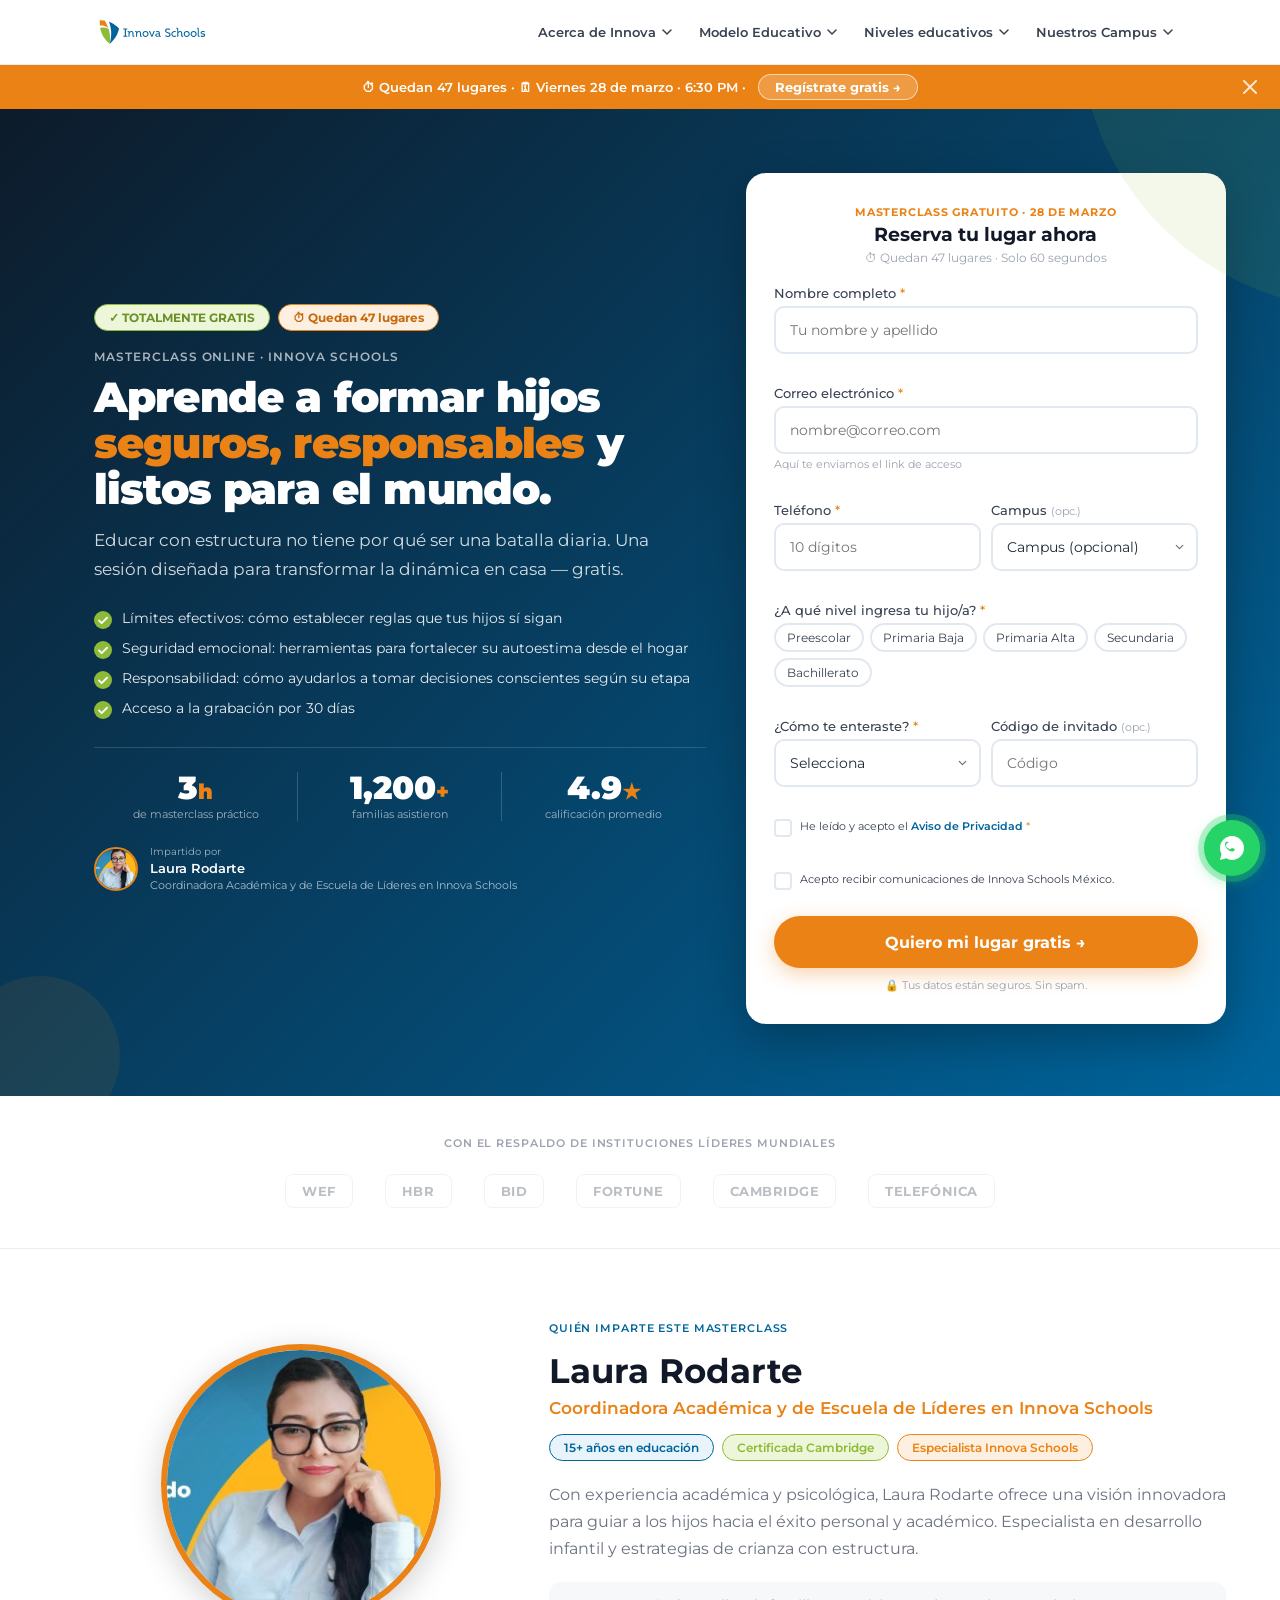
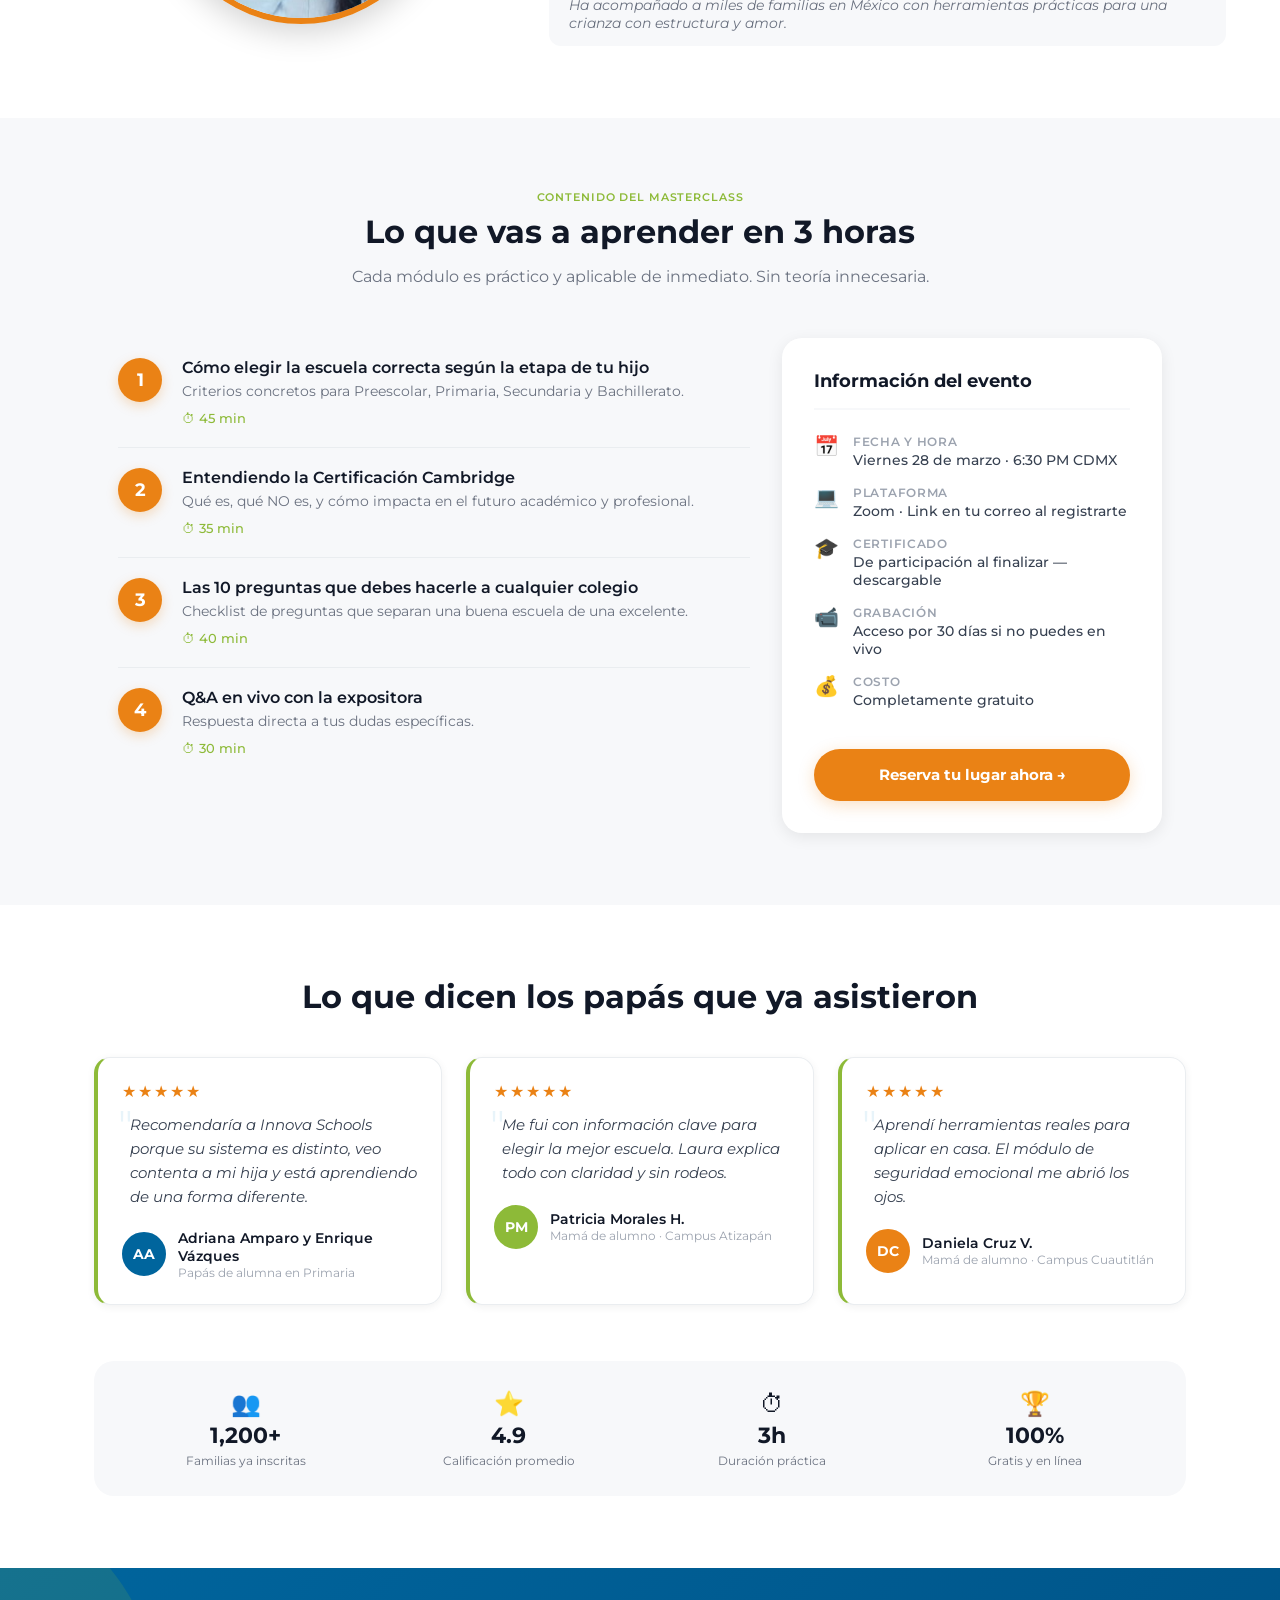
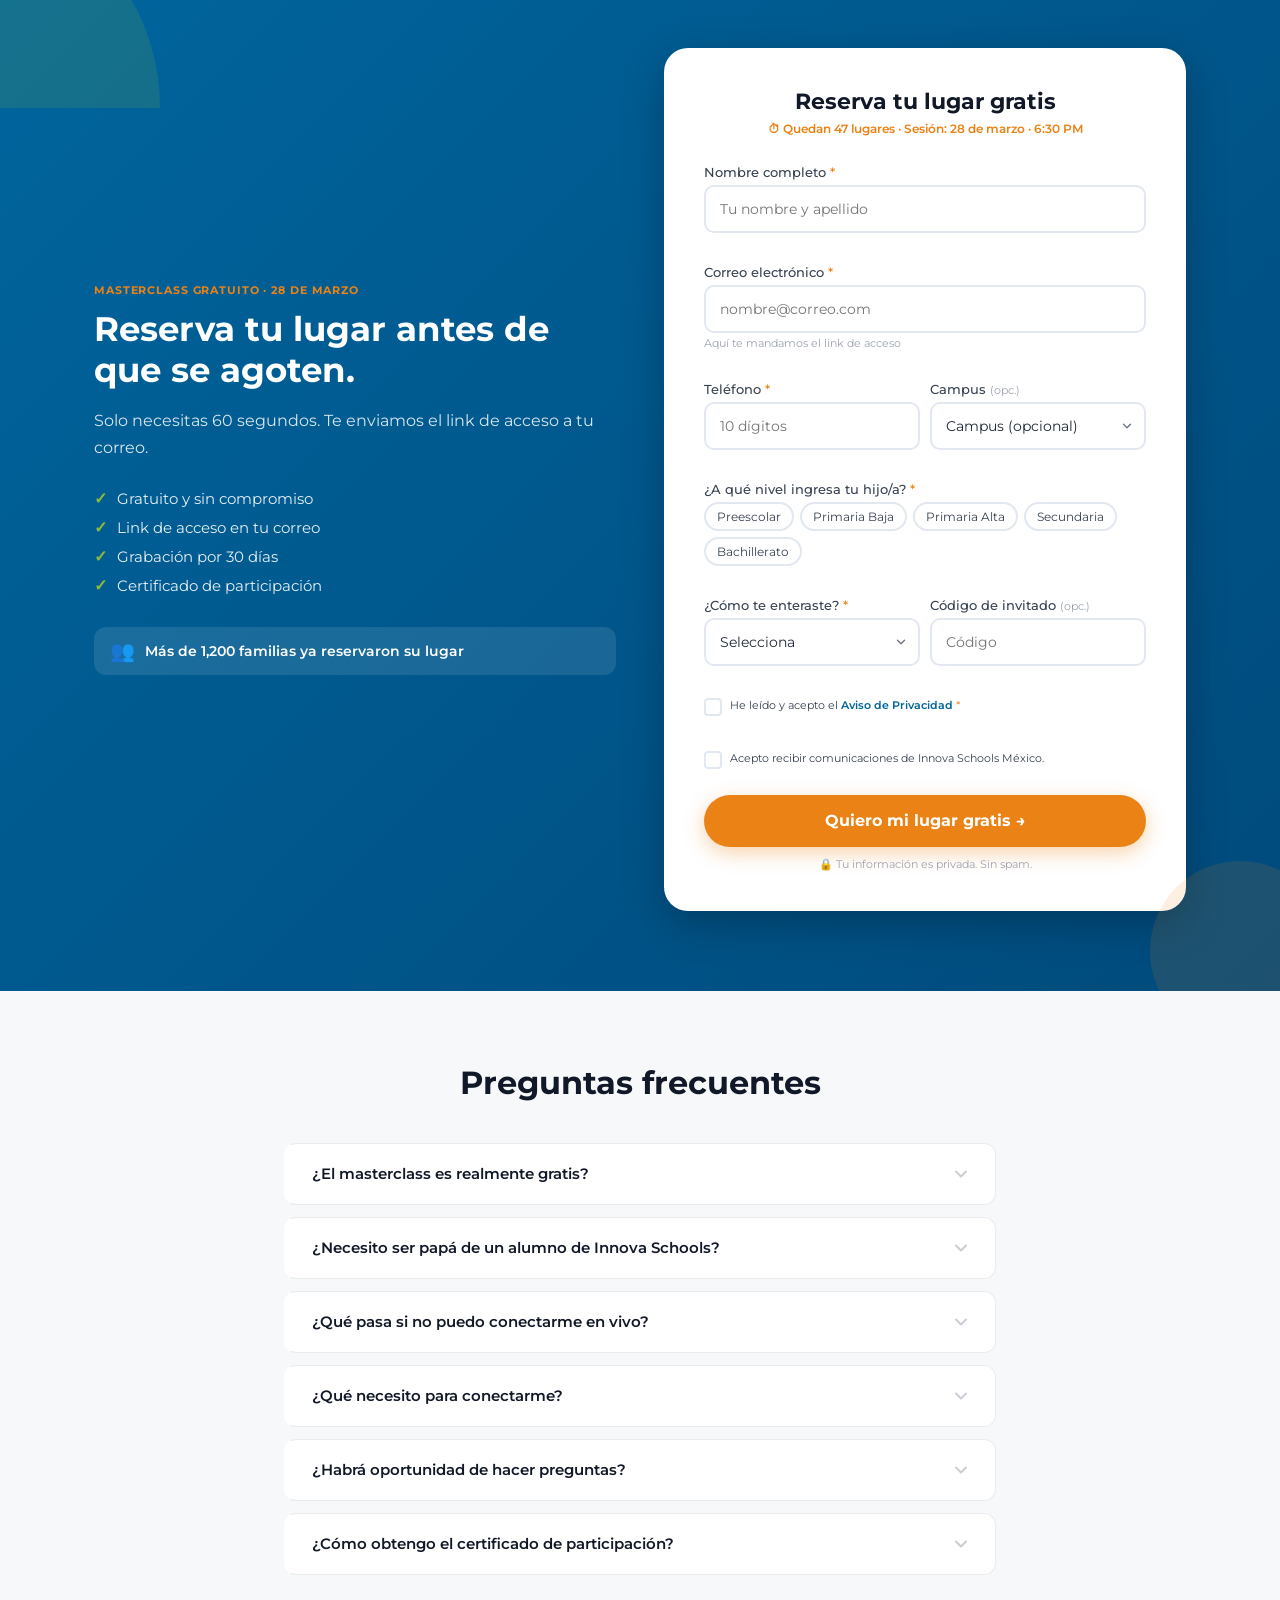
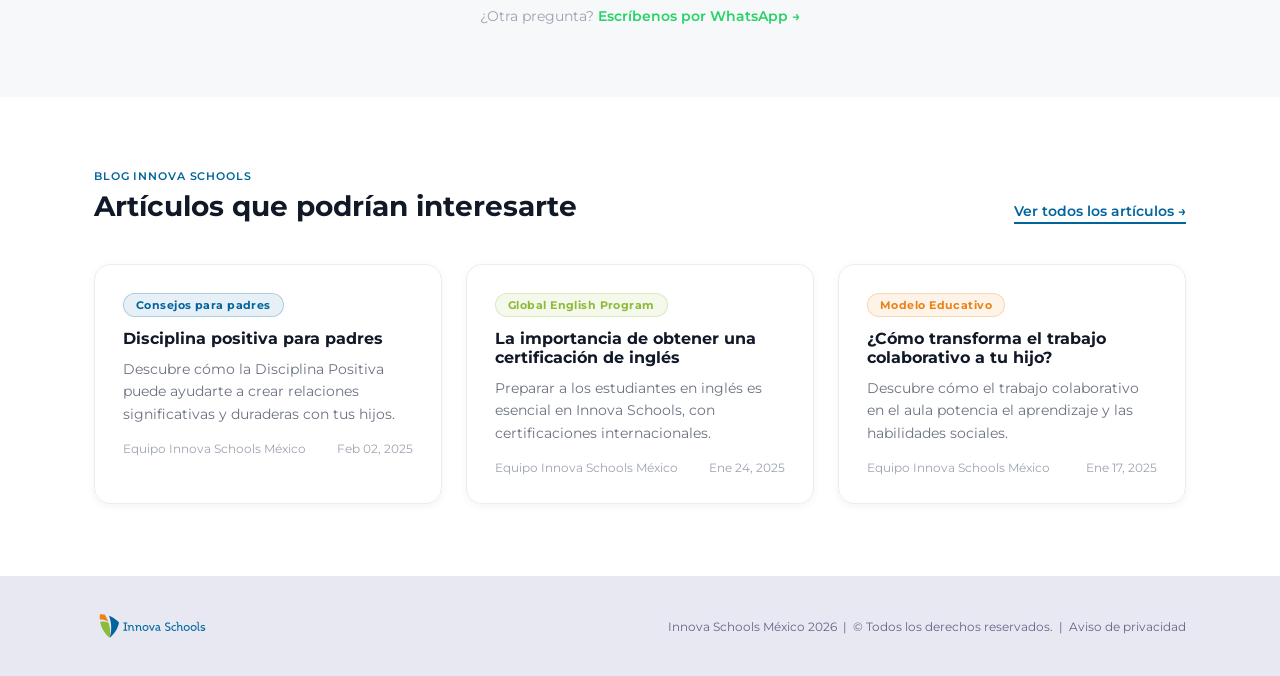
==== index.html @ 10fbceb0 "first commit" ====
<!DOCTYPE html>
<html lang="es">
<head>
  <meta charset="UTF-8"/>
  <meta name="viewport" content="width=device-width, initial-scale=1.0"/>
  <title>Masterclass Online · Innova Schools</title>
  <link rel="stylesheet" href="assets/css/styles.css"/>
</head>
<body>

<!-- NAVBAR -->
<nav class="nav" id="main-nav">
  <div class="nav-inner">
    <img src="assets/img/logo.svg" alt="Innova Schools" class="nav-logo"/>
    <div class="nav-links">
      <div class="nav-item">
        <button class="nav-btn">Acerca de Innova <svg width="12" height="12" viewBox="0 0 12 12" fill="none"><path d="M2 4l4 4 4-4" stroke="currentColor" stroke-width="1.5" stroke-linecap="round" stroke-linejoin="round"/></svg></button>
        <div class="dropdown">
          <a href="#">¿Quiénes somos?</a><a href="#">Preguntas frecuentes</a><a href="#">Blog</a><a href="#">Galería</a>
        </div>
      </div>
      <div class="nav-item">
        <button class="nav-btn">Modelo Educativo <svg width="12" height="12" viewBox="0 0 12 12" fill="none"><path d="M2 4l4 4 4-4" stroke="currentColor" stroke-width="1.5" stroke-linecap="round" stroke-linejoin="round"/></svg></button>
        <div class="dropdown">
          <a href="#">Modelo Educativo</a><a href="#">Hagámoslo mejor</a><a href="#">Global English Program</a><a href="#">Talleres extracurriculares</a><a href="#">Nuestro equipo académico</a><a href="#">Perfil del estudiante Innova</a>
        </div>
      </div>
      <div class="nav-item">
        <button class="nav-btn">Niveles educativos <svg width="12" height="12" viewBox="0 0 12 12" fill="none"><path d="M2 4l4 4 4-4" stroke="currentColor" stroke-width="1.5" stroke-linecap="round" stroke-linejoin="round"/></svg></button>
        <div class="dropdown">
          <a href="#">Preescolar</a><a href="#">Primaria baja</a><a href="#">Primaria alta</a><a href="#">Secundaria</a><a href="#">Bachillerato</a><a href="#">Todos los Niveles Educativos</a>
        </div>
      </div>
      <div class="nav-item">
        <button class="nav-btn">Nuestros Campus <svg width="12" height="12" viewBox="0 0 12 12" fill="none"><path d="M2 4l4 4 4-4" stroke="currentColor" stroke-width="1.5" stroke-linecap="round" stroke-linejoin="round"/></svg></button>
        <div class="dropdown">
          <a href="#">Atizapán</a><a href="#">Coacalco</a><a href="#">Cuautitlán Izcalli</a><a href="#">Ecatepec</a><a href="#">Huehuetoca</a><a href="#">Ojo de Agua</a><a href="#">Tultepec</a><a href="#">Zumpango</a>
        </div>
      </div>
    </div>
    <button class="hamburger" id="hamburger" aria-label="Menú">
      <span></span><span></span><span></span>
    </button>
  </div>
  <div class="mobile-menu" id="mobile-menu">
    <div><button class="mobile-item-btn" onclick="toggleMobile(0)">Acerca de Innova <svg width="14" height="14" viewBox="0 0 12 12" fill="none"><path d="M2 4l4 4 4-4" stroke="currentColor" stroke-width="1.5" stroke-linecap="round" stroke-linejoin="round"/></svg></button><div class="mobile-sub" id="mi-0"><a href="#">¿Quiénes somos?</a><a href="#">Preguntas frecuentes</a><a href="#">Blog</a><a href="#">Galería</a></div></div>
    <div><button class="mobile-item-btn" onclick="toggleMobile(1)">Modelo Educativo <svg width="14" height="14" viewBox="0 0 12 12" fill="none"><path d="M2 4l4 4 4-4" stroke="currentColor" stroke-width="1.5" stroke-linecap="round" stroke-linejoin="round"/></svg></button><div class="mobile-sub" id="mi-1"><a href="#">Modelo Educativo</a><a href="#">Hagámoslo mejor</a><a href="#">Global English Program</a><a href="#">Talleres extracurriculares</a><a href="#">Nuestro equipo académico</a><a href="#">Perfil del estudiante Innova</a></div></div>
    <div><button class="mobile-item-btn" onclick="toggleMobile(2)">Niveles educativos <svg width="14" height="14" viewBox="0 0 12 12" fill="none"><path d="M2 4l4 4 4-4" stroke="currentColor" stroke-width="1.5" stroke-linecap="round" stroke-linejoin="round"/></svg></button><div class="mobile-sub" id="mi-2"><a href="#">Preescolar</a><a href="#">Primaria baja</a><a href="#">Primaria alta</a><a href="#">Secundaria</a><a href="#">Bachillerato</a><a href="#">Todos los Niveles Educativos</a></div></div>
    <div><button class="mobile-item-btn" onclick="toggleMobile(3)">Nuestros Campus <svg width="14" height="14" viewBox="0 0 12 12" fill="none"><path d="M2 4l4 4 4-4" stroke="currentColor" stroke-width="1.5" stroke-linecap="round" stroke-linejoin="round"/></svg></button><div class="mobile-sub" id="mi-3"><a href="#">Atizapán</a><a href="#">Coacalco</a><a href="#">Cuautitlán Izcalli</a><a href="#">Ecatepec</a><a href="#">Huehuetoca</a><a href="#">Ojo de Agua</a><a href="#">Tultepec</a><a href="#">Zumpango</a></div></div>
  </div>
</nav>

<!-- URGENCY BAR -->
<div class="urgency" id="urgency-bar">
  <span class="urgency-text">⏱ Quedan 47 lugares · 🗓 Viernes 28 de marzo · 6:30 PM ·</span>
  <button class="urgency-cta" onclick="scrollToForm()">Regístrate gratis →</button>
  <button class="urgency-close" onclick="document.getElementById('urgency-bar').style.display='none'" aria-label="Cerrar">
    <svg width="14" height="14" viewBox="0 0 14 14" fill="none"><path d="M1 1l12 12M13 1L1 13" stroke="currentColor" stroke-width="2" stroke-linecap="round"/></svg>
  </button>
</div>

<!-- HERO -->
<section class="hero">
  <div class="hero-decor-tr"></div>
  <div class="hero-decor-bl"></div>
  <div class="hero-inner">
    <div>
      <div style="display:flex;gap:8px;flex-wrap:wrap;margin-bottom:18px">
        <span class="badge badge-green">✓ TOTALMENTE GRATIS</span>
        <span class="badge badge-orange">⏱ Quedan 47 lugares</span>
      </div>
      <p style="font-size:12px;font-weight:600;letter-spacing:.08em;text-transform:uppercase;color:rgba(255,255,255,.65);margin-bottom:10px">Masterclass Online · Innova Schools</p>
      <h1>Aprende a formar hijos <span>seguros, responsables</span> y listos para el mundo.</h1>
      <p class="sub">Educar con estructura no tiene por qué ser una batalla diaria. Una sesión diseñada para transformar la dinámica en casa — gratis.</p>
      <ul class="benefits">
        <li><svg width="18" height="18" viewBox="0 0 20 20" fill="none" style="flex-shrink:0;margin-top:3px"><circle cx="10" cy="10" r="10" fill="#8DBA38"/><path d="M5.5 10.5L8.5 13.5L14.5 7.5" stroke="white" stroke-width="2" stroke-linecap="round" stroke-linejoin="round"/></svg>Límites efectivos: cómo establecer reglas que tus hijos sí sigan</li>
        <li><svg width="18" height="18" viewBox="0 0 20 20" fill="none" style="flex-shrink:0;margin-top:3px"><circle cx="10" cy="10" r="10" fill="#8DBA38"/><path d="M5.5 10.5L8.5 13.5L14.5 7.5" stroke="white" stroke-width="2" stroke-linecap="round" stroke-linejoin="round"/></svg>Seguridad emocional: herramientas para fortalecer su autoestima desde el hogar</li>
        <li><svg width="18" height="18" viewBox="0 0 20 20" fill="none" style="flex-shrink:0;margin-top:3px"><circle cx="10" cy="10" r="10" fill="#8DBA38"/><path d="M5.5 10.5L8.5 13.5L14.5 7.5" stroke="white" stroke-width="2" stroke-linecap="round" stroke-linejoin="round"/></svg>Responsabilidad: cómo ayudarlos a tomar decisiones conscientes según su etapa</li>
        <li><svg width="18" height="18" viewBox="0 0 20 20" fill="none" style="flex-shrink:0;margin-top:3px"><circle cx="10" cy="10" r="10" fill="#8DBA38"/><path d="M5.5 10.5L8.5 13.5L14.5 7.5" stroke="white" stroke-width="2" stroke-linecap="round" stroke-linejoin="round"/></svg>Acceso a la grabación por 30 días</li>
      </ul>
      <div class="stats-row">
        <div class="stat"><div class="stat-num">3<span>h</span></div><div class="stat-label">de masterclass práctico</div></div>
        <div class="stat"><div class="stat-num">1,200<span>+</span></div><div class="stat-label">familias asistieron</div></div>
        <div class="stat"><div class="stat-num">4.9<span>★</span></div><div class="stat-label">calificación promedio</div></div>
      </div>
      <div class="speaker-mini">
        <img src="assets/img/laura-rodarte.png" alt="Laura Rodarte"/>
        <div>
          <p style="font-size:10px;color:rgba(255,255,255,.6);margin-bottom:2px">Impartido por</p>
          <p style="font-size:13px;font-weight:600;color:#fff;margin-bottom:2px">Laura Rodarte</p>
          <p style="font-size:11px;color:rgba(255,255,255,.65);line-height:1.4">Coordinadora Académica y de Escuela de Líderes en Innova Schools</p>
        </div>
      </div>
    </div>
    <div class="hero-form-col">
      <div class="form-card" id="hero-form-wrap">
        <p class="form-eyebrow">Masterclass gratuito · 28 de marzo</p>
        <h3>Reserva tu lugar ahora</h3>
        <p class="form-sub">⏱ Quedan 47 lugares · Solo 60 segundos</p>
        <form id="hero-form" novalidate onsubmit="submitForm(event,'hero')">
          <div class="field"><label>Nombre completo <span class="req">*</span></label><input type="text" id="h-nombre" placeholder="Tu nombre y apellido"/><div class="err-msg" id="h-nombre-err"></div></div>
          <div class="field"><label>Correo electrónico <span class="req">*</span></label><input type="email" id="h-email" placeholder="nombre@correo.com"/><div class="hint">Aquí te enviamos el link de acceso</div><div class="err-msg" id="h-email-err"></div></div>
          <div class="field-row">
            <div class="field"><label>Teléfono <span class="req">*</span></label><input type="tel" id="h-tel" placeholder="10 dígitos"/><div class="err-msg" id="h-tel-err"></div></div>
            <div class="field"><label>Campus <span class="opt">(opc.)</span></label><div class="select-wrap"><select id="h-campus"><option value="">Campus (opcional)</option><option>Campus Patriotismo (CDMX)</option><option>Campus Atizapán (Edomex)</option><option>Campus Coacalco (Edomex)</option><option>Campus Cuautitlán Izcalli (Edomex)</option><option>Campus Ecatepec (Edomex)</option><option>Campus Huehuetoca (Edomex)</option><option>Campus Ojo de Agua / Tecámac (Edomex)</option><option>Campus Tultepec (Edomex)</option><option>Campus Zumpango (Edomex)</option><option>Aún no lo sé</option></select><svg width="13" height="13" viewBox="0 0 16 16" fill="none"><path d="M4 6l4 4 4-4" stroke="#6B7280" stroke-width="1.5" stroke-linecap="round" stroke-linejoin="round"/></svg></div></div>
          </div>
          <div class="field"><label>¿A qué nivel ingresa tu hijo/a? <span class="req">*</span></label><div class="pills" id="h-pills"></div><div class="err-msg" id="h-niveles-err"></div></div>
          <div class="field-row">
            <div class="field"><label>¿Cómo te enteraste? <span class="req">*</span></label><div class="select-wrap"><select id="h-enterado"><option value="">Selecciona</option><option>Redes sociales</option><option>WhatsApp</option><option>Recomendación de un amigo</option><option>Búsqueda en Google</option><option>Correo electrónico</option><option>Otro</option></select><svg width="13" height="13" viewBox="0 0 16 16" fill="none"><path d="M4 6l4 4 4-4" stroke="#6B7280" stroke-width="1.5" stroke-linecap="round" stroke-linejoin="round"/></svg></div><div class="err-msg" id="h-enterado-err"></div></div>
            <div class="field"><label>Código de invitado <span class="opt">(opc.)</span></label><input type="text" id="h-codigo" placeholder="Código"/></div>
          </div>
          <div class="cb-row" onclick="toggleCb('h-privacy')"><div class="cb-box" id="h-privacy-box"></div><span class="cb-label">He leído y acepto el <a href="#" style="color:#00659D;font-weight:600">Aviso de Privacidad</a> <span style="color:#EA8215">*</span></span></div>
          <div class="err-msg" id="h-privacy-err" style="margin-bottom:8px"></div>
          <div class="cb-row" onclick="toggleCb('h-comms')"><div class="cb-box" id="h-comms-box"></div><span class="cb-label">Acepto recibir comunicaciones de Innova Schools México.</span></div>
          <button type="submit" class="submit-btn">Quiero mi lugar gratis →</button>
          <p class="privacy-note">🔒 Tus datos están seguros. Sin spam.</p>
        </form>
      </div>
    </div>
  </div>
</section>

<!-- RECOGNITION -->
<section class="recognition">
  <div class="recognition-inner">
    <p class="section-eyebrow" style="color:#9CA3AF">Con el respaldo de instituciones líderes mundiales</p>
    <div class="logos">
      <div class="logo-pill">WEF</div><div class="logo-pill">HBR</div><div class="logo-pill">BID</div><div class="logo-pill">Fortune</div><div class="logo-pill">Cambridge</div><div class="logo-pill">Telefónica</div>
    </div>
  </div>
</section>

<!-- SPEAKER -->
<section class="speaker">
  <div class="speaker-inner">
    <div class="speaker-photo">
      <img src="assets/img/laura-rodarte-full.png" alt="Laura Rodarte"/>
    </div>
    <div>
      <p class="section-eyebrow" style="color:#00659D;text-align:left;margin-bottom:16px">Quién imparte este masterclass</p>
      <h2 style="font-size:clamp(24px,3vw,34px);font-weight:700;color:#111827;margin-bottom:6px;line-height:1.2">Laura Rodarte</h2>
      <p style="font-size:17px;font-weight:600;color:#EA8215;margin-bottom:16px">Coordinadora Académica y de Escuela de Líderes en Innova Schools</p>
      <div class="cred-tags">
        <span class="cred-tag" style="background:#E8F4FA;color:#00659D;border:1px solid #00659D">15+ años en educación</span>
        <span class="cred-tag" style="background:#EDF6D9;color:#8DBA38;border:1px solid #8DBA38">Certificada Cambridge</span>
        <span class="cred-tag" style="background:#FEF0E0;color:#EA8215;border:1px solid #EA8215">Especialista Innova Schools</span>
      </div>
      <p style="font-size:16px;color:#6B7280;line-height:1.7;margin-bottom:20px">Con experiencia académica y psicológica, Laura Rodarte ofrece una visión innovadora para guiar a los hijos hacia el éxito personal y académico. Especialista en desarrollo infantil y estrategias de crianza con estructura.</p>
      <div style="background:#F7F8FA;border-radius:12px;padding:14px 20px">
        <p style="font-size:14px;color:#6B7280;font-style:italic;margin:0">Ha acompañado a miles de familias en México con herramientas prácticas para una crianza con estructura y amor.</p>
      </div>
    </div>
  </div>
</section>

<!-- MODULES -->
<section class="modules">
  <div class="container">
    <p class="section-eyebrow" style="color:#8DBA38">Contenido del masterclass</p>
    <h2 class="section-title">Lo que vas a aprender en 3 horas</h2>
    <p class="section-sub" style="margin-bottom:48px">Cada módulo es práctico y aplicable de inmediato. Sin teoría innecesaria.</p>
    <div class="modules-inner">
      <div>
        <div class="module-item"><div class="mod-num">1</div><div><h3 style="font-size:16px;font-weight:600;color:#111827;margin-bottom:4px">Cómo elegir la escuela correcta según la etapa de tu hijo</h3><p style="font-size:14px;color:#6B7280;line-height:1.5;margin-bottom:6px">Criterios concretos para Preescolar, Primaria, Secundaria y Bachillerato.</p><span style="font-size:13px;font-weight:500;color:#8DBA38">⏱ 45 min</span></div></div>
        <div class="module-item"><div class="mod-num">2</div><div><h3 style="font-size:16px;font-weight:600;color:#111827;margin-bottom:4px">Entendiendo la Certificación Cambridge</h3><p style="font-size:14px;color:#6B7280;line-height:1.5;margin-bottom:6px">Qué es, qué NO es, y cómo impacta en el futuro académico y profesional.</p><span style="font-size:13px;font-weight:500;color:#8DBA38">⏱ 35 min</span></div></div>
        <div class="module-item"><div class="mod-num">3</div><div><h3 style="font-size:16px;font-weight:600;color:#111827;margin-bottom:4px">Las 10 preguntas que debes hacerle a cualquier colegio</h3><p style="font-size:14px;color:#6B7280;line-height:1.5;margin-bottom:6px">Checklist de preguntas que separan una buena escuela de una excelente.</p><span style="font-size:13px;font-weight:500;color:#8DBA38">⏱ 40 min</span></div></div>
        <div class="module-item" style="border-bottom:none"><div class="mod-num">4</div><div><h3 style="font-size:16px;font-weight:600;color:#111827;margin-bottom:4px">Q&amp;A en vivo con la expositora</h3><p style="font-size:14px;color:#6B7280;line-height:1.5;margin-bottom:6px">Respuesta directa a tus dudas específicas.</p><span style="font-size:13px;font-weight:500;color:#8DBA38">⏱ 30 min</span></div></div>
      </div>
      <div class="info-card">
        <h3 style="font-size:18px;font-weight:700;color:#111827;margin-bottom:24px;padding-bottom:16px;border-bottom:2px solid #F7F8FA">Información del evento</h3>
        <div class="info-item"><span style="font-size:20px;flex-shrink:0">📅</span><div><div style="font-size:12px;font-weight:600;color:#9CA3AF;text-transform:uppercase;letter-spacing:.06em">Fecha y hora</div><div style="font-size:14px;font-weight:500;color:#374151;margin-top:2px">Viernes 28 de marzo · 6:30 PM CDMX</div></div></div>
        <div class="info-item"><span style="font-size:20px;flex-shrink:0">💻</span><div><div style="font-size:12px;font-weight:600;color:#9CA3AF;text-transform:uppercase;letter-spacing:.06em">Plataforma</div><div style="font-size:14px;font-weight:500;color:#374151;margin-top:2px">Zoom · Link en tu correo al registrarte</div></div></div>
        <div class="info-item"><span style="font-size:20px;flex-shrink:0">🎓</span><div><div style="font-size:12px;font-weight:600;color:#9CA3AF;text-transform:uppercase;letter-spacing:.06em">Certificado</div><div style="font-size:14px;font-weight:500;color:#374151;margin-top:2px">De participación al finalizar — descargable</div></div></div>
        <div class="info-item"><span style="font-size:20px;flex-shrink:0">📹</span><div><div style="font-size:12px;font-weight:600;color:#9CA3AF;text-transform:uppercase;letter-spacing:.06em">Grabación</div><div style="font-size:14px;font-weight:500;color:#374151;margin-top:2px">Acceso por 30 días si no puedes en vivo</div></div></div>
        <div class="info-item"><span style="font-size:20px;flex-shrink:0">💰</span><div><div style="font-size:12px;font-weight:600;color:#9CA3AF;text-transform:uppercase;letter-spacing:.06em">Costo</div><div style="font-size:14px;font-weight:500;color:#374151;margin-top:2px">Completamente gratuito</div></div></div>
        <button class="btn-orange" onclick="scrollToForm()">Reserva tu lugar ahora →</button>
      </div>
    </div>
  </div>
</section>

<!-- TESTIMONIALS -->
<section class="testimonials">
  <div class="container">
    <h2 class="section-title" style="margin-bottom:40px">Lo que dicen los papás que ya asistieron</h2>
    <div class="test-grid">
      <div class="test-card"><div class="stars">★★★★★</div><p class="test-quote"><span class="quote-mark">"</span><span style="position:relative;z-index:1">Recomendaría a Innova Schools porque su sistema es distinto, veo contenta a mi hija y está aprendiendo de una forma diferente.</span></p><div class="test-author"><div class="avatar" style="background:#00659D;border-color:#00659D">AA</div><div><div style="font-size:14px;font-weight:600;color:#111827">Adriana Amparo y Enrique Vázques</div><div style="font-size:12px;color:#9CA3AF">Papás de alumna en Primaria</div></div></div></div>
      <div class="test-card"><div class="stars">★★★★★</div><p class="test-quote"><span class="quote-mark">"</span><span style="position:relative;z-index:1">Me fui con información clave para elegir la mejor escuela. Laura explica todo con claridad y sin rodeos.</span></p><div class="test-author"><div class="avatar" style="background:#8DBA38;border-color:#8DBA38">PM</div><div><div style="font-size:14px;font-weight:600;color:#111827">Patricia Morales H.</div><div style="font-size:12px;color:#9CA3AF">Mamá de alumno · Campus Atizapán</div></div></div></div>
      <div class="test-card"><div class="stars">★★★★★</div><p class="test-quote"><span class="quote-mark">"</span><span style="position:relative;z-index:1">Aprendí herramientas reales para aplicar en casa. El módulo de seguridad emocional me abrió los ojos.</span></p><div class="test-author"><div class="avatar" style="background:#EA8215;border-color:#EA8215">DC</div><div><div style="font-size:14px;font-weight:600;color:#111827">Daniela Cruz V.</div><div style="font-size:12px;color:#9CA3AF">Mamá de alumno · Campus Cuautitlán</div></div></div></div>
    </div>
    <div class="trust-row">
      <div class="trust-item"><span style="font-size:24px">👥</span><div style="font-size:22px;font-weight:700;color:#111827">1,200+</div><div style="font-size:12px;color:#6B7280">Familias ya inscritas</div></div>
      <div class="trust-item"><span style="font-size:24px">⭐</span><div style="font-size:22px;font-weight:700;color:#111827">4.9</div><div style="font-size:12px;color:#6B7280">Calificación promedio</div></div>
      <div class="trust-item"><span style="font-size:24px">⏱</span><div style="font-size:22px;font-weight:700;color:#111827">3h</div><div style="font-size:12px;color:#6B7280">Duración práctica</div></div>
      <div class="trust-item"><span style="font-size:24px">🏆</span><div style="font-size:22px;font-weight:700;color:#111827">100%</div><div style="font-size:12px;color:#6B7280">Gratis y en línea</div></div>
    </div>
  </div>
</section>

<!-- REGISTRATION FORM -->
<section class="reg-section" id="registro-form">
  <div class="decor-tl"></div><div class="decor-br"></div>
  <div class="reg-inner">
    <div style="color:#fff">
      <p style="font-size:11px;font-weight:700;letter-spacing:.08em;text-transform:uppercase;color:#EA8215;margin-bottom:12px">Masterclass gratuito · 28 de marzo</p>
      <h2 style="font-size:clamp(24px,3vw,34px);font-weight:700;line-height:1.2;margin-bottom:16px">Reserva tu lugar antes de que se agoten.</h2>
      <p style="font-size:16px;color:rgba(255,255,255,.85);line-height:1.7;margin-bottom:28px">Solo necesitas 60 segundos. Te enviamos el link de acceso a tu correo.</p>
      <ul style="list-style:none;display:flex;flex-direction:column;gap:10px;margin-bottom:32px">
        <li style="display:flex;align-items:center;gap:10px"><span style="color:#8DBA38;font-size:16px;font-weight:700">✓</span><span style="font-size:15px;color:rgba(255,255,255,.9)">Gratuito y sin compromiso</span></li>
        <li style="display:flex;align-items:center;gap:10px"><span style="color:#8DBA38;font-size:16px;font-weight:700">✓</span><span style="font-size:15px;color:rgba(255,255,255,.9)">Link de acceso en tu correo</span></li>
        <li style="display:flex;align-items:center;gap:10px"><span style="color:#8DBA38;font-size:16px;font-weight:700">✓</span><span style="font-size:15px;color:rgba(255,255,255,.9)">Grabación por 30 días</span></li>
        <li style="display:flex;align-items:center;gap:10px"><span style="color:#8DBA38;font-size:16px;font-weight:700">✓</span><span style="font-size:15px;color:rgba(255,255,255,.9)">Certificado de participación</span></li>
      </ul>
      <div style="display:flex;align-items:center;gap:10px;background:rgba(255,255,255,.1);border-radius:12px;padding:12px 16px"><span style="font-size:20px">👥</span><span style="font-size:14px;font-weight:600">Más de 1,200 familias ya reservaron su lugar</span></div>
    </div>
    <div class="reg-card" id="reg-form-wrap">
      <h3>Reserva tu lugar gratis</h3>
      <p style="font-size:12px;font-weight:600;color:#EA8215;text-align:center;margin-bottom:28px">⏱ Quedan 47 lugares · Sesión: 28 de marzo · 6:30 PM</p>
      <form id="reg-form" novalidate onsubmit="submitForm(event,'reg')">
        <div class="field"><label>Nombre completo <span class="req">*</span></label><input type="text" id="r-nombre" placeholder="Tu nombre y apellido"/><div class="err-msg" id="r-nombre-err"></div></div>
        <div class="field"><label>Correo electrónico <span class="req">*</span></label><input type="email" id="r-email" placeholder="nombre@correo.com"/><div class="hint">Aquí te mandamos el link de acceso</div><div class="err-msg" id="r-email-err"></div></div>
        <div class="field-row">
          <div class="field"><label>Teléfono <span class="req">*</span></label><input type="tel" id="r-tel" placeholder="10 dígitos"/><div class="err-msg" id="r-tel-err"></div></div>
          <div class="field"><label>Campus <span class="opt">(opc.)</span></label><div class="select-wrap"><select id="r-campus"><option value="">Campus (opcional)</option><option>Campus Patriotismo (CDMX)</option><option>Campus Atizapán (Edomex)</option><option>Campus Coacalco (Edomex)</option><option>Campus Cuautitlán Izcalli (Edomex)</option><option>Campus Ecatepec (Edomex)</option><option>Campus Huehuetoca (Edomex)</option><option>Campus Ojo de Agua / Tecámac (Edomex)</option><option>Campus Tultepec (Edomex)</option><option>Campus Zumpango (Edomex)</option><option>Aún no lo sé</option></select><svg width="14" height="14" viewBox="0 0 16 16" fill="none"><path d="M4 6l4 4 4-4" stroke="#6B7280" stroke-width="1.5" stroke-linecap="round" stroke-linejoin="round"/></svg></div></div>
        </div>
        <div class="field"><label>¿A qué nivel ingresa tu hijo/a? <span class="req">*</span></label><div class="pills" id="r-pills"></div><div class="err-msg" id="r-niveles-err"></div></div>
        <div class="field-row">
          <div class="field"><label>¿Cómo te enteraste? <span class="req">*</span></label><div class="select-wrap"><select id="r-enterado"><option value="">Selecciona</option><option>Redes sociales</option><option>WhatsApp</option><option>Recomendación de un amigo</option><option>Búsqueda en Google</option><option>Correo electrónico</option><option>Otro</option></select><svg width="14" height="14" viewBox="0 0 16 16" fill="none"><path d="M4 6l4 4 4-4" stroke="#6B7280" stroke-width="1.5" stroke-linecap="round" stroke-linejoin="round"/></svg></div><div class="err-msg" id="r-enterado-err"></div></div>
          <div class="field"><label>Código de invitado <span class="opt">(opc.)</span></label><input type="text" id="r-codigo" placeholder="Código"/></div>
        </div>
        <div class="cb-row" onclick="toggleCb('r-privacy')"><div class="cb-box" id="r-privacy-box"></div><span class="cb-label">He leído y acepto el <a href="#" style="color:#00659D;font-weight:600">Aviso de Privacidad</a> <span style="color:#EA8215">*</span></span></div>
        <div class="err-msg" id="r-privacy-err" style="margin-bottom:8px"></div>
        <div class="cb-row" onclick="toggleCb('r-comms')"><div class="cb-box" id="r-comms-box"></div><span class="cb-label">Acepto recibir comunicaciones de Innova Schools México.</span></div>
        <button type="submit" class="submit-btn">Quiero mi lugar gratis →</button>
        <p class="privacy-note">🔒 Tu información es privada. Sin spam.</p>
      </form>
    </div>
  </div>
</section>

<!-- FAQ -->
<section class="faq">
  <div class="faq-inner">
    <h2 class="section-title" style="margin-bottom:40px">Preguntas frecuentes</h2>
    <div id="faq-list"></div>
    <div style="text-align:center;margin-top:32px">
      <p style="font-size:14px;color:#9CA3AF">¿Otra pregunta? <a href="https://wa.me/5541945798" target="_blank" style="color:#25D366;font-weight:600">Escríbenos por WhatsApp →</a></p>
    </div>
  </div>
</section>

<!-- BLOG -->
<section class="blog">
  <div class="blog-inner">
    <div class="blog-header">
      <div>
        <p class="section-eyebrow" style="color:#00659D;text-align:left;margin-bottom:6px">Blog Innova Schools</p>
        <h2 style="font-size:clamp(20px,3vw,28px);font-weight:700;color:#111827;line-height:1.25;margin:0">Artículos que podrían interesarte</h2>
      </div>
      <a href="https://innovaschools.edu.mx/blog" target="_blank" style="font-size:14px;font-weight:600;color:#00659D;border-bottom:2px solid #00659D;padding-bottom:2px;white-space:nowrap">Ver todos los artículos →</a>
    </div>
    <div class="blog-grid">
      <div class="blog-card"><span class="blog-tag" style="background:#00659D18;color:#00659D;border-color:#00659D40">Consejos para padres</span><h3 style="font-size:16px;font-weight:700;color:#111827;margin-bottom:10px">Disciplina positiva para padres</h3><p style="font-size:14px;color:#6B7280;line-height:1.6;margin-bottom:16px">Descubre cómo la Disciplina Positiva puede ayudarte a crear relaciones significativas y duraderas con tus hijos.</p><div style="display:flex;justify-content:space-between;font-size:12px;color:#9CA3AF"><span>Equipo Innova Schools México</span><span>Feb 02, 2025</span></div></div>
      <div class="blog-card"><span class="blog-tag" style="background:#8DBA3818;color:#8DBA38;border-color:#8DBA3840">Global English Program</span><h3 style="font-size:16px;font-weight:700;color:#111827;margin-bottom:10px">La importancia de obtener una certificación de inglés</h3><p style="font-size:14px;color:#6B7280;line-height:1.6;margin-bottom:16px">Preparar a los estudiantes en inglés es esencial en Innova Schools, con certificaciones internacionales.</p><div style="display:flex;justify-content:space-between;font-size:12px;color:#9CA3AF"><span>Equipo Innova Schools México</span><span>Ene 24, 2025</span></div></div>
      <div class="blog-card"><span class="blog-tag" style="background:#EA821518;color:#EA8215;border-color:#EA821540">Modelo Educativo</span><h3 style="font-size:16px;font-weight:700;color:#111827;margin-bottom:10px">¿Cómo transforma el trabajo colaborativo a tu hijo?</h3><p style="font-size:14px;color:#6B7280;line-height:1.6;margin-bottom:16px">Descubre cómo el trabajo colaborativo en el aula potencia el aprendizaje y las habilidades sociales.</p><div style="display:flex;justify-content:space-between;font-size:12px;color:#9CA3AF"><span>Equipo Innova Schools México</span><span>Ene 17, 2025</span></div></div>
    </div>
  </div>
</section>

<!-- FOOTER -->
<footer class="footer">
  <div class="footer-inner">
    <img src="assets/img/logo.svg" alt="Innova Schools" style="height:36px;width:auto"/>
    <p class="footer-text">Innova Schools México 2026&nbsp;&nbsp;|&nbsp;&nbsp;© Todos los derechos reservados.&nbsp;&nbsp;|&nbsp;&nbsp;<a href="#" class="footer-link">Aviso de privacidad</a></p>
  </div>
</footer>

<!-- WHATSAPP -->
<div class="wa-btn">
  <div class="wa-tooltip">Escríbenos — respondemos al instante</div>
  <div style="position:relative;width:56px;height:56px">
    <div class="wa-pulse"></div>
    <a href="https://wa.me/5541945798" target="_blank" rel="noopener noreferrer" class="wa-link">
      <svg width="28" height="28" viewBox="0 0 28 28" fill="none"><path d="M14 2C7.373 2 2 7.373 2 14c0 2.101.545 4.078 1.5 5.8L2 26l6.368-1.664A11.947 11.947 0 0 0 14 26c6.627 0 12-5.373 12-12S20.627 2 14 2z" fill="white"/><path d="M10.5 8.5c-.3-.7-.6-.7-.9-.7h-.8c-.3 0-.7.1-1 .5S7 9.5 7 10.5s.8 2.5 1 2.8c.2.3 1.6 2.6 4 3.6 2 .8 2.4.7 2.8.6.5-.1 1.5-.6 1.7-1.2.2-.6.2-1.1.1-1.2-.1-.1-.3-.2-.6-.3-.3-.2-1.5-.7-1.8-.8-.3-.1-.5-.1-.7.2-.2.3-.7.8-.9 1-.2.2-.4.2-.7.1-.3-.2-1.3-.5-2.4-1.5-.9-.8-1.5-1.8-1.7-2.1-.2-.3 0-.5.1-.6.1-.1.3-.3.4-.5.1-.1.2-.3.3-.5.1-.2 0-.4 0-.5z" fill="#25D366"/></svg>
    </a>
  </div>
</div>

<script src="assets/js/main.js"></script>
</body>
</html>
---- assets/css/styles.css ----
@import url('https://fonts.googleapis.com/css2?family=Montserrat:wght@400;500;600;700;800;900&display=swap');

*, *::before, *::after { box-sizing: border-box; margin: 0; padding: 0; }
html { font-size: 16px; scroll-behavior: smooth; }
body { font-family: 'Montserrat', sans-serif; background: #fff; color: #111827; }
img { display: block; max-width: 100%; }
a { text-decoration: none; }
button { font-family: 'Montserrat', sans-serif; cursor: pointer; }

/* ── NAV ── */
.nav { position: sticky; top: 0; z-index: 1000; background: #fff; border-bottom: 1px solid #EAEDF0; transition: box-shadow 200ms; }
.nav.scrolled { box-shadow: 0 2px 12px rgba(0,0,0,.08); }
.nav-inner { max-width: 1140px; margin: 0 auto; padding: 0 24px; height: 64px; display: flex; align-items: center; justify-content: space-between; gap: 16px; }
.nav-logo { height: 36px; width: auto; }
.nav-links { display: none; align-items: center; gap: 2px; }
.nav-item { position: relative; }
.nav-btn { display: flex; align-items: center; gap: 5px; padding: 8px 12px; background: none; border: none; font-size: 13px; font-weight: 600; color: #374151; border-radius: 8px; transition: color 150ms, background 150ms; white-space: nowrap; }
.nav-btn:hover { color: #00659D; background: #F0F7FF; }
.nav-btn svg { transition: transform 200ms; flex-shrink: 0; }
.nav-item:hover .nav-btn svg { transform: rotate(180deg); }
.dropdown { display: none; position: absolute; top: calc(100% + 8px); left: 0; background: #fff; border: 1px solid #EAEDF0; border-radius: 12px; box-shadow: 0 8px 32px rgba(0,0,0,.12); min-width: 220px; padding: 8px 0; z-index: 2000; }
.dropdown::before { content: ''; position: absolute; top: -6px; left: 20px; width: 12px; height: 12px; background: #fff; border: 1px solid #EAEDF0; border-right: none; border-bottom: none; transform: rotate(45deg); border-radius: 2px 0 0 0; }
.nav-item:hover .dropdown { display: block; }
.dropdown a { display: block; padding: 9px 20px; font-size: 13px; font-weight: 500; color: #374151; border-left: 3px solid transparent; transition: background 120ms, color 120ms, border-color 120ms; }
.dropdown a:hover { background: #F0F7FF; color: #00659D; border-left-color: #00659D; }
.hamburger { display: flex; flex-direction: column; gap: 5px; background: none; border: none; padding: 8px; border-radius: 8px; }
.hamburger span { width: 22px; height: 2px; background: #374151; border-radius: 2px; transition: all 200ms; display: block; }
.mobile-menu { display: none; background: #fff; border-top: 1px solid #EAEDF0; max-height: 70vh; overflow-y: auto; }
.mobile-menu.open { display: block; }
.mobile-item-btn { width: 100%; display: flex; align-items: center; justify-content: space-between; padding: 12px 24px; background: none; border: none; font-size: 14px; font-weight: 600; color: #111827; text-align: left; }
.mobile-item-btn.active { color: #00659D; }
.mobile-sub { display: none; background: #F7F8FA; border-top: 1px solid #EAEDF0; border-bottom: 1px solid #EAEDF0; }
.mobile-sub.open { display: block; }
.mobile-sub a { display: block; padding: 10px 36px; font-size: 13px; color: #374151; border-left: 3px solid transparent; }
.mobile-sub a:hover { color: #00659D; border-left-color: #00659D; }
@media (min-width: 900px) { .nav-links { display: flex; } .hamburger { display: none; } }

/* ── URGENCY BAR ── */
.urgency { background: #EA8215; padding: 0 16px; height: 44px; display: flex; align-items: center; justify-content: center; gap: 12px; position: sticky; top: 64px; z-index: 999; }
.urgency-text { font-size: 13px; font-weight: 600; color: #fff; white-space: nowrap; }
.urgency-cta { background: rgba(255,255,255,.2); color: #fff; border: 1.5px solid rgba(255,255,255,.6); border-radius: 999px; padding: 4px 16px; font-size: 13px; font-weight: 700; white-space: nowrap; }
.urgency-close { position: absolute; right: 16px; background: none; border: none; color: rgba(255,255,255,.8); width: 28px; height: 28px; border-radius: 50%; display: flex; align-items: center; justify-content: center; transition: background 150ms; }
.urgency-close:hover { background: rgba(0,0,0,.15); }
@media (max-width: 600px) { .urgency-text { display: none; } }

/* ── HERO ── */
.hero { background: linear-gradient(135deg, #0D1B2A 0%, #00659D 100%); padding: 64px 0 72px; position: relative; overflow: hidden; }
.hero-inner { max-width: 1140px; margin: 0 auto; padding: 0 24px; display: grid; grid-template-columns: 1fr; gap: 40px; align-items: start; }
.badge { display: inline-flex; align-items: center; border-radius: 999px; padding: 5px 14px; font-size: 12px; font-weight: 700; }
.badge-green { background: #EDF6D9; color: #6A9028; border: 1px solid #8DBA38; }
.badge-orange { background: #FEF0E0; color: #C4690D; border: 1px solid #EA8215; }
.hero h1 { font-size: clamp(26px, 4.5vw, 42px); font-weight: 900; line-height: 1.1; letter-spacing: -.02em; color: #fff; margin-bottom: 14px; }
.hero h1 span { color: #EA8215; }
.hero .sub { font-size: clamp(14px, 1.8vw, 17px); color: rgba(255,255,255,.82); line-height: 1.7; margin-bottom: 24px; }
.benefits { list-style: none; display: flex; flex-direction: column; gap: 9px; margin-bottom: 28px; }
.benefits li { display: flex; align-items: flex-start; gap: 10px; font-size: 14px; color: rgba(255,255,255,.9); line-height: 1.5; }
.stats-row { display: flex; padding-top: 24px; border-top: 1px solid rgba(255,255,255,.15); flex-wrap: wrap; }
.stat { flex: 1; min-width: 70px; text-align: center; padding: 0 12px; }
.stat:not(:last-child) { border-right: 1px solid rgba(255,255,255,.18); }
.stat-num { font-size: clamp(22px, 3.5vw, 32px); font-weight: 900; color: #fff; line-height: 1; }
.stat-num span { color: #EA8215; font-size: .65em; }
.stat-label { font-size: 11px; color: rgba(255,255,255,.6); margin-top: 3px; }
.speaker-mini { display: flex; align-items: center; gap: 12px; margin-top: 24px; }
.speaker-mini img { width: 44px; height: 44px; border-radius: 50%; border: 2px solid #EA8215; object-fit: cover; flex-shrink: 0; }
.hero-form-col { display: none; }
.form-card { background: #fff; border-radius: 20px; padding: 32px 28px; box-shadow: 0 16px 48px rgba(0,0,0,.28); }
.form-card h3 { font-size: 19px; font-weight: 700; color: #111827; text-align: center; margin-bottom: 4px; }
.form-sub { font-size: 12px; color: #9CA3AF; text-align: center; margin-bottom: 20px; }
.form-eyebrow { font-size: 11px; font-weight: 700; color: #EA8215; letter-spacing: .07em; text-transform: uppercase; text-align: center; margin-bottom: 4px; }
@media (min-width: 900px) { .hero-inner { grid-template-columns: 56% 44%; align-items: center; } .hero-form-col { display: block; } }

/* ── SHARED FORM STYLES ── */
.field { margin-bottom: 12px; }
.field label { display: block; font-size: 13px; font-weight: 500; color: #374151; margin-bottom: 5px; }
.field label .req { color: #EA8215; }
.field label .opt { font-size: 11px; color: #9CA3AF; font-weight: 400; }
.field input, .field select { width: 100%; min-height: 48px; padding: 12px 14px; border: 2px solid #E2E8F0; border-radius: 10px; font-size: 14px; font-family: 'Montserrat', sans-serif; color: #1F2937; background: #fff; outline: none; transition: border-color 150ms; appearance: none; }
.field input:focus, .field select:focus { border-color: #EA8215; }
.field input.error, .field select.error { border-color: #D93025; }
.field .hint { font-size: 11px; color: #9CA3AF; margin-top: 3px; }
.err-msg { font-size: 11px; color: #D93025; margin-top: 3px; min-height: 16px; }
.select-wrap { position: relative; }
.select-wrap svg { position: absolute; right: 12px; top: 50%; transform: translateY(-50%); pointer-events: none; }
.field-row { display: flex; gap: 10px; flex-wrap: wrap; }
.field-row .field { flex: 1; min-width: 0; }
.pills { display: flex; flex-wrap: wrap; gap: 6px; }
.pill { display: flex; align-items: center; gap: 5px; padding: 5px 11px; border: 2px solid #E2E8F0; border-radius: 999px; font-size: 12px; color: #374151; background: #fff; cursor: pointer; transition: all 150ms; user-select: none; font-family: 'Montserrat', sans-serif; }
.pill.checked { border-color: #00659D; color: #00659D; background: #E8F4FA; font-weight: 600; }
.cb-row { display: flex; align-items: flex-start; gap: 8px; cursor: pointer; margin-bottom: 10px; }
.cb-box { width: 18px; height: 18px; min-width: 18px; border-radius: 4px; border: 2px solid #E2E8F0; background: #fff; display: flex; align-items: center; justify-content: center; margin-top: 1px; transition: all 150ms; }
.cb-box.checked { border-color: #00659D; background: #00659D; }
.cb-box.error { border-color: #D93025; }
.cb-label { font-size: 11px; color: #374151; line-height: 1.5; }
.submit-btn { background: #EA8215; color: #fff; border: none; border-radius: 999px; padding: 14px 24px; font-size: 16px; font-weight: 700; width: 100%; min-height: 52px; box-shadow: 0 6px 20px rgba(234,130,21,.35); transition: background 200ms, transform 100ms; font-family: 'Montserrat', sans-serif; margin-top: 16px; }
.submit-btn:hover { background: #C4690D; transform: translateY(-1px); }
.privacy-note { font-size: 11px; color: #9CA3AF; text-align: center; margin-top: 10px; }
.success-card { text-align: center; padding: 16px 0; }
.success-icon { width: 64px; height: 64px; border-radius: 50%; background: #EDF6D9; display: flex; align-items: center; justify-content: center; margin: 0 auto 16px; }

/* ── RECOGNITION ── */
.recognition { background: #fff; padding: 40px 24px; border-bottom: 1px solid #EAEDF0; }
.recognition-inner { max-width: 1140px; margin: 0 auto; }
.logos { display: flex; justify-content: center; align-items: center; flex-wrap: wrap; gap: 12px 32px; margin-top: 24px; }
.logo-pill { padding: 8px 16px; border: 1px solid #EAEDF0; border-radius: 8px; color: #9CA3AF; font-size: 13px; font-weight: 700; letter-spacing: .04em; text-transform: uppercase; filter: grayscale(40%) opacity(.7); transition: filter 250ms; }
.logo-pill:hover { filter: grayscale(0%) opacity(1); }

/* ── SPEAKER ── */
.speaker { background: #fff; padding: 72px 0; }
.speaker-inner { max-width: 1140px; margin: 0 auto; padding: 0 24px; display: grid; grid-template-columns: 1fr; gap: 40px; align-items: center; }
.speaker-photo { display: flex; justify-content: center; position: relative; }
.speaker-photo img { width: 220px; height: 220px; border-radius: 50%; border: 6px solid #EA8215; object-fit: cover; object-position: top center; box-shadow: 0 8px 32px rgba(0,0,0,.18); position: relative; z-index: 1; }
.cred-tags { display: flex; flex-wrap: wrap; gap: 8px; margin-bottom: 20px; }
.cred-tag { border-radius: 999px; padding: 5px 14px; font-size: 12px; font-weight: 600; }
@media (min-width: 768px) { .speaker-inner { grid-template-columns: 38% 62%; } .speaker-photo img { width: 280px; height: 280px; } }

/* ── MODULES ── */
.modules { background: #F7F8FA; padding: 72px 0; }
.modules-inner { max-width: 1140px; margin: 0 auto; padding: 0 24px; display: grid; grid-template-columns: 1fr; gap: 32px; align-items: start; }
.module-item { display: flex; align-items: flex-start; gap: 20px; padding: 20px 0; border-bottom: 1px solid #EAEDF0; }
.module-item:last-child { border-bottom: none; }
.mod-num { width: 44px; height: 44px; min-width: 44px; border-radius: 50%; background: #EA8215; display: flex; align-items: center; justify-content: center; box-shadow: 0 4px 12px rgba(234,130,21,.25); font-size: 18px; font-weight: 700; color: #fff; }
.info-card { background: #fff; border-radius: 20px; padding: 32px; box-shadow: 0 4px 16px rgba(0,0,0,.08); position: sticky; top: 128px; }
.info-item { display: flex; align-items: flex-start; gap: 14px; margin-bottom: 16px; }
@media (min-width: 900px) { .modules-inner { grid-template-columns: 1fr 380px; } }

/* ── TESTIMONIALS ── */
.testimonials { background: #fff; padding: 72px 0; }
.test-grid { display: grid; grid-template-columns: 1fr; gap: 24px; margin-bottom: 56px; }
.test-card { border: 1px solid #EAEDF0; border-left: 4px solid #8DBA38; border-radius: 16px; padding: 24px; box-shadow: 0 2px 8px rgba(0,0,0,.06); transition: box-shadow 200ms, transform 150ms; }
.test-card:hover { box-shadow: 0 8px 24px rgba(0,0,0,.12); transform: translateY(-2px); }
.stars { color: #EA8215; font-size: 16px; margin-bottom: 12px; letter-spacing: 2px; }
.test-quote { font-size: 15px; color: #374151; font-style: italic; line-height: 1.6; margin-bottom: 20px; position: relative; padding-left: 8px; }
.quote-mark { position: absolute; top: -8px; left: -4px; font-size: 40px; color: #E8F4FA; line-height: 1; font-style: normal; }
.test-author { display: flex; align-items: center; gap: 12px; }
.avatar { width: 44px; height: 44px; border-radius: 50%; display: flex; align-items: center; justify-content: center; font-size: 14px; font-weight: 700; color: #fff; flex-shrink: 0; border: 2px solid; }
.trust-row { background: #F7F8FA; border-radius: 20px; padding: 28px 32px; display: grid; grid-template-columns: repeat(2, 1fr); gap: 24px; }
.trust-item { display: flex; flex-direction: column; align-items: center; text-align: center; gap: 4px; }
@media (min-width: 768px) { .test-grid { grid-template-columns: repeat(3, 1fr); } .trust-row { grid-template-columns: repeat(4, 1fr); } }

/* ── REGISTRATION FORM ── */
.reg-section { background: linear-gradient(135deg, #00659D 0%, #004A7C 100%); padding: 80px 0; position: relative; overflow: hidden; }
.reg-inner { max-width: 1140px; margin: 0 auto; padding: 0 24px; display: grid; grid-template-columns: 1fr; gap: 48px; align-items: center; }
.reg-card { background: #fff; border-radius: 24px; padding: 40px; box-shadow: 0 12px 40px rgba(0,0,0,.25); }
.reg-card h3 { font-size: 22px; font-weight: 700; color: #111827; text-align: center; margin-bottom: 6px; }
@media (min-width: 900px) { .reg-inner { grid-template-columns: 1fr 1fr; } }
@media (max-width: 480px) { .reg-card { padding: 28px 20px; } }

/* ── FAQ ── */
.faq { background: #F7F8FA; padding: 72px 0; }
.faq-inner { max-width: 760px; margin: 0 auto; padding: 0 24px; }
.faq-item { background: #fff; border: 1px solid #EAEDF0; border-left: 4px solid transparent; border-radius: 12px; overflow: hidden; margin-bottom: 12px; transition: border-color 200ms; }
.faq-item.open { border-color: #EA8215; border-left-color: #EA8215; box-shadow: 0 4px 12px rgba(234,130,21,.08); }
.faq-btn { width: 100%; display: flex; align-items: center; justify-content: space-between; padding: 20px 24px; background: none; border: none; font-size: 15px; font-weight: 600; color: #111827; text-align: left; gap: 16px; font-family: 'Montserrat', sans-serif; }
.faq-btn svg { flex-shrink: 0; transition: transform 250ms; }
.faq-item.open .faq-btn svg { transform: rotate(180deg); }
.faq-answer { display: none; padding: 0 24px 20px; }
.faq-item.open .faq-answer { display: block; }
.faq-divider { height: 1px; background: #EAEDF0; margin-bottom: 16px; }

/* ── BLOG ── */
.blog { background: #fff; padding: 72px 0; }
.blog-inner { max-width: 1140px; margin: 0 auto; padding: 0 24px; }
.blog-header { display: flex; align-items: flex-end; justify-content: space-between; flex-wrap: wrap; gap: 12px; margin-bottom: 40px; }
.blog-grid { display: grid; grid-template-columns: 1fr; gap: 24px; }
.blog-card { border: 1px solid #EAEDF0; border-radius: 16px; padding: 28px; box-shadow: 0 2px 8px rgba(0,0,0,.05); transition: box-shadow 200ms, transform 150ms; cursor: pointer; }
.blog-card:hover { box-shadow: 0 8px 24px rgba(0,0,0,.10); transform: translateY(-2px); }
.blog-tag { display: inline-block; border-radius: 999px; padding: 4px 12px; font-size: 11px; font-weight: 700; letter-spacing: .04em; margin-bottom: 12px; border: 1px solid; }
@media (min-width: 768px) { .blog-grid { grid-template-columns: repeat(3, 1fr); } }

/* ── FOOTER ── */
.footer { background: #E7E8F1; padding: 32px 0; }
.footer-inner { max-width: 1140px; margin: 0 auto; padding: 0 24px; display: flex; flex-wrap: wrap; justify-content: space-between; align-items: center; gap: 16px; }
.footer-text { font-size: 12px; color: #62668a; }
.footer-link { color: #62668a; transition: color 150ms; }
.footer-link:hover { color: #00659d; }

/* ── WHATSAPP ── */
.wa-btn { position: fixed; bottom: 24px; right: 20px; z-index: 9999; }
.wa-pulse { position: absolute; inset: -6px; border-radius: 50%; background: rgba(37,211,102,.3); animation: wa-pulse 2.5s ease-out infinite; }
.wa-link { width: 56px; height: 56px; border-radius: 50%; background: #25D366; display: flex; align-items: center; justify-content: center; box-shadow: 0 4px 16px rgba(37,211,102,.45); transition: transform 150ms; position: relative; z-index: 1; }
.wa-link:hover { transform: scale(1.08); }
.wa-tooltip { background: #111827; color: #fff; font-size: 12px; font-weight: 500; padding: 6px 14px; border-radius: 999px; white-space: nowrap; box-shadow: 0 2px 8px rgba(0,0,0,.2); margin-bottom: 8px; display: none; }
.wa-btn:hover .wa-tooltip { display: block; }
@keyframes wa-pulse { 0% { transform: scale(1); opacity: .7; } 100% { transform: scale(1.6); opacity: 0; } }

/* ── UTILS ── */
.section-eyebrow { font-size: 11px; font-weight: 600; letter-spacing: .08em; text-transform: uppercase; text-align: center; margin-bottom: 8px; }
.section-title { font-size: clamp(22px, 3vw, 32px); font-weight: 700; color: #111827; text-align: center; line-height: 1.25; margin-bottom: 12px; }
.section-sub { font-size: 16px; color: #6B7280; text-align: center; line-height: 1.6; }
.container { max-width: 1140px; margin: 0 auto; padding: 0 24px; }
.decor-tl { position: absolute; top: -80px; left: -60px; width: 220px; height: 220px; border-radius: 0 100% 0 0; background: #8DBA38; opacity: .15; pointer-events: none; }
.decor-br { position: absolute; bottom: -50px; right: -50px; width: 180px; height: 180px; border-radius: 50%; background: #EA8215; opacity: .12; pointer-events: none; }
.hero-decor-tr { position: absolute; top: -80px; right: -80px; width: 280px; height: 280px; border-radius: 0 0 0 100%; background: #8DBA38; opacity: .10; pointer-events: none; }
.hero-decor-bl { position: absolute; bottom: -40px; left: -40px; width: 160px; height: 160px; border-radius: 50%; background: #EA8215; opacity: .09; pointer-events: none; }
.btn-orange { background: #EA8215; color: #fff; border: none; border-radius: 999px; padding: 14px 24px; font-size: 15px; font-weight: 700; width: 100%; min-height: 52px; margin-top: 24px; box-shadow: 0 4px 16px rgba(234,130,21,.25); transition: background 200ms; font-family: 'Montserrat', sans-serif; cursor: pointer; }
.btn-orange:hover { background: #C4690D; }
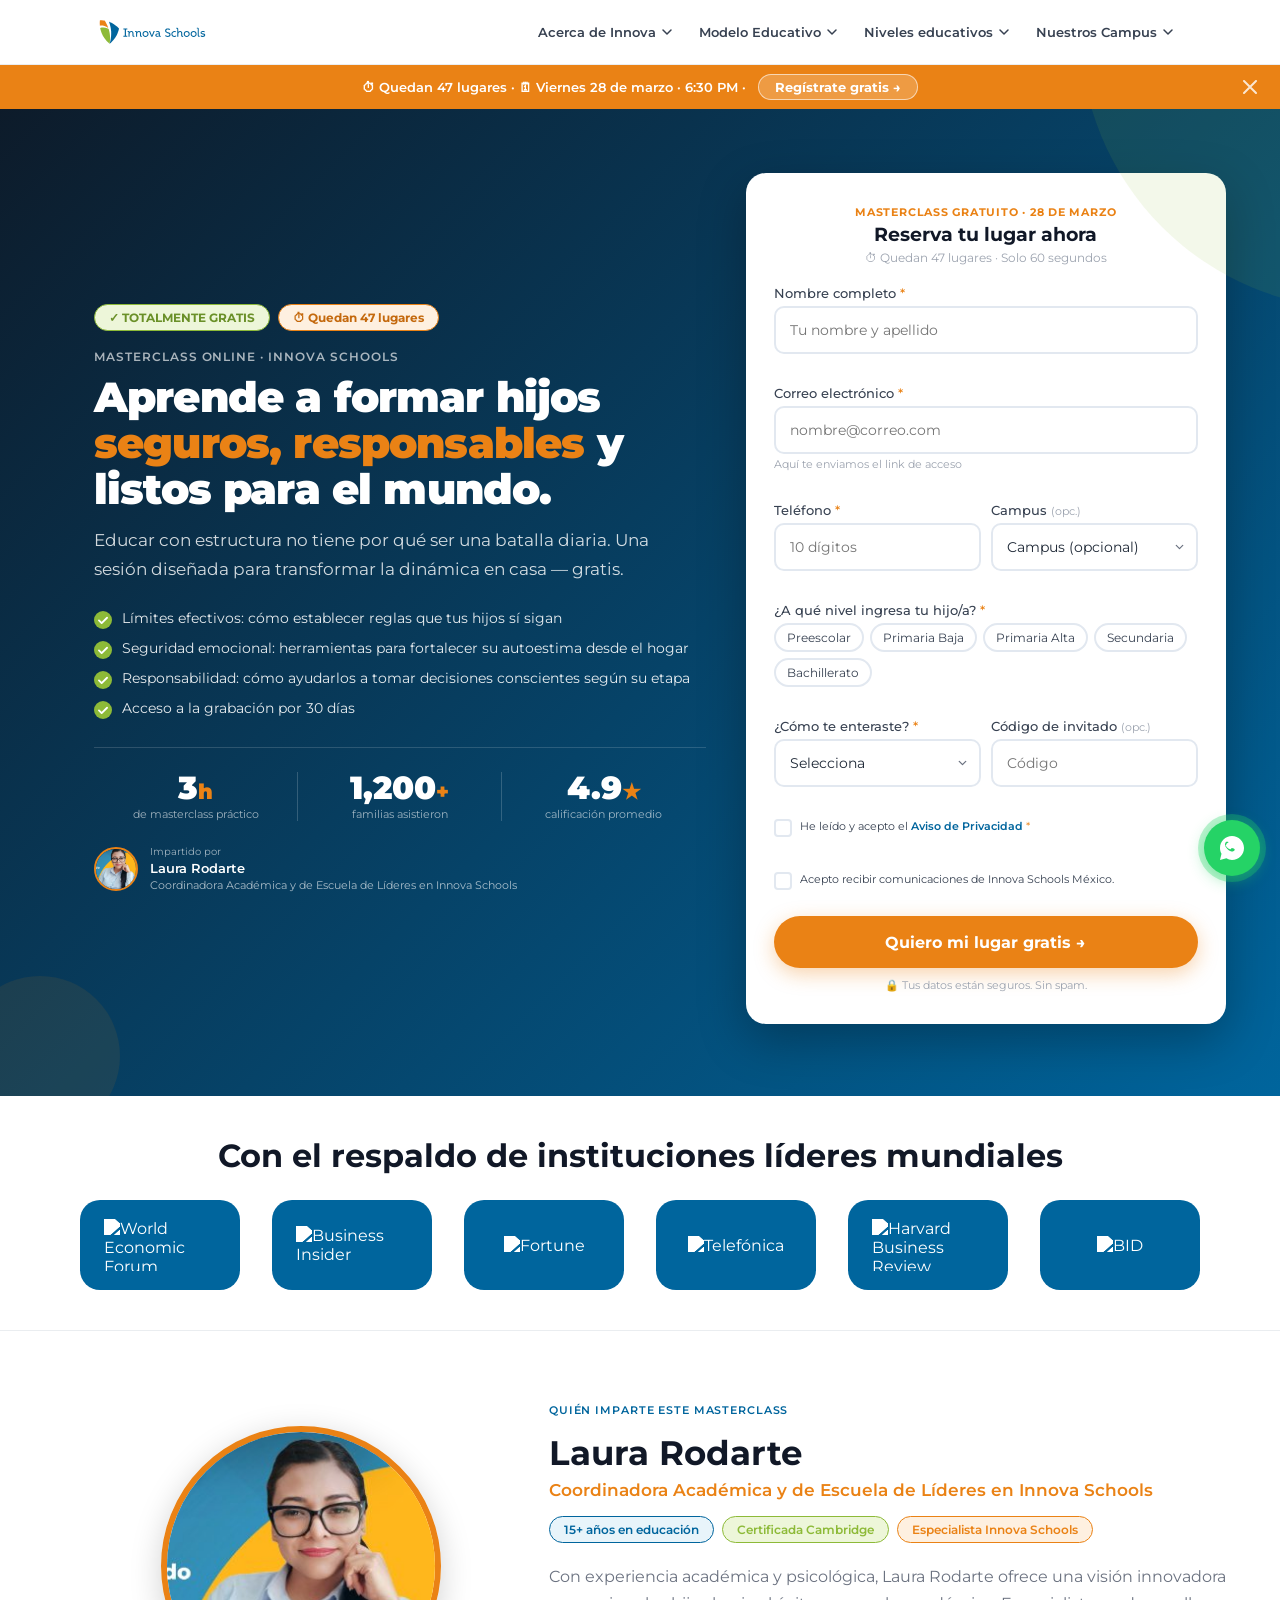
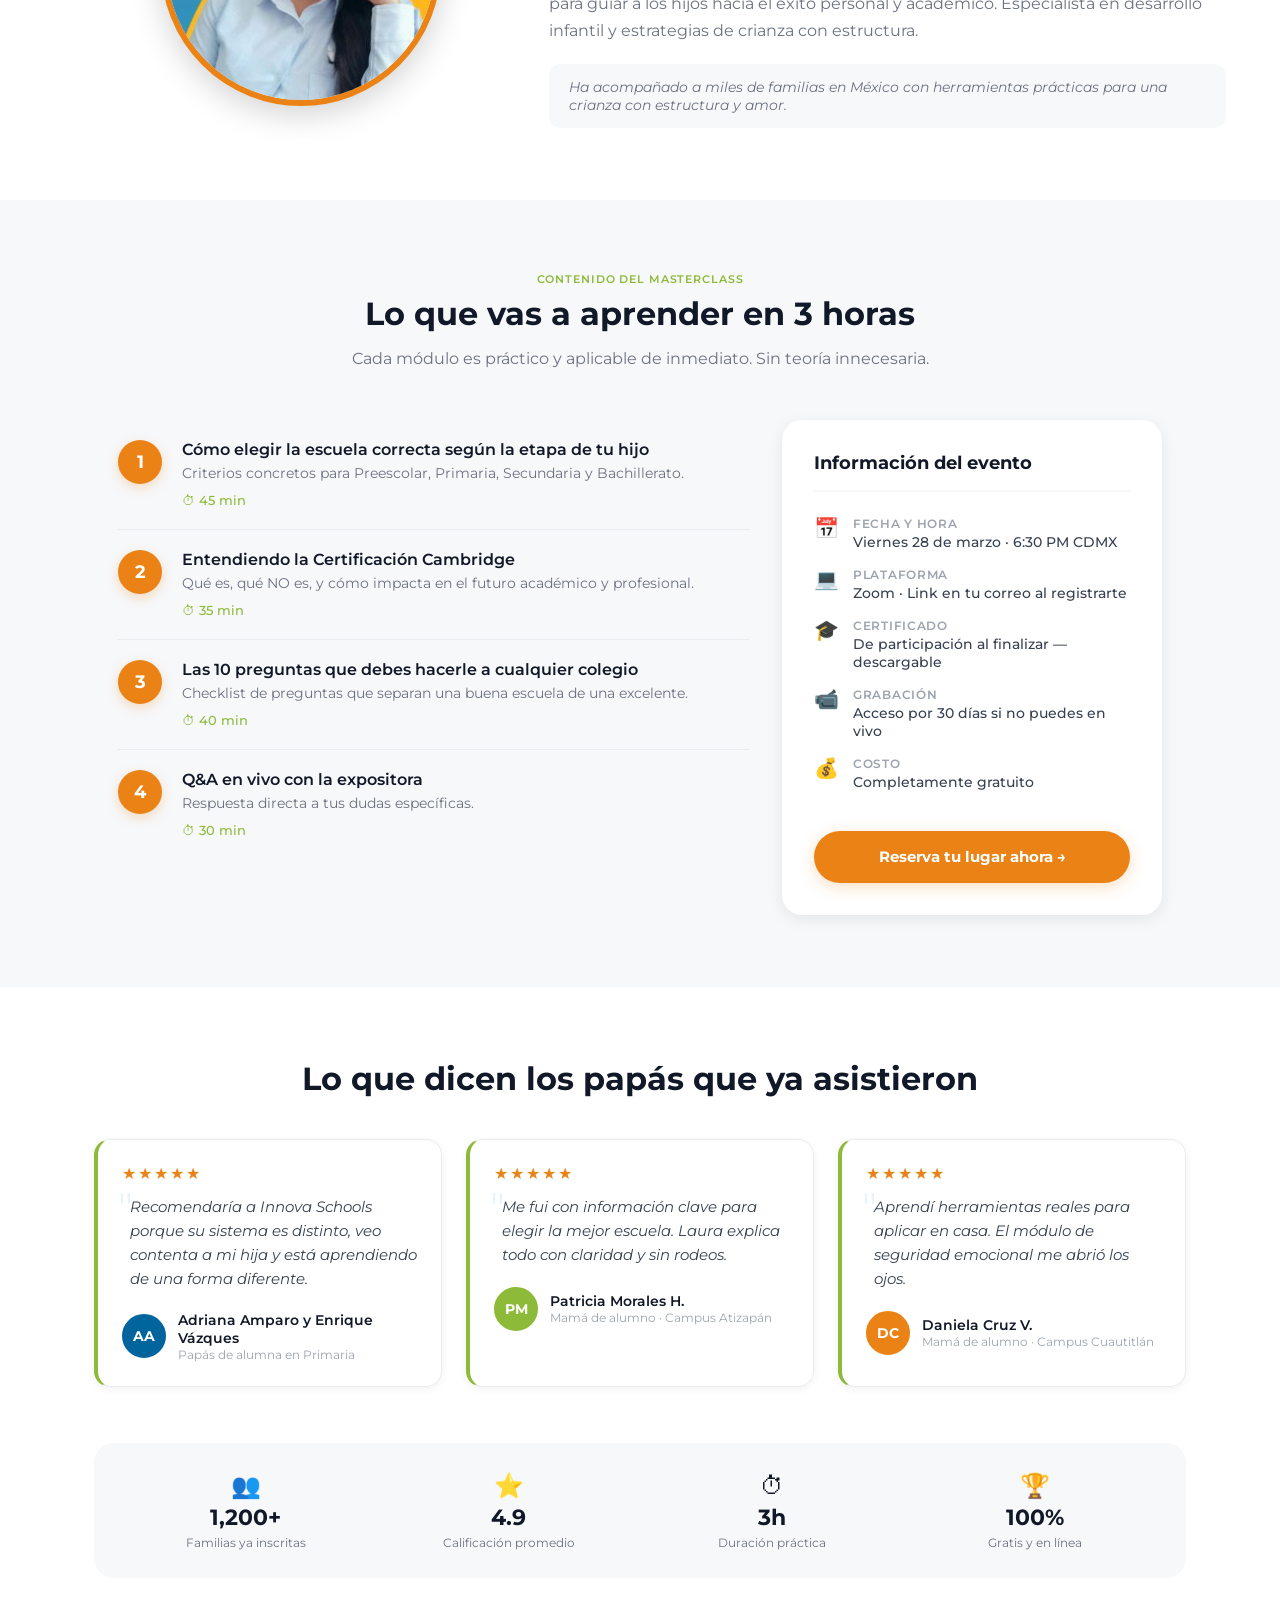
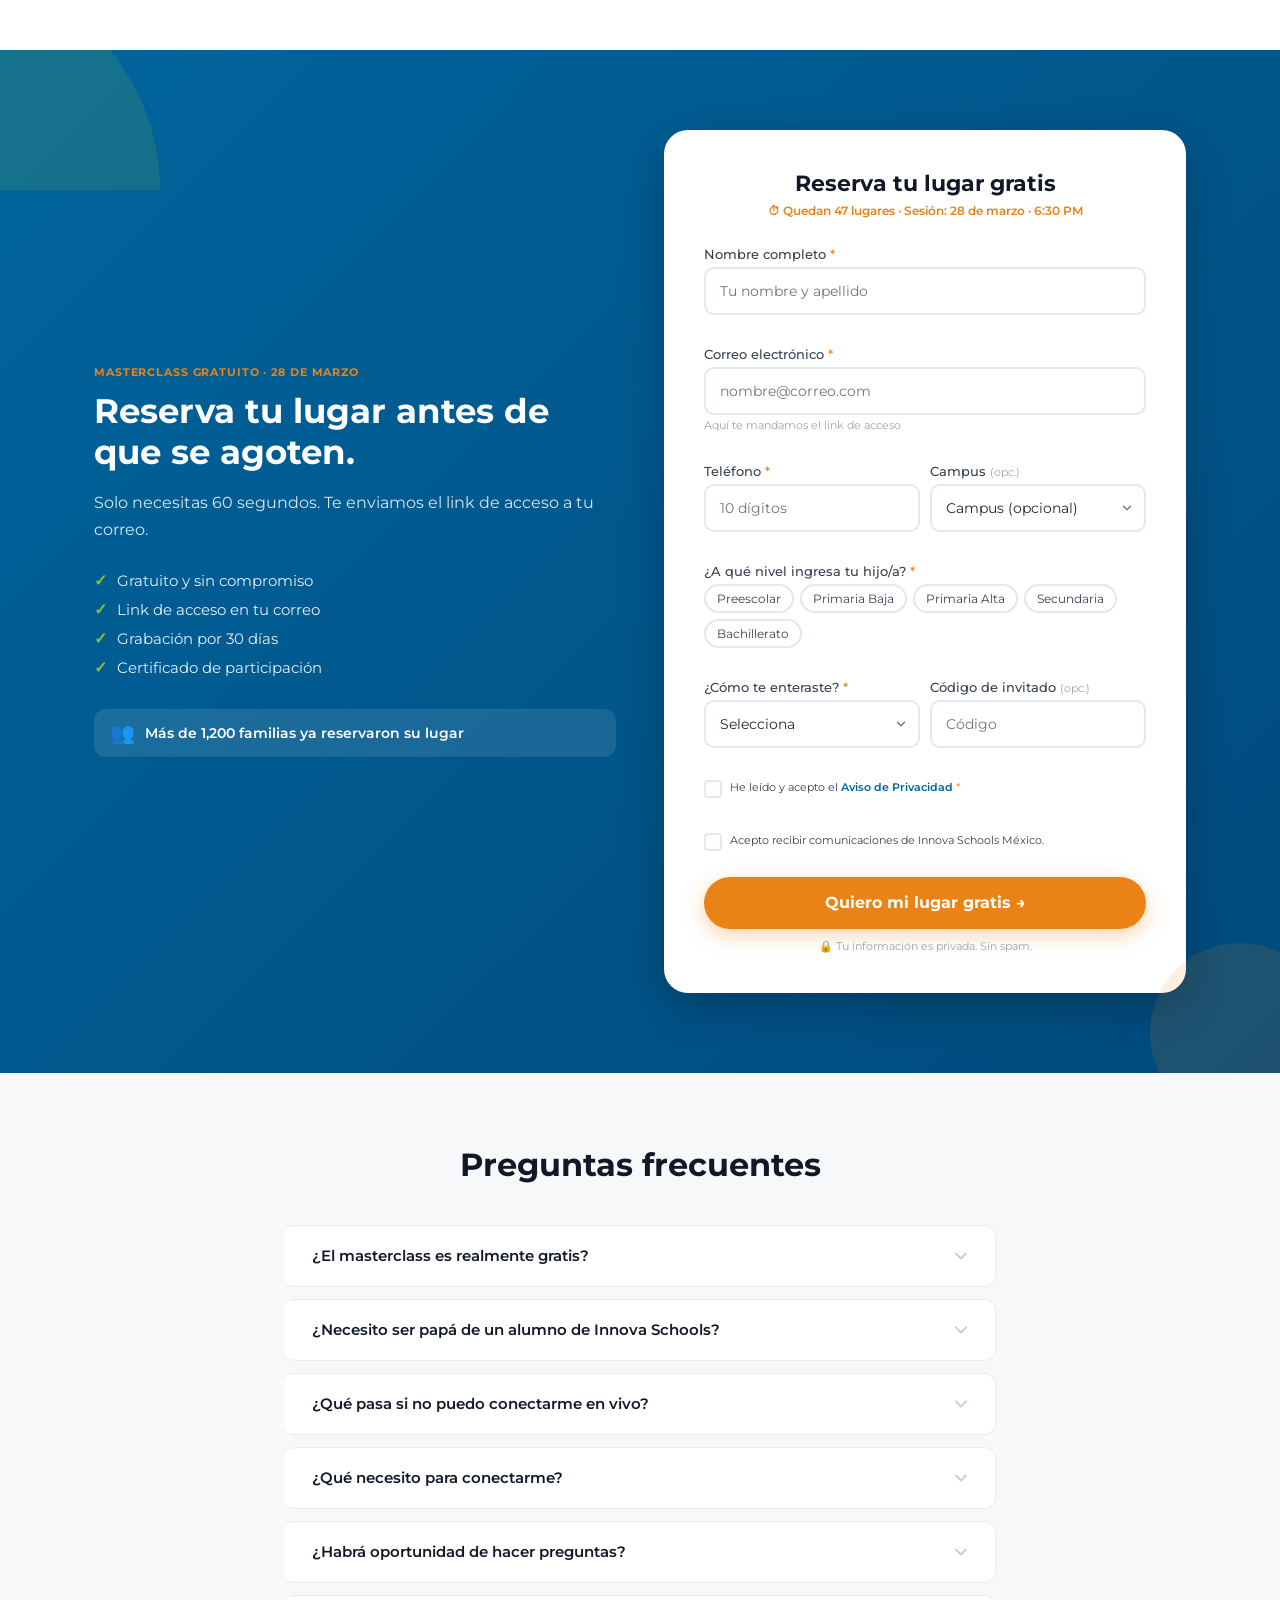
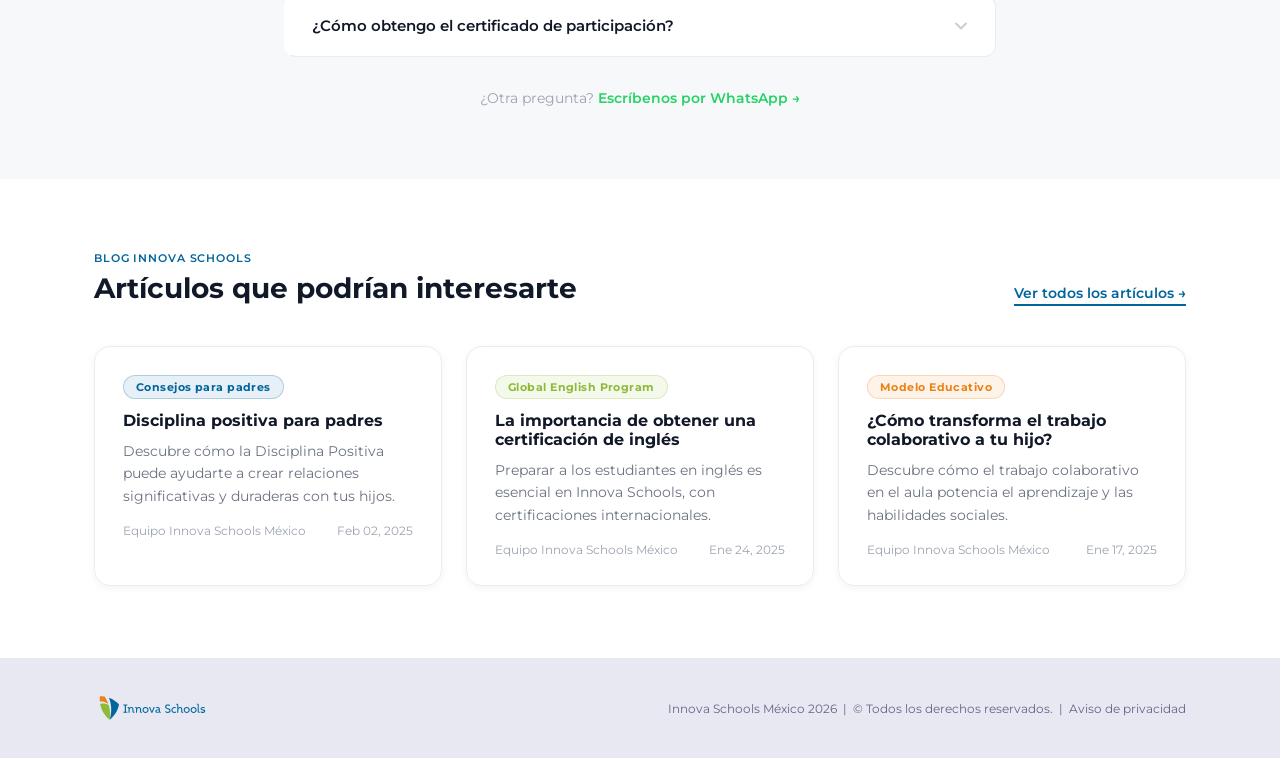
==== commit 1074b201: "cambios" ====
--- a/index.html
+++ b/index.html
@@ -123,9 +123,14 @@
 <!-- RECOGNITION -->
 <section class="recognition">
   <div class="recognition-inner">
-    <p class="section-eyebrow" style="color:#9CA3AF">Con el respaldo de instituciones líderes mundiales</p>
+    <h2 class="section-title">Con el respaldo de instituciones líderes mundiales</h2>
     <div class="logos">
-      <div class="logo-pill">WEF</div><div class="logo-pill">HBR</div><div class="logo-pill">BID</div><div class="logo-pill">Fortune</div><div class="logo-pill">Cambridge</div><div class="logo-pill">Telefónica</div>
+      <div class="logo-card"><img src="https://innovaschools.edu.mx/wp-content/uploads/2024/10/world-economic-forum.png" alt="World Economic Forum"/></div>
+      <div class="logo-card"><img src="https://innovaschools.edu.mx/wp-content/uploads/2024/10/business-insider.png" alt="Business Insider"/></div>
+      <div class="logo-card"><img src="https://innovaschools.edu.mx/wp-content/uploads/2024/10/fortune.png" alt="Fortune"/></div>
+      <div class="logo-card"><img src="https://innovaschools.edu.mx/wp-content/uploads/2024/10/telefonica.png" alt="Telefónica"/></div>
+      <div class="logo-card"><img src="https://innovaschools.edu.mx/wp-content/uploads/2024/10/harvard-business-review.png" alt="Harvard Business Review"/></div>
+      <div class="logo-card"><img src="https://innovaschools.edu.mx/wp-content/uploads/2024/10/bid.png" alt="BID"/></div>
     </div>
   </div>
 </section>
--- a/assets/css/styles.css
+++ b/assets/css/styles.css
@@ -103,6 +103,10 @@
 .logos { display: flex; justify-content: center; align-items: center; flex-wrap: wrap; gap: 12px 32px; margin-top: 24px; }
 .logo-pill { padding: 8px 16px; border: 1px solid #EAEDF0; border-radius: 8px; color: #9CA3AF; font-size: 13px; font-weight: 700; letter-spacing: .04em; text-transform: uppercase; filter: grayscale(40%) opacity(.7); transition: filter 250ms; }
 .logo-pill:hover { filter: grayscale(0%) opacity(1); }
+.logo-card { background: #00659D; border-radius: 20px; padding: 18px 24px; display: flex; align-items: center; justify-content: center; width: 160px; height: 90px; flex-shrink: 0; transition: transform 150ms, box-shadow 150ms; }
+.logo-card:hover { transform: translateY(-3px); box-shadow: 0 8px 24px rgba(0,101,157,.35); }
+.logo-card img { max-width: 100%; max-height: 52px; width: auto; height: auto; object-fit: contain; filter: brightness(0) invert(1); }
+@media (max-width: 600px) { .logo-card { width: 130px; height: 76px; padding: 14px 18px; } }
 
 /* ── SPEAKER ── */
 .speaker { background: #fff; padding: 72px 0; }
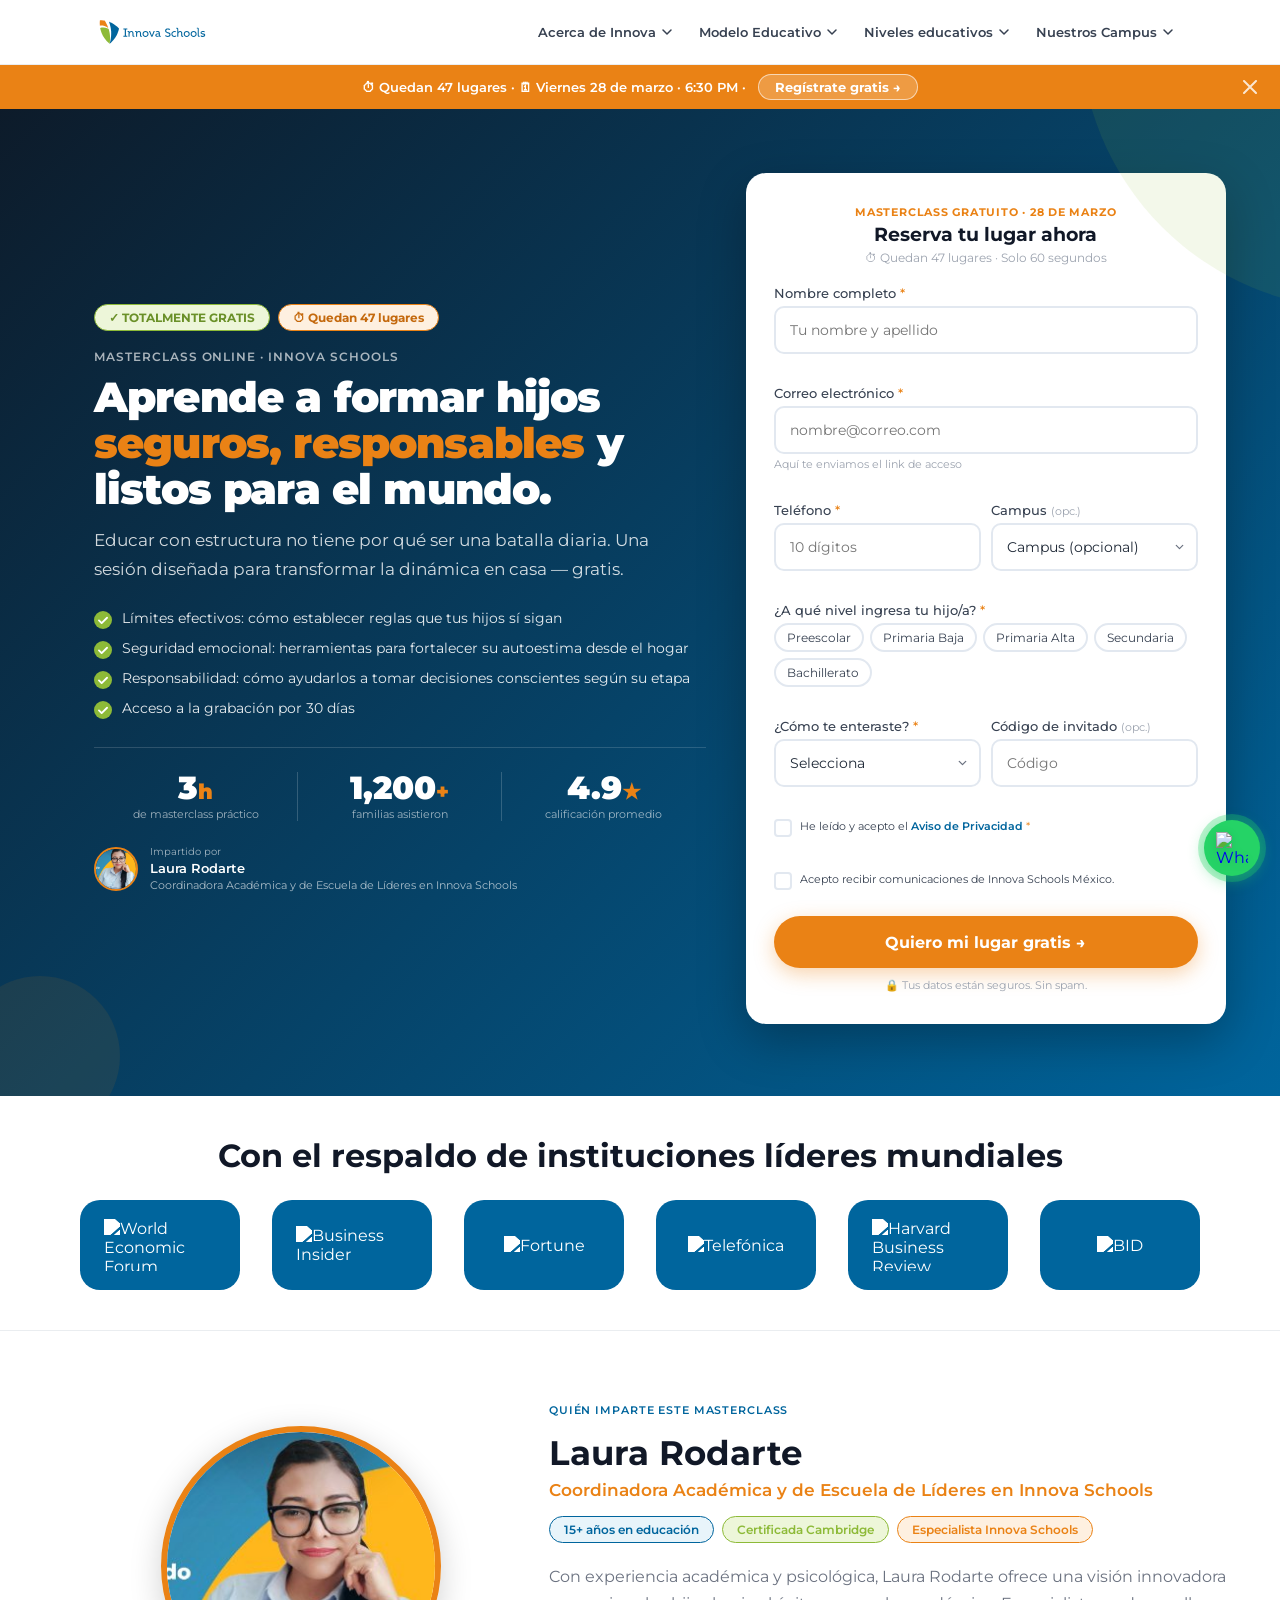
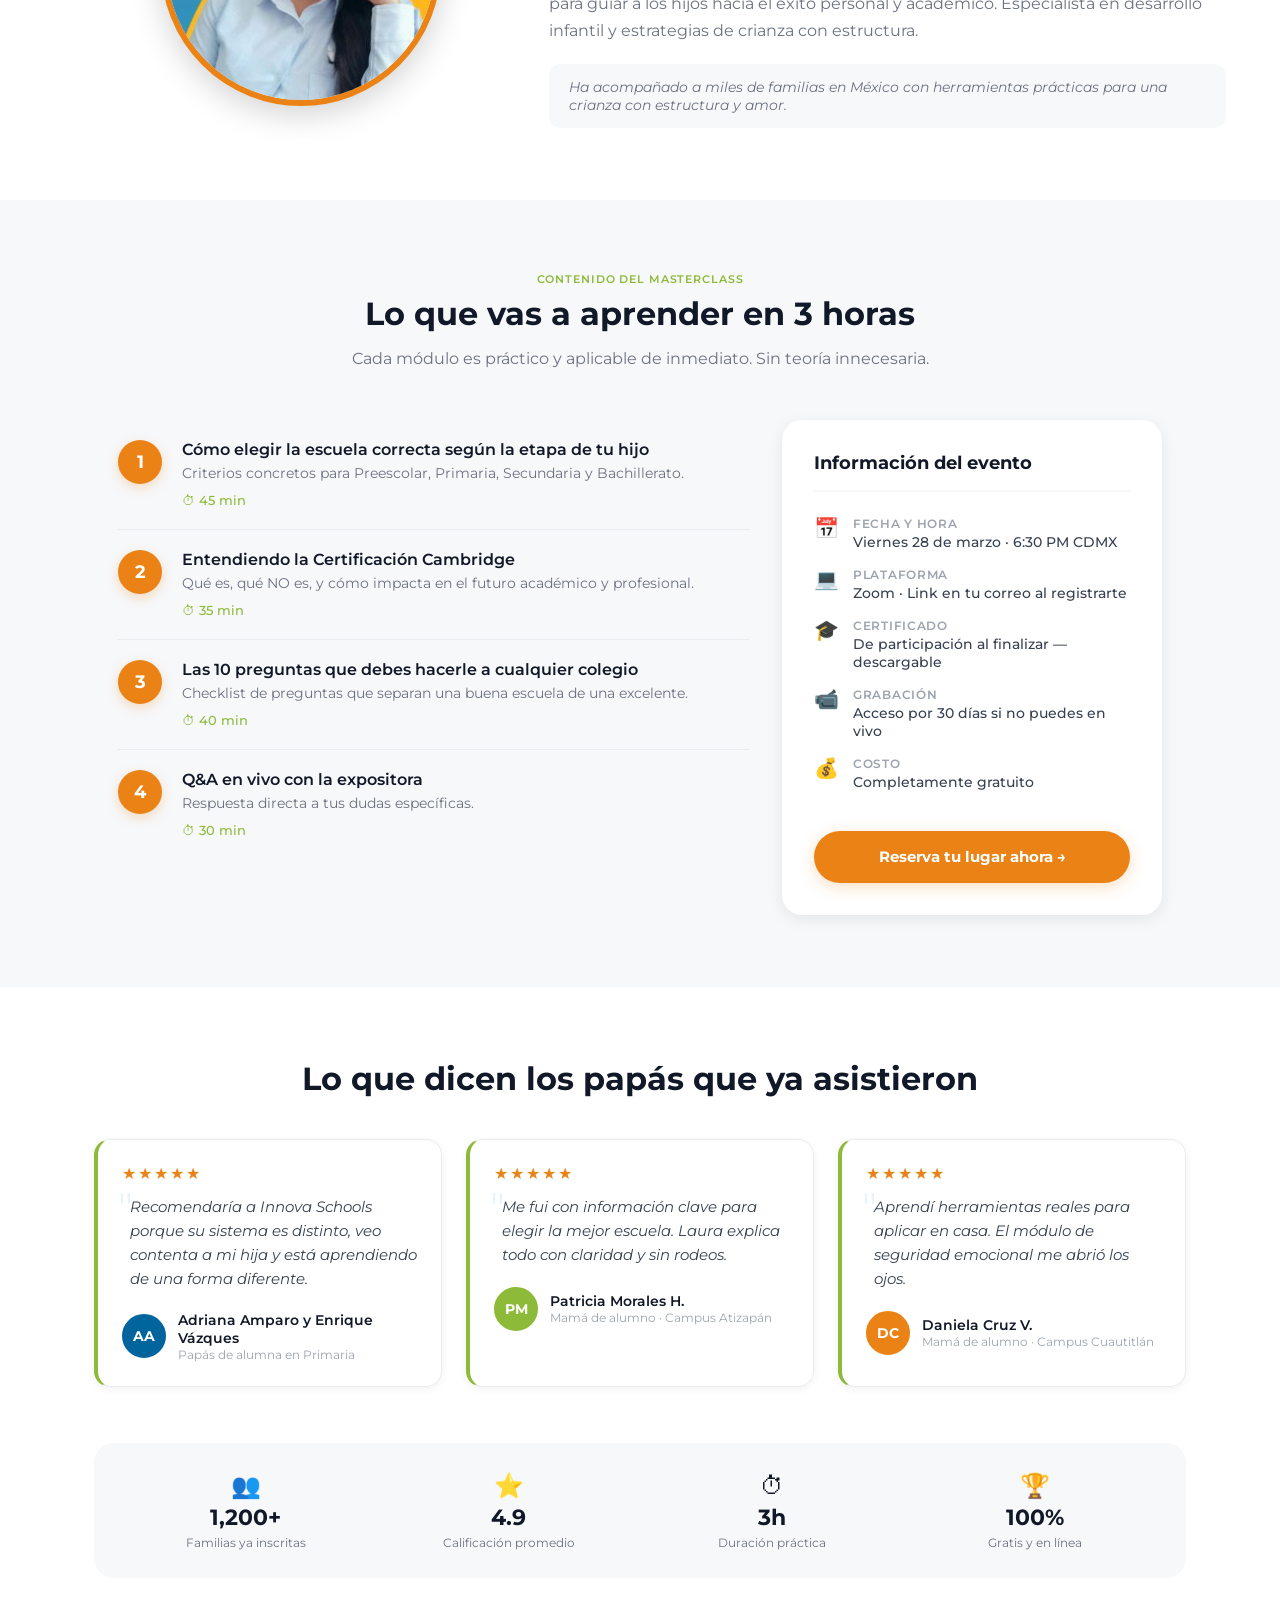
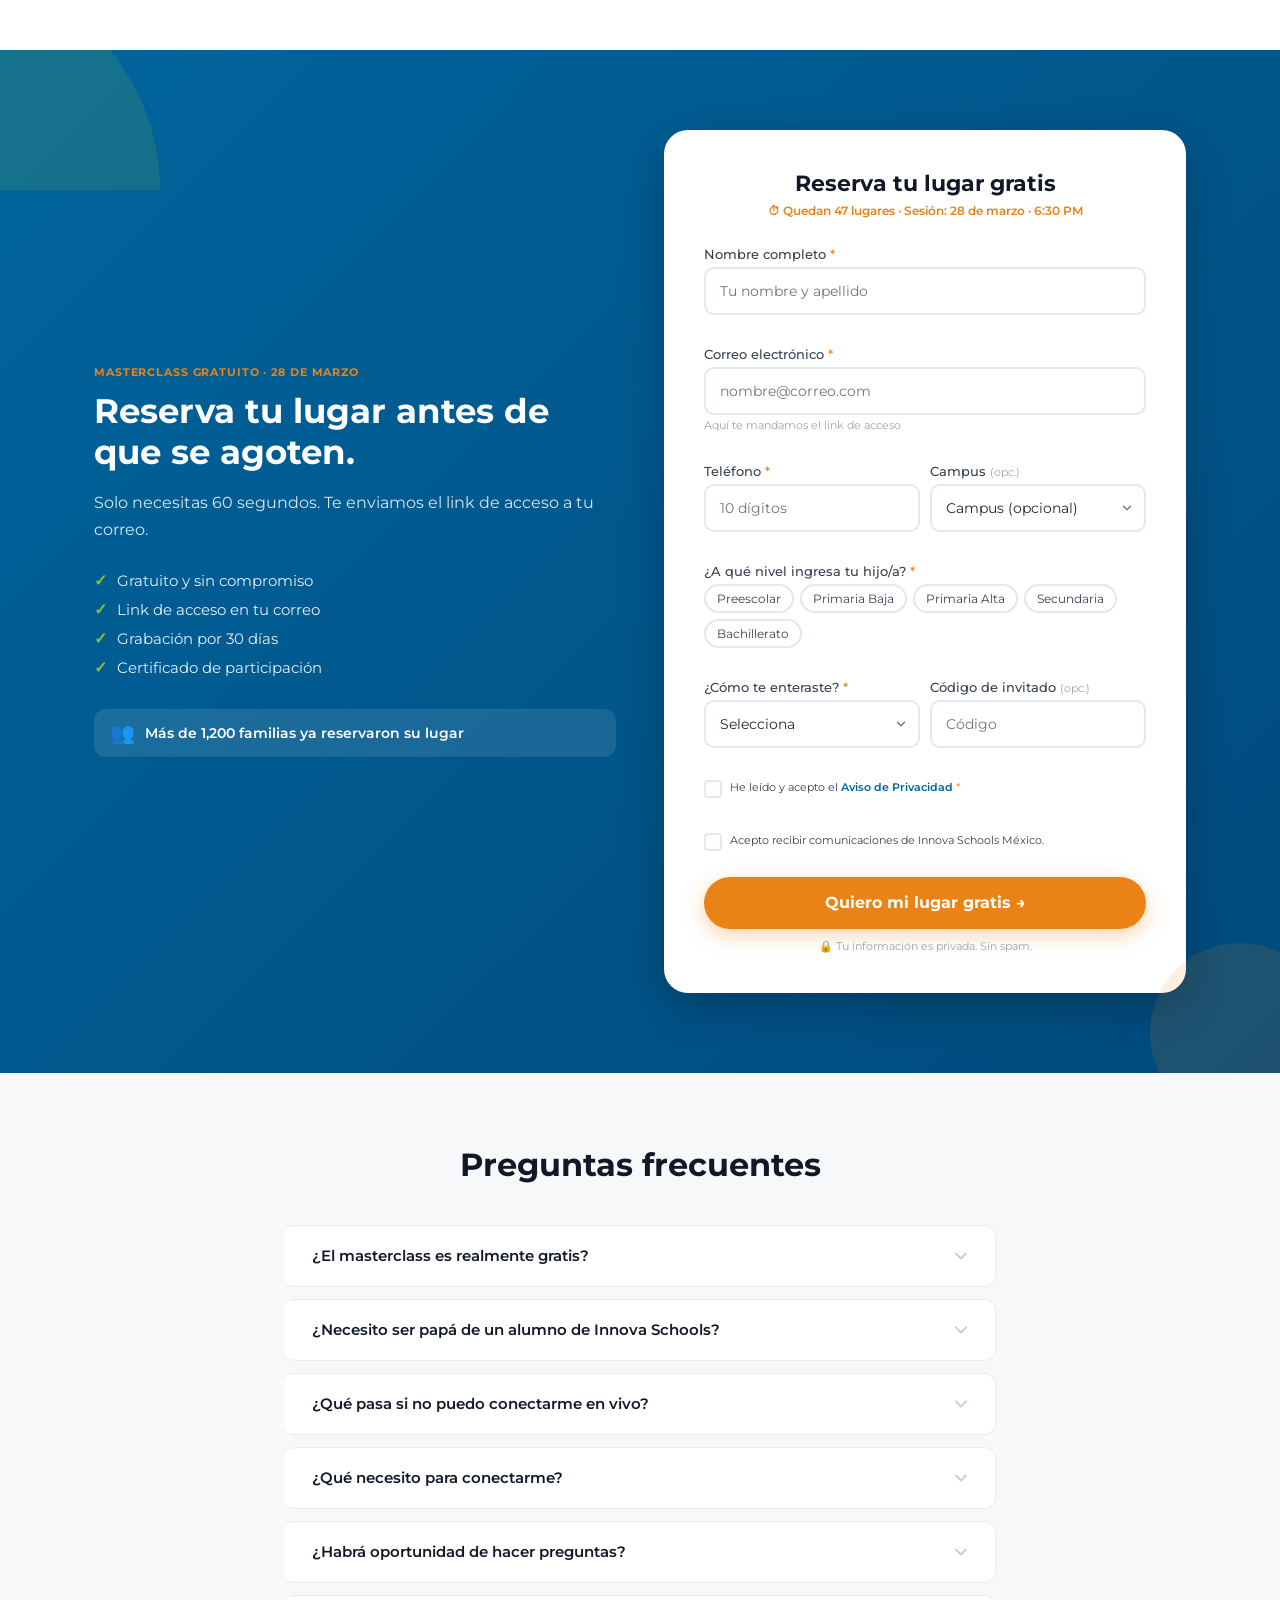
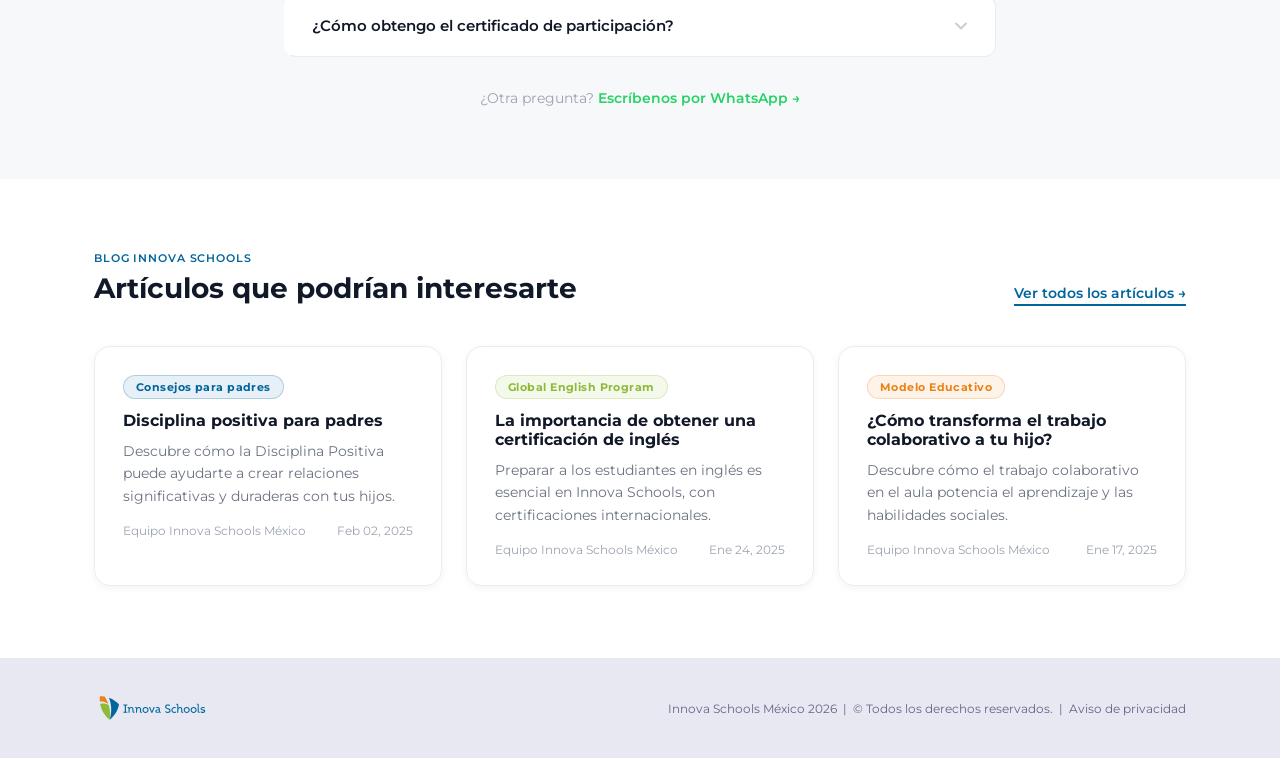
==== commit 85442f91: "caambios" ====
--- a/index.html
+++ b/index.html
@@ -78,6 +78,7 @@
         <li><svg width="18" height="18" viewBox="0 0 20 20" fill="none" style="flex-shrink:0;margin-top:3px"><circle cx="10" cy="10" r="10" fill="#8DBA38"/><path d="M5.5 10.5L8.5 13.5L14.5 7.5" stroke="white" stroke-width="2" stroke-linecap="round" stroke-linejoin="round"/></svg>Responsabilidad: cómo ayudarlos a tomar decisiones conscientes según su etapa</li>
         <li><svg width="18" height="18" viewBox="0 0 20 20" fill="none" style="flex-shrink:0;margin-top:3px"><circle cx="10" cy="10" r="10" fill="#8DBA38"/><path d="M5.5 10.5L8.5 13.5L14.5 7.5" stroke="white" stroke-width="2" stroke-linecap="round" stroke-linejoin="round"/></svg>Acceso a la grabación por 30 días</li>
       </ul>
+      <button class="btn-orange mobile-hero-cta" onclick="scrollToForm()">Quiero mi lugar gratis →</button>
       <div class="stats-row">
         <div class="stat"><div class="stat-num">3<span>h</span></div><div class="stat-label">de masterclass práctico</div></div>
         <div class="stat"><div class="stat-num">1,200<span>+</span></div><div class="stat-label">familias asistieron</div></div>
@@ -283,10 +284,10 @@
 <!-- WHATSAPP -->
 <div class="wa-btn">
   <div class="wa-tooltip">Escríbenos — respondemos al instante</div>
-  <div style="position:relative;width:56px;height:56px">
+  <div class="wa-wrapper">
     <div class="wa-pulse"></div>
     <a href="https://wa.me/5541945798" target="_blank" rel="noopener noreferrer" class="wa-link">
-      <svg width="28" height="28" viewBox="0 0 28 28" fill="none"><path d="M14 2C7.373 2 2 7.373 2 14c0 2.101.545 4.078 1.5 5.8L2 26l6.368-1.664A11.947 11.947 0 0 0 14 26c6.627 0 12-5.373 12-12S20.627 2 14 2z" fill="white"/><path d="M10.5 8.5c-.3-.7-.6-.7-.9-.7h-.8c-.3 0-.7.1-1 .5S7 9.5 7 10.5s.8 2.5 1 2.8c.2.3 1.6 2.6 4 3.6 2 .8 2.4.7 2.8.6.5-.1 1.5-.6 1.7-1.2.2-.6.2-1.1.1-1.2-.1-.1-.3-.2-.6-.3-.3-.2-1.5-.7-1.8-.8-.3-.1-.5-.1-.7.2-.2.3-.7.8-.9 1-.2.2-.4.2-.7.1-.3-.2-1.3-.5-2.4-1.5-.9-.8-1.5-1.8-1.7-2.1-.2-.3 0-.5.1-.6.1-.1.3-.3.4-.5.1-.1.2-.3.3-.5.1-.2 0-.4 0-.5z" fill="#25D366"/></svg>
+      <img src="https://img.icons8.com/ios_filled/512/FFFFFF/whatsapp.png" alt="WhatsApp" style="width: 32px; height: 32px; object-fit: contain; filter: drop-shadow(0 2px 4px rgba(0,0,0,0.1));" />
     </a>
   </div>
 </div>
--- a/assets/css/styles.css
+++ b/assets/css/styles.css
@@ -67,7 +67,8 @@
 .form-card h3 { font-size: 19px; font-weight: 700; color: #111827; text-align: center; margin-bottom: 4px; }
 .form-sub { font-size: 12px; color: #9CA3AF; text-align: center; margin-bottom: 20px; }
 .form-eyebrow { font-size: 11px; font-weight: 700; color: #EA8215; letter-spacing: .07em; text-transform: uppercase; text-align: center; margin-bottom: 4px; }
-@media (min-width: 900px) { .hero-inner { grid-template-columns: 56% 44%; align-items: center; } .hero-form-col { display: block; } }
+.mobile-hero-cta { display: block; margin-bottom: 32px; }
+@media (min-width: 900px) { .hero-inner { grid-template-columns: 56% 44%; align-items: center; } .hero-form-col { display: block; } .mobile-hero-cta { display: none; } }
 
 /* ── SHARED FORM STYLES ── */
 .field { margin-bottom: 12px; }
@@ -179,11 +180,12 @@
 .footer-link:hover { color: #00659d; }
 
 /* ── WHATSAPP ── */
-.wa-btn { position: fixed; bottom: 24px; right: 20px; z-index: 9999; }
-.wa-pulse { position: absolute; inset: -6px; border-radius: 50%; background: rgba(37,211,102,.3); animation: wa-pulse 2.5s ease-out infinite; }
-.wa-link { width: 56px; height: 56px; border-radius: 50%; background: #25D366; display: flex; align-items: center; justify-content: center; box-shadow: 0 4px 16px rgba(37,211,102,.45); transition: transform 150ms; position: relative; z-index: 1; }
+.wa-btn { position: fixed; bottom: 24px; right: 20px; z-index: 9999; display: flex; flex-direction: column; align-items: flex-end; gap: 8px; }
+.wa-wrapper { position: relative; width: 56px; height: 56px; }
+.wa-pulse { position: absolute; inset: -6px; border-radius: 50%; background: rgba(37,211,102,.3); animation: wa-pulse 2.5s ease-out infinite; pointer-events: none; }
+.wa-link { width: 100%; height: 100%; border-radius: 50%; background: #25D366; display: flex; align-items: center; justify-content: center; box-shadow: 0 4px 16px rgba(37,211,102,.45); transition: transform 150ms; position: relative; z-index: 1; }
 .wa-link:hover { transform: scale(1.08); }
-.wa-tooltip { background: #111827; color: #fff; font-size: 12px; font-weight: 500; padding: 6px 14px; border-radius: 999px; white-space: nowrap; box-shadow: 0 2px 8px rgba(0,0,0,.2); margin-bottom: 8px; display: none; }
+.wa-tooltip { background: #111827; color: #fff; font-size: 12px; font-weight: 500; padding: 6px 14px; border-radius: 999px; white-space: nowrap; box-shadow: 0 2px 8px rgba(0,0,0,.2); display: none; margin-bottom: 4px; pointer-events: none; }
 .wa-btn:hover .wa-tooltip { display: block; }
 @keyframes wa-pulse { 0% { transform: scale(1); opacity: .7; } 100% { transform: scale(1.6); opacity: 0; } }
 
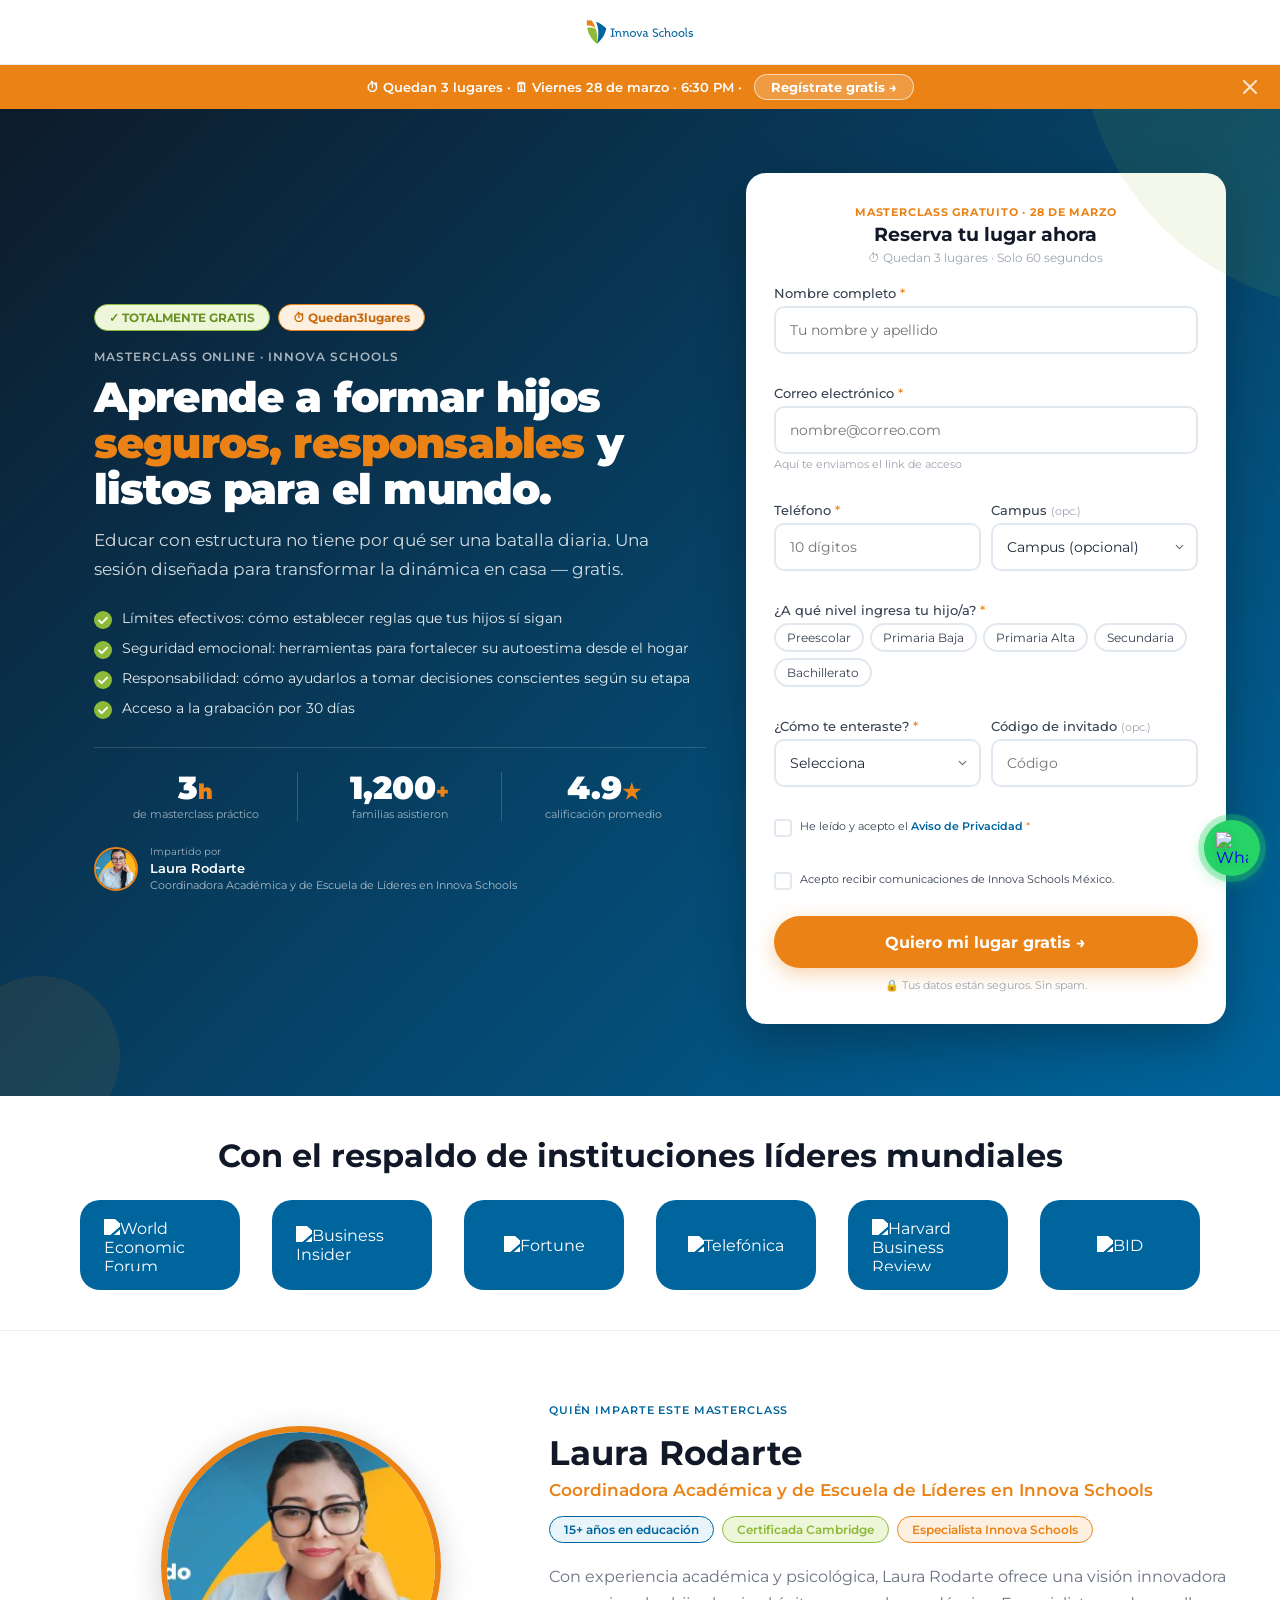
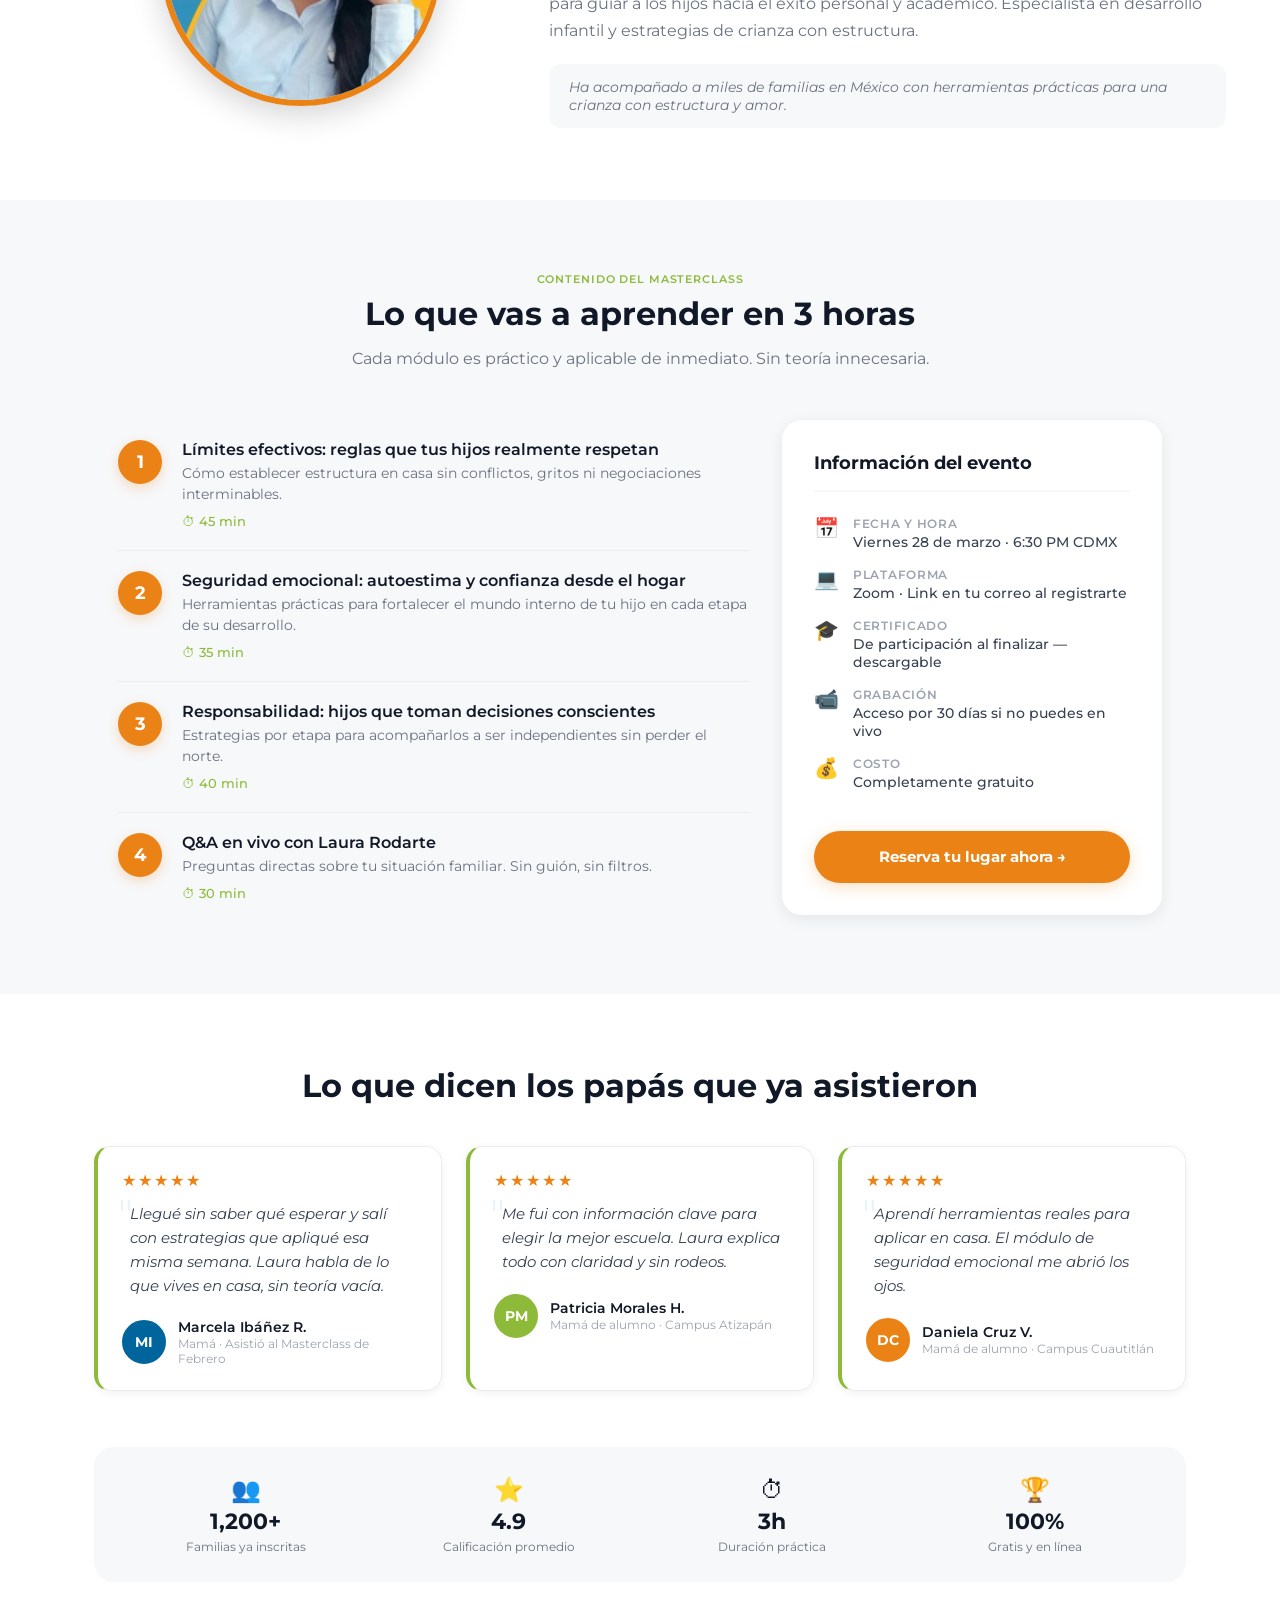
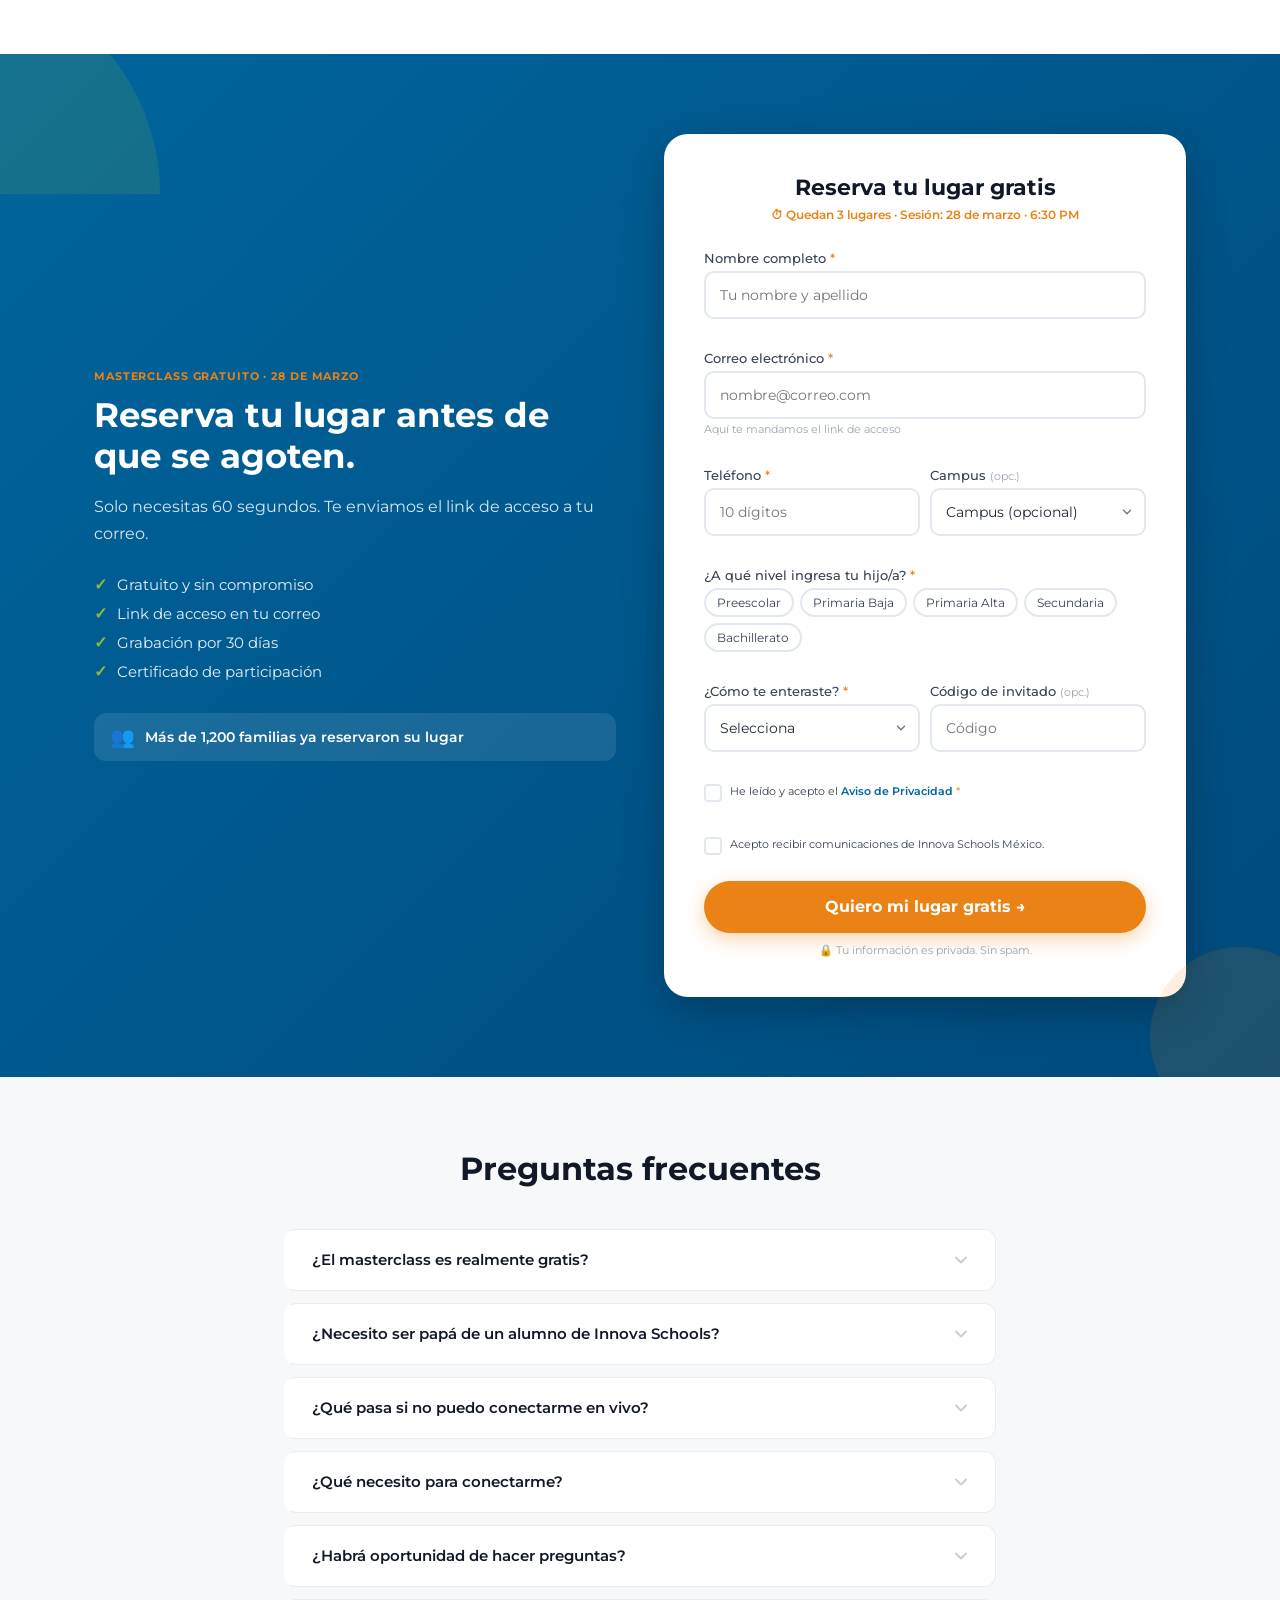
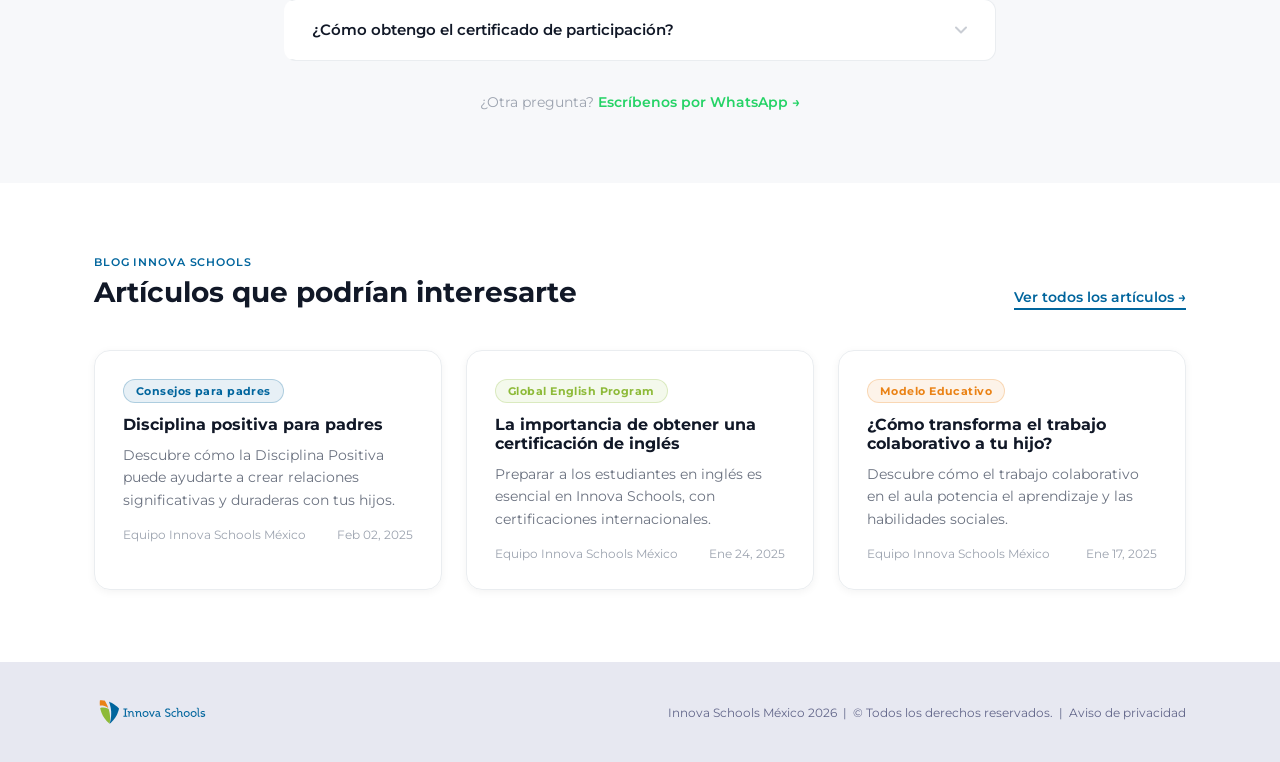
==== commit 55b4f65d: "hfh" ====
--- a/index.html
+++ b/index.html
@@ -10,49 +10,14 @@
 
 <!-- NAVBAR -->
 <nav class="nav" id="main-nav">
-  <div class="nav-inner">
+  <div class="nav-inner" style="justify-content:center">
     <img src="assets/img/logo.svg" alt="Innova Schools" class="nav-logo"/>
-    <div class="nav-links">
-      <div class="nav-item">
-        <button class="nav-btn">Acerca de Innova <svg width="12" height="12" viewBox="0 0 12 12" fill="none"><path d="M2 4l4 4 4-4" stroke="currentColor" stroke-width="1.5" stroke-linecap="round" stroke-linejoin="round"/></svg></button>
-        <div class="dropdown">
-          <a href="#">¿Quiénes somos?</a><a href="#">Preguntas frecuentes</a><a href="#">Blog</a><a href="#">Galería</a>
-        </div>
-      </div>
-      <div class="nav-item">
-        <button class="nav-btn">Modelo Educativo <svg width="12" height="12" viewBox="0 0 12 12" fill="none"><path d="M2 4l4 4 4-4" stroke="currentColor" stroke-width="1.5" stroke-linecap="round" stroke-linejoin="round"/></svg></button>
-        <div class="dropdown">
-          <a href="#">Modelo Educativo</a><a href="#">Hagámoslo mejor</a><a href="#">Global English Program</a><a href="#">Talleres extracurriculares</a><a href="#">Nuestro equipo académico</a><a href="#">Perfil del estudiante Innova</a>
-        </div>
-      </div>
-      <div class="nav-item">
-        <button class="nav-btn">Niveles educativos <svg width="12" height="12" viewBox="0 0 12 12" fill="none"><path d="M2 4l4 4 4-4" stroke="currentColor" stroke-width="1.5" stroke-linecap="round" stroke-linejoin="round"/></svg></button>
-        <div class="dropdown">
-          <a href="#">Preescolar</a><a href="#">Primaria baja</a><a href="#">Primaria alta</a><a href="#">Secundaria</a><a href="#">Bachillerato</a><a href="#">Todos los Niveles Educativos</a>
-        </div>
-      </div>
-      <div class="nav-item">
-        <button class="nav-btn">Nuestros Campus <svg width="12" height="12" viewBox="0 0 12 12" fill="none"><path d="M2 4l4 4 4-4" stroke="currentColor" stroke-width="1.5" stroke-linecap="round" stroke-linejoin="round"/></svg></button>
-        <div class="dropdown">
-          <a href="#">Atizapán</a><a href="#">Coacalco</a><a href="#">Cuautitlán Izcalli</a><a href="#">Ecatepec</a><a href="#">Huehuetoca</a><a href="#">Ojo de Agua</a><a href="#">Tultepec</a><a href="#">Zumpango</a>
-        </div>
-      </div>
-    </div>
-    <button class="hamburger" id="hamburger" aria-label="Menú">
-      <span></span><span></span><span></span>
-    </button>
-  </div>
-  <div class="mobile-menu" id="mobile-menu">
-    <div><button class="mobile-item-btn" onclick="toggleMobile(0)">Acerca de Innova <svg width="14" height="14" viewBox="0 0 12 12" fill="none"><path d="M2 4l4 4 4-4" stroke="currentColor" stroke-width="1.5" stroke-linecap="round" stroke-linejoin="round"/></svg></button><div class="mobile-sub" id="mi-0"><a href="#">¿Quiénes somos?</a><a href="#">Preguntas frecuentes</a><a href="#">Blog</a><a href="#">Galería</a></div></div>
-    <div><button class="mobile-item-btn" onclick="toggleMobile(1)">Modelo Educativo <svg width="14" height="14" viewBox="0 0 12 12" fill="none"><path d="M2 4l4 4 4-4" stroke="currentColor" stroke-width="1.5" stroke-linecap="round" stroke-linejoin="round"/></svg></button><div class="mobile-sub" id="mi-1"><a href="#">Modelo Educativo</a><a href="#">Hagámoslo mejor</a><a href="#">Global English Program</a><a href="#">Talleres extracurriculares</a><a href="#">Nuestro equipo académico</a><a href="#">Perfil del estudiante Innova</a></div></div>
-    <div><button class="mobile-item-btn" onclick="toggleMobile(2)">Niveles educativos <svg width="14" height="14" viewBox="0 0 12 12" fill="none"><path d="M2 4l4 4 4-4" stroke="currentColor" stroke-width="1.5" stroke-linecap="round" stroke-linejoin="round"/></svg></button><div class="mobile-sub" id="mi-2"><a href="#">Preescolar</a><a href="#">Primaria baja</a><a href="#">Primaria alta</a><a href="#">Secundaria</a><a href="#">Bachillerato</a><a href="#">Todos los Niveles Educativos</a></div></div>
-    <div><button class="mobile-item-btn" onclick="toggleMobile(3)">Nuestros Campus <svg width="14" height="14" viewBox="0 0 12 12" fill="none"><path d="M2 4l4 4 4-4" stroke="currentColor" stroke-width="1.5" stroke-linecap="round" stroke-linejoin="round"/></svg></button><div class="mobile-sub" id="mi-3"><a href="#">Atizapán</a><a href="#">Coacalco</a><a href="#">Cuautitlán Izcalli</a><a href="#">Ecatepec</a><a href="#">Huehuetoca</a><a href="#">Ojo de Agua</a><a href="#">Tultepec</a><a href="#">Zumpango</a></div></div>
   </div>
 </nav>
 
 <!-- URGENCY BAR -->
 <div class="urgency" id="urgency-bar">
-  <span class="urgency-text">⏱ Quedan 47 lugares · 🗓 Viernes 28 de marzo · 6:30 PM ·</span>
+  <span class="urgency-text">⏱ Quedan <span class="lugares-count">47</span> lugares · 🗓 Viernes 28 de marzo · 6:30 PM ·</span>
   <button class="urgency-cta" onclick="scrollToForm()">Regístrate gratis →</button>
   <button class="urgency-close" onclick="document.getElementById('urgency-bar').style.display='none'" aria-label="Cerrar">
     <svg width="14" height="14" viewBox="0 0 14 14" fill="none"><path d="M1 1l12 12M13 1L1 13" stroke="currentColor" stroke-width="2" stroke-linecap="round"/></svg>
@@ -67,7 +32,7 @@
     <div>
       <div style="display:flex;gap:8px;flex-wrap:wrap;margin-bottom:18px">
         <span class="badge badge-green">✓ TOTALMENTE GRATIS</span>
-        <span class="badge badge-orange">⏱ Quedan 47 lugares</span>
+        <span class="badge badge-orange">⏱ Quedan <span class="lugares-count">47</span> lugares</span>
       </div>
       <p style="font-size:12px;font-weight:600;letter-spacing:.08em;text-transform:uppercase;color:rgba(255,255,255,.65);margin-bottom:10px">Masterclass Online · Innova Schools</p>
       <h1>Aprende a formar hijos <span>seguros, responsables</span> y listos para el mundo.</h1>
@@ -97,7 +62,7 @@
       <div class="form-card" id="hero-form-wrap">
         <p class="form-eyebrow">Masterclass gratuito · 28 de marzo</p>
         <h3>Reserva tu lugar ahora</h3>
-        <p class="form-sub">⏱ Quedan 47 lugares · Solo 60 segundos</p>
+        <p class="form-sub">⏱ Quedan <span class="lugares-count">47</span> lugares · Solo 60 segundos</p>
         <form id="hero-form" novalidate onsubmit="submitForm(event,'hero')">
           <div class="field"><label>Nombre completo <span class="req">*</span></label><input type="text" id="h-nombre" placeholder="Tu nombre y apellido"/><div class="err-msg" id="h-nombre-err"></div></div>
           <div class="field"><label>Correo electrónico <span class="req">*</span></label><input type="email" id="h-email" placeholder="nombre@correo.com"/><div class="hint">Aquí te enviamos el link de acceso</div><div class="err-msg" id="h-email-err"></div></div>
@@ -167,10 +132,10 @@
     <p class="section-sub" style="margin-bottom:48px">Cada módulo es práctico y aplicable de inmediato. Sin teoría innecesaria.</p>
     <div class="modules-inner">
       <div>
-        <div class="module-item"><div class="mod-num">1</div><div><h3 style="font-size:16px;font-weight:600;color:#111827;margin-bottom:4px">Cómo elegir la escuela correcta según la etapa de tu hijo</h3><p style="font-size:14px;color:#6B7280;line-height:1.5;margin-bottom:6px">Criterios concretos para Preescolar, Primaria, Secundaria y Bachillerato.</p><span style="font-size:13px;font-weight:500;color:#8DBA38">⏱ 45 min</span></div></div>
-        <div class="module-item"><div class="mod-num">2</div><div><h3 style="font-size:16px;font-weight:600;color:#111827;margin-bottom:4px">Entendiendo la Certificación Cambridge</h3><p style="font-size:14px;color:#6B7280;line-height:1.5;margin-bottom:6px">Qué es, qué NO es, y cómo impacta en el futuro académico y profesional.</p><span style="font-size:13px;font-weight:500;color:#8DBA38">⏱ 35 min</span></div></div>
-        <div class="module-item"><div class="mod-num">3</div><div><h3 style="font-size:16px;font-weight:600;color:#111827;margin-bottom:4px">Las 10 preguntas que debes hacerle a cualquier colegio</h3><p style="font-size:14px;color:#6B7280;line-height:1.5;margin-bottom:6px">Checklist de preguntas que separan una buena escuela de una excelente.</p><span style="font-size:13px;font-weight:500;color:#8DBA38">⏱ 40 min</span></div></div>
-        <div class="module-item" style="border-bottom:none"><div class="mod-num">4</div><div><h3 style="font-size:16px;font-weight:600;color:#111827;margin-bottom:4px">Q&amp;A en vivo con la expositora</h3><p style="font-size:14px;color:#6B7280;line-height:1.5;margin-bottom:6px">Respuesta directa a tus dudas específicas.</p><span style="font-size:13px;font-weight:500;color:#8DBA38">⏱ 30 min</span></div></div>
+        <div class="module-item"><div class="mod-num">1</div><div><h3 style="font-size:16px;font-weight:600;color:#111827;margin-bottom:4px">Límites efectivos: reglas que tus hijos realmente respetan</h3><p style="font-size:14px;color:#6B7280;line-height:1.5;margin-bottom:6px">Cómo establecer estructura en casa sin conflictos, gritos ni negociaciones interminables.</p><span style="font-size:13px;font-weight:500;color:#8DBA38">⏱ 45 min</span></div></div>
+        <div class="module-item"><div class="mod-num">2</div><div><h3 style="font-size:16px;font-weight:600;color:#111827;margin-bottom:4px">Seguridad emocional: autoestima y confianza desde el hogar</h3><p style="font-size:14px;color:#6B7280;line-height:1.5;margin-bottom:6px">Herramientas prácticas para fortalecer el mundo interno de tu hijo en cada etapa de su desarrollo.</p><span style="font-size:13px;font-weight:500;color:#8DBA38">⏱ 35 min</span></div></div>
+        <div class="module-item"><div class="mod-num">3</div><div><h3 style="font-size:16px;font-weight:600;color:#111827;margin-bottom:4px">Responsabilidad: hijos que toman decisiones conscientes</h3><p style="font-size:14px;color:#6B7280;line-height:1.5;margin-bottom:6px">Estrategias por etapa para acompañarlos a ser independientes sin perder el norte.</p><span style="font-size:13px;font-weight:500;color:#8DBA38">⏱ 40 min</span></div></div>
+        <div class="module-item" style="border-bottom:none"><div class="mod-num">4</div><div><h3 style="font-size:16px;font-weight:600;color:#111827;margin-bottom:4px">Q&amp;A en vivo con Laura Rodarte</h3><p style="font-size:14px;color:#6B7280;line-height:1.5;margin-bottom:6px">Preguntas directas sobre tu situación familiar. Sin guión, sin filtros.</p><span style="font-size:13px;font-weight:500;color:#8DBA38">⏱ 30 min</span></div></div>
       </div>
       <div class="info-card">
         <h3 style="font-size:18px;font-weight:700;color:#111827;margin-bottom:24px;padding-bottom:16px;border-bottom:2px solid #F7F8FA">Información del evento</h3>
@@ -190,7 +155,7 @@
   <div class="container">
     <h2 class="section-title" style="margin-bottom:40px">Lo que dicen los papás que ya asistieron</h2>
     <div class="test-grid">
-      <div class="test-card"><div class="stars">★★★★★</div><p class="test-quote"><span class="quote-mark">"</span><span style="position:relative;z-index:1">Recomendaría a Innova Schools porque su sistema es distinto, veo contenta a mi hija y está aprendiendo de una forma diferente.</span></p><div class="test-author"><div class="avatar" style="background:#00659D;border-color:#00659D">AA</div><div><div style="font-size:14px;font-weight:600;color:#111827">Adriana Amparo y Enrique Vázques</div><div style="font-size:12px;color:#9CA3AF">Papás de alumna en Primaria</div></div></div></div>
+      <div class="test-card"><div class="stars">★★★★★</div><p class="test-quote"><span class="quote-mark">"</span><span style="position:relative;z-index:1">Llegué sin saber qué esperar y salí con estrategias que apliqué esa misma semana. Laura habla de lo que vives en casa, sin teoría vacía.</span></p><div class="test-author"><div class="avatar" style="background:#00659D;border-color:#00659D">MI</div><div><div style="font-size:14px;font-weight:600;color:#111827">Marcela Ibáñez R.</div><div style="font-size:12px;color:#9CA3AF">Mamá · Asistió al Masterclass de Febrero</div></div></div></div>
       <div class="test-card"><div class="stars">★★★★★</div><p class="test-quote"><span class="quote-mark">"</span><span style="position:relative;z-index:1">Me fui con información clave para elegir la mejor escuela. Laura explica todo con claridad y sin rodeos.</span></p><div class="test-author"><div class="avatar" style="background:#8DBA38;border-color:#8DBA38">PM</div><div><div style="font-size:14px;font-weight:600;color:#111827">Patricia Morales H.</div><div style="font-size:12px;color:#9CA3AF">Mamá de alumno · Campus Atizapán</div></div></div></div>
       <div class="test-card"><div class="stars">★★★★★</div><p class="test-quote"><span class="quote-mark">"</span><span style="position:relative;z-index:1">Aprendí herramientas reales para aplicar en casa. El módulo de seguridad emocional me abrió los ojos.</span></p><div class="test-author"><div class="avatar" style="background:#EA8215;border-color:#EA8215">DC</div><div><div style="font-size:14px;font-weight:600;color:#111827">Daniela Cruz V.</div><div style="font-size:12px;color:#9CA3AF">Mamá de alumno · Campus Cuautitlán</div></div></div></div>
     </div>
@@ -221,7 +186,7 @@
     </div>
     <div class="reg-card" id="reg-form-wrap">
       <h3>Reserva tu lugar gratis</h3>
-      <p style="font-size:12px;font-weight:600;color:#EA8215;text-align:center;margin-bottom:28px">⏱ Quedan 47 lugares · Sesión: 28 de marzo · 6:30 PM</p>
+      <p style="font-size:12px;font-weight:600;color:#EA8215;text-align:center;margin-bottom:28px">⏱ Quedan <span class="lugares-count">47</span> lugares · Sesión: 28 de marzo · 6:30 PM</p>
       <form id="reg-form" novalidate onsubmit="submitForm(event,'reg')">
         <div class="field"><label>Nombre completo <span class="req">*</span></label><input type="text" id="r-nombre" placeholder="Tu nombre y apellido"/><div class="err-msg" id="r-nombre-err"></div></div>
         <div class="field"><label>Correo electrónico <span class="req">*</span></label><input type="email" id="r-email" placeholder="nombre@correo.com"/><div class="hint">Aquí te mandamos el link de acceso</div><div class="err-msg" id="r-email-err"></div></div>
--- a/assets/css/styles.css
+++ b/assets/css/styles.css
@@ -180,14 +180,15 @@
 .footer-link:hover { color: #00659d; }
 
 /* ── WHATSAPP ── */
-.wa-btn { position: fixed; bottom: 24px; right: 20px; z-index: 9999; display: flex; flex-direction: column; align-items: flex-end; gap: 8px; }
+.wa-btn { position: fixed; bottom: 24px; right: 20px; z-index: 9999; display: flex; flex-direction: column; align-items: flex-end; }
 .wa-wrapper { position: relative; width: 56px; height: 56px; }
 .wa-pulse { position: absolute; inset: -6px; border-radius: 50%; background: rgba(37,211,102,.3); animation: wa-pulse 2.5s ease-out infinite; pointer-events: none; }
 .wa-link { width: 100%; height: 100%; border-radius: 50%; background: #25D366; display: flex; align-items: center; justify-content: center; box-shadow: 0 4px 16px rgba(37,211,102,.45); transition: transform 150ms; position: relative; z-index: 1; }
 .wa-link:hover { transform: scale(1.08); }
-.wa-tooltip { background: #111827; color: #fff; font-size: 12px; font-weight: 500; padding: 6px 14px; border-radius: 999px; white-space: nowrap; box-shadow: 0 2px 8px rgba(0,0,0,.2); display: none; margin-bottom: 4px; pointer-events: none; }
-.wa-btn:hover .wa-tooltip { display: block; }
+.wa-tooltip { position: absolute; bottom: calc(100% + 12px); right: 0; background: #111827; color: #fff; font-size: 12px; font-weight: 500; padding: 6px 14px; border-radius: 999px; white-space: nowrap; box-shadow: 0 2px 8px rgba(0,0,0,.2); opacity: 0; visibility: hidden; pointer-events: none; transition: opacity 200ms, visibility 200ms, transform 200ms; transform: translateY(5px); }
+.wa-btn:hover .wa-tooltip { opacity: 1; visibility: visible; transform: translateY(0); }
 @keyframes wa-pulse { 0% { transform: scale(1); opacity: .7; } 100% { transform: scale(1.6); opacity: 0; } }
+@media (max-width: 900px) { .wa-tooltip { display: none !important; } }
 
 /* ── UTILS ── */
 .section-eyebrow { font-size: 11px; font-weight: 600; letter-spacing: .08em; text-transform: uppercase; text-align: center; margin-bottom: 8px; }
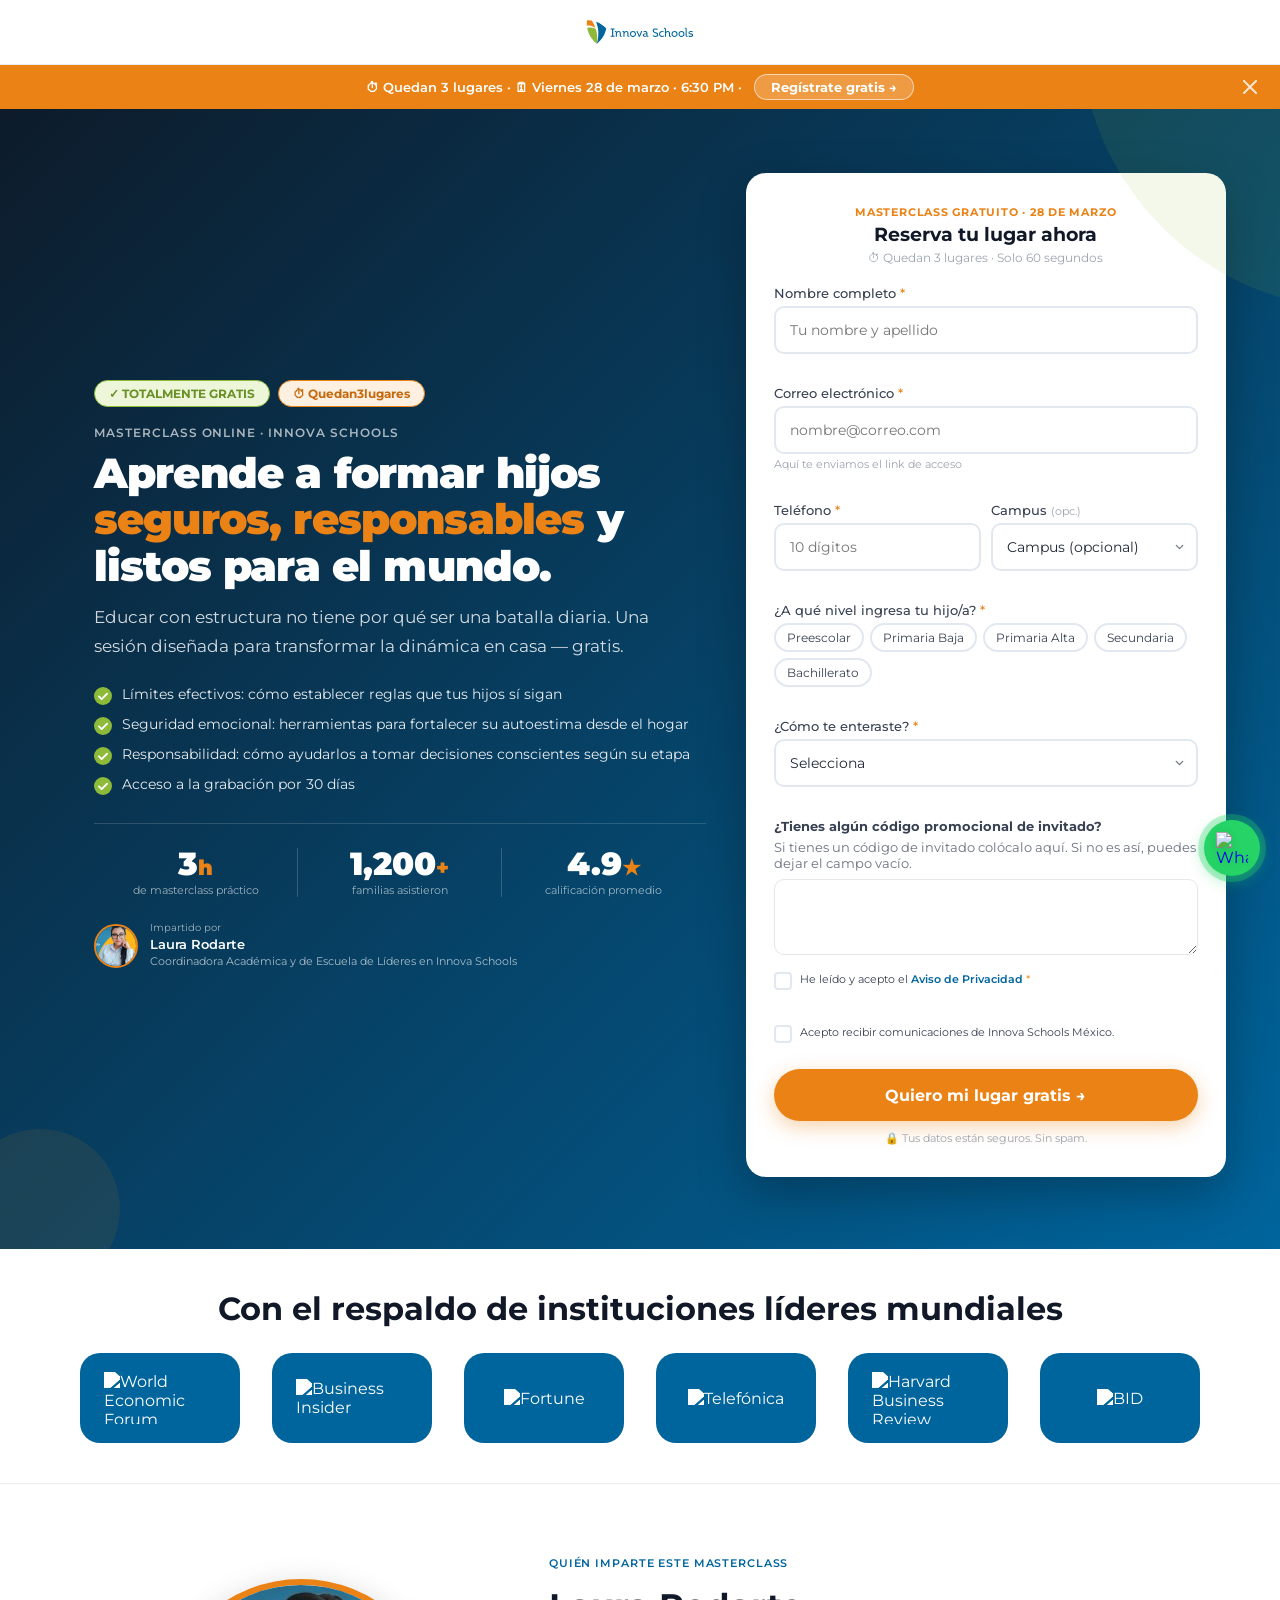
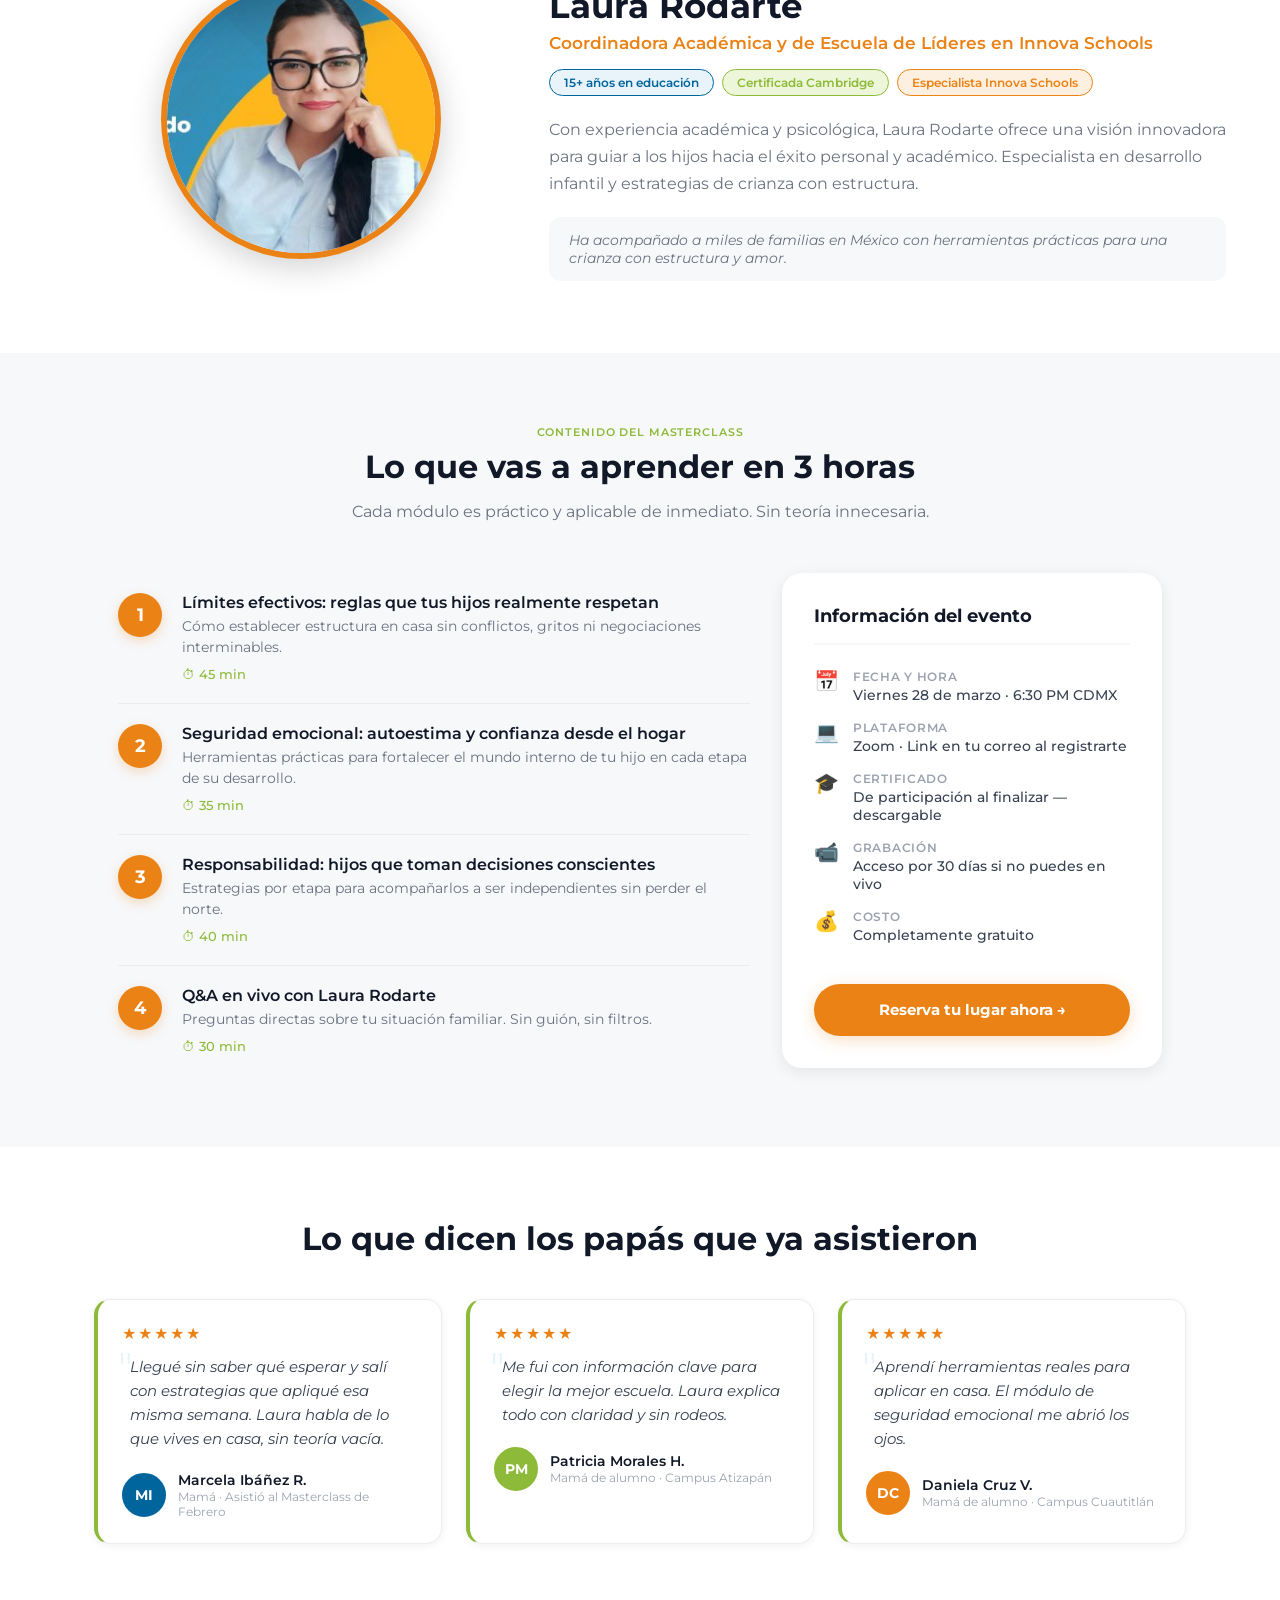
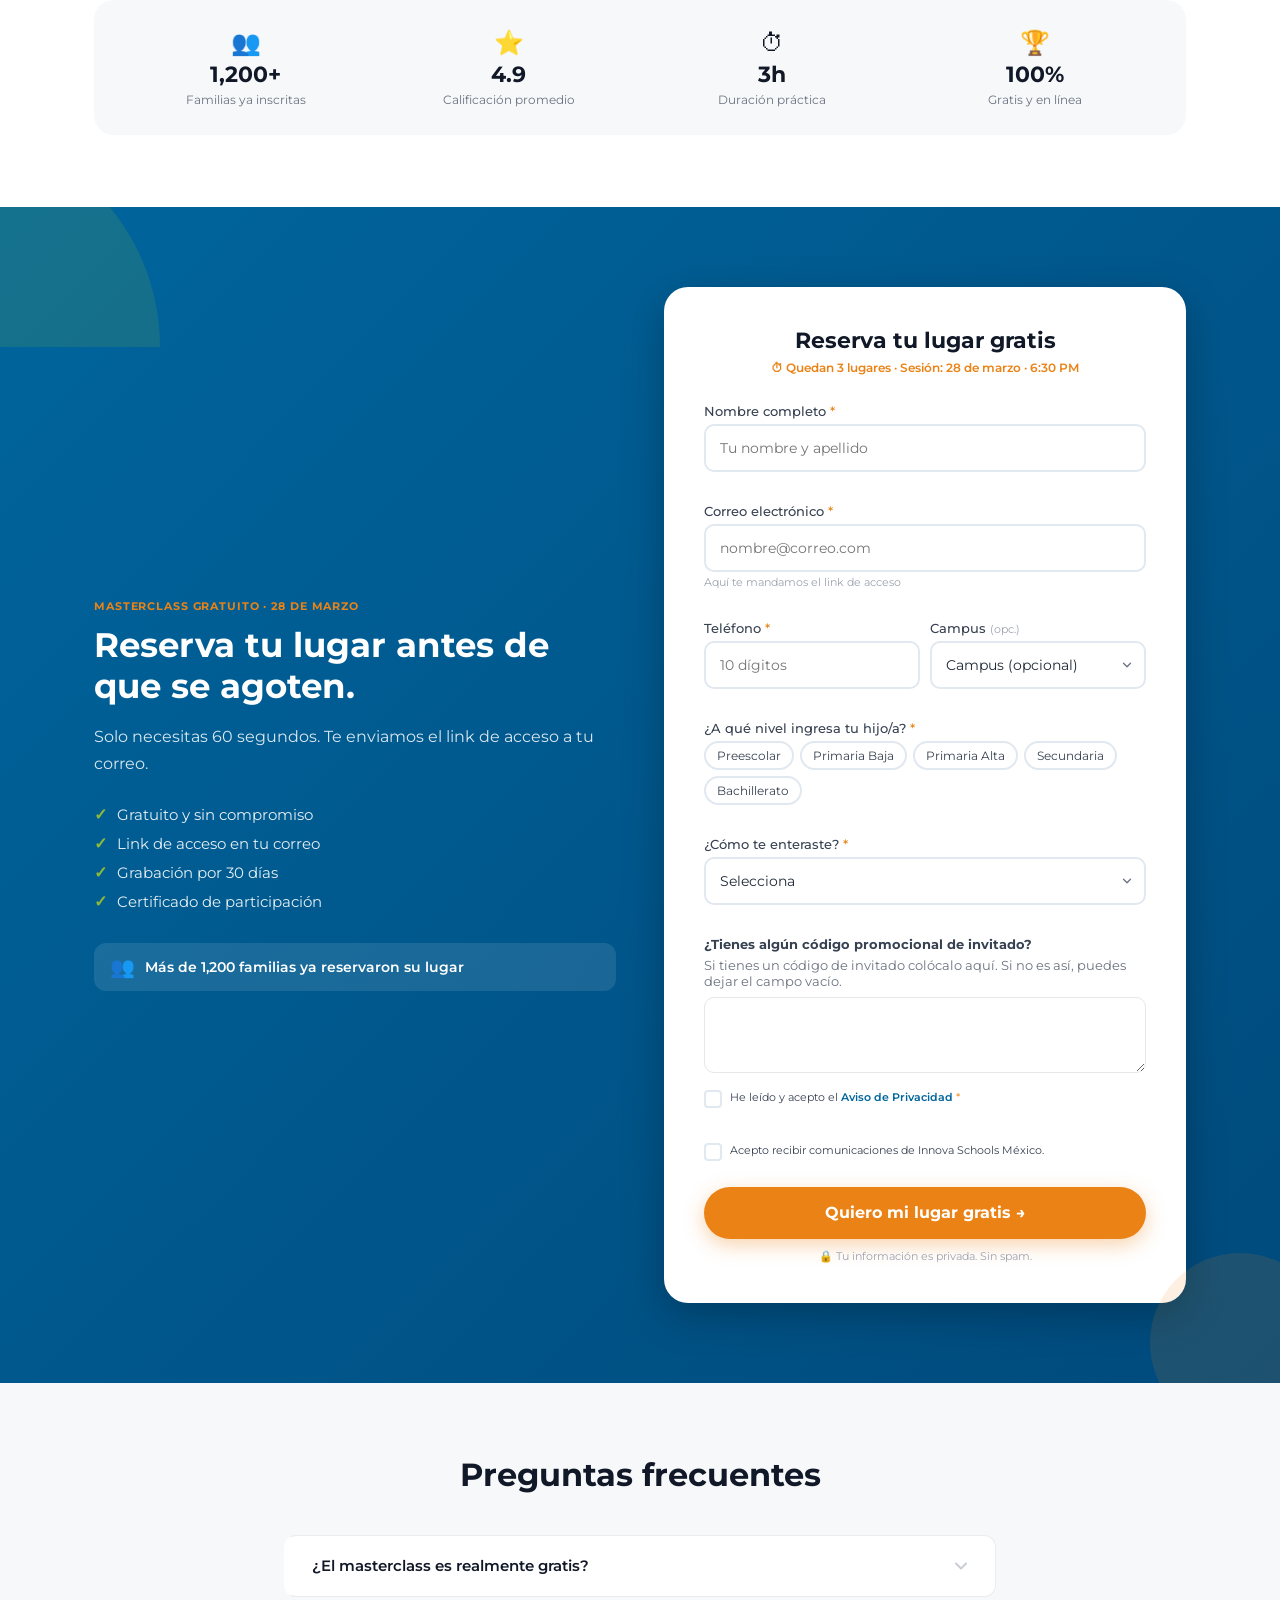
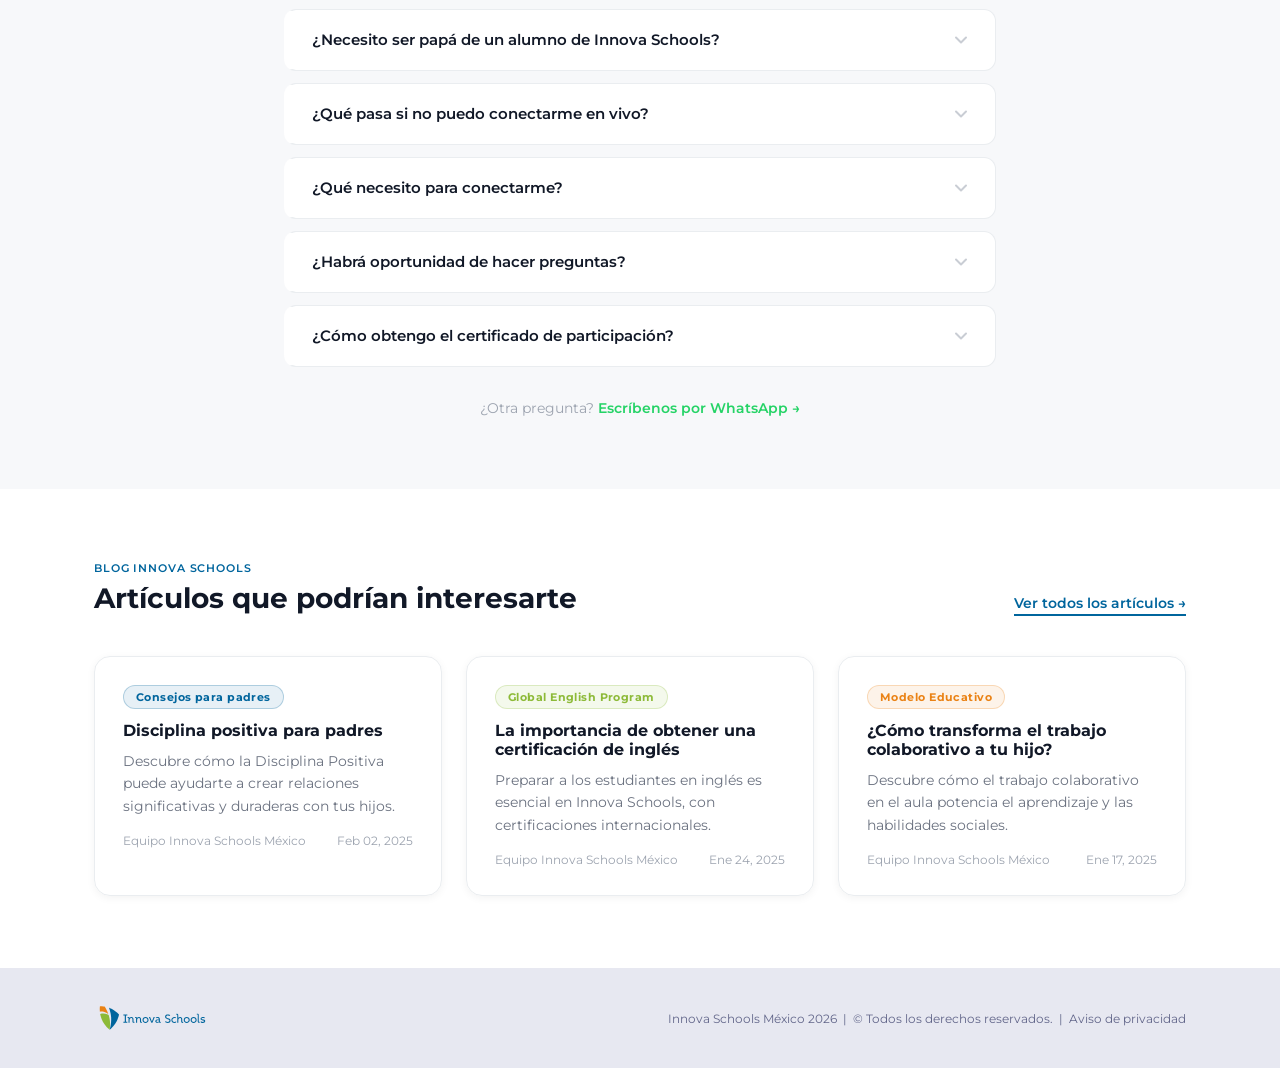
==== commit ebdca3dd: "fd" ====
--- a/index.html
+++ b/index.html
@@ -71,9 +71,11 @@
             <div class="field"><label>Campus <span class="opt">(opc.)</span></label><div class="select-wrap"><select id="h-campus"><option value="">Campus (opcional)</option><option>Campus Patriotismo (CDMX)</option><option>Campus Atizapán (Edomex)</option><option>Campus Coacalco (Edomex)</option><option>Campus Cuautitlán Izcalli (Edomex)</option><option>Campus Ecatepec (Edomex)</option><option>Campus Huehuetoca (Edomex)</option><option>Campus Ojo de Agua / Tecámac (Edomex)</option><option>Campus Tultepec (Edomex)</option><option>Campus Zumpango (Edomex)</option><option>Aún no lo sé</option></select><svg width="13" height="13" viewBox="0 0 16 16" fill="none"><path d="M4 6l4 4 4-4" stroke="#6B7280" stroke-width="1.5" stroke-linecap="round" stroke-linejoin="round"/></svg></div></div>
           </div>
           <div class="field"><label>¿A qué nivel ingresa tu hijo/a? <span class="req">*</span></label><div class="pills" id="h-pills"></div><div class="err-msg" id="h-niveles-err"></div></div>
-          <div class="field-row">
-            <div class="field"><label>¿Cómo te enteraste? <span class="req">*</span></label><div class="select-wrap"><select id="h-enterado"><option value="">Selecciona</option><option>Redes sociales</option><option>WhatsApp</option><option>Recomendación de un amigo</option><option>Búsqueda en Google</option><option>Correo electrónico</option><option>Otro</option></select><svg width="13" height="13" viewBox="0 0 16 16" fill="none"><path d="M4 6l4 4 4-4" stroke="#6B7280" stroke-width="1.5" stroke-linecap="round" stroke-linejoin="round"/></svg></div><div class="err-msg" id="h-enterado-err"></div></div>
-            <div class="field"><label>Código de invitado <span class="opt">(opc.)</span></label><input type="text" id="h-codigo" placeholder="Código"/></div>
+          <div class="field"><label>¿Cómo te enteraste? <span class="req">*</span></label><div class="select-wrap"><select id="h-enterado"><option value="">Selecciona</option><option>Redes sociales</option><option>WhatsApp</option><option>Recomendación de un amigo</option><option>Búsqueda en Google</option><option>Correo electrónico</option><option>Otro</option></select><svg width="13" height="13" viewBox="0 0 16 16" fill="none"><path d="M4 6l4 4 4-4" stroke="#6B7280" stroke-width="1.5" stroke-linecap="round" stroke-linejoin="round"/></svg></div><div class="err-msg" id="h-enterado-err"></div></div>
+          <div class="field">
+            <label style="font-weight:700">¿Tienes algún código promocional de invitado?</label>
+            <p style="font-size:13px;color:#6B7280;margin:4px 0 8px">Si tienes un código de invitado colócalo aquí. Si no es así, puedes dejar el campo vacío.</p>
+            <textarea id="h-codigo" rows="3" placeholder="" style="width:100%;resize:vertical;border:1px solid #E5E7EB;border-radius:10px;padding:10px 14px;font-size:14px;font-family:inherit;color:#374151;outline:none;transition:border-color 200ms" onfocus="this.style.borderColor='#00659D'" onblur="this.style.borderColor='#E5E7EB'"></textarea>
           </div>
           <div class="cb-row" onclick="toggleCb('h-privacy')"><div class="cb-box" id="h-privacy-box"></div><span class="cb-label">He leído y acepto el <a href="#" style="color:#00659D;font-weight:600">Aviso de Privacidad</a> <span style="color:#EA8215">*</span></span></div>
           <div class="err-msg" id="h-privacy-err" style="margin-bottom:8px"></div>
@@ -195,9 +197,11 @@
           <div class="field"><label>Campus <span class="opt">(opc.)</span></label><div class="select-wrap"><select id="r-campus"><option value="">Campus (opcional)</option><option>Campus Patriotismo (CDMX)</option><option>Campus Atizapán (Edomex)</option><option>Campus Coacalco (Edomex)</option><option>Campus Cuautitlán Izcalli (Edomex)</option><option>Campus Ecatepec (Edomex)</option><option>Campus Huehuetoca (Edomex)</option><option>Campus Ojo de Agua / Tecámac (Edomex)</option><option>Campus Tultepec (Edomex)</option><option>Campus Zumpango (Edomex)</option><option>Aún no lo sé</option></select><svg width="14" height="14" viewBox="0 0 16 16" fill="none"><path d="M4 6l4 4 4-4" stroke="#6B7280" stroke-width="1.5" stroke-linecap="round" stroke-linejoin="round"/></svg></div></div>
         </div>
         <div class="field"><label>¿A qué nivel ingresa tu hijo/a? <span class="req">*</span></label><div class="pills" id="r-pills"></div><div class="err-msg" id="r-niveles-err"></div></div>
-        <div class="field-row">
-          <div class="field"><label>¿Cómo te enteraste? <span class="req">*</span></label><div class="select-wrap"><select id="r-enterado"><option value="">Selecciona</option><option>Redes sociales</option><option>WhatsApp</option><option>Recomendación de un amigo</option><option>Búsqueda en Google</option><option>Correo electrónico</option><option>Otro</option></select><svg width="14" height="14" viewBox="0 0 16 16" fill="none"><path d="M4 6l4 4 4-4" stroke="#6B7280" stroke-width="1.5" stroke-linecap="round" stroke-linejoin="round"/></svg></div><div class="err-msg" id="r-enterado-err"></div></div>
-          <div class="field"><label>Código de invitado <span class="opt">(opc.)</span></label><input type="text" id="r-codigo" placeholder="Código"/></div>
+        <div class="field"><label>¿Cómo te enteraste? <span class="req">*</span></label><div class="select-wrap"><select id="r-enterado"><option value="">Selecciona</option><option>Redes sociales</option><option>WhatsApp</option><option>Recomendación de un amigo</option><option>Búsqueda en Google</option><option>Correo electrónico</option><option>Otro</option></select><svg width="14" height="14" viewBox="0 0 16 16" fill="none"><path d="M4 6l4 4 4-4" stroke="#6B7280" stroke-width="1.5" stroke-linecap="round" stroke-linejoin="round"/></svg></div><div class="err-msg" id="r-enterado-err"></div></div>
+        <div class="field">
+          <label style="font-weight:700">¿Tienes algún código promocional de invitado?</label>
+          <p style="font-size:13px;color:#6B7280;margin:4px 0 8px">Si tienes un código de invitado colócalo aquí. Si no es así, puedes dejar el campo vacío.</p>
+          <textarea id="r-codigo" rows="3" placeholder="" style="width:100%;resize:vertical;border:1px solid #E5E7EB;border-radius:10px;padding:10px 14px;font-size:14px;font-family:inherit;color:#374151;outline:none;transition:border-color 200ms" onfocus="this.style.borderColor='#00659D'" onblur="this.style.borderColor='#E5E7EB'"></textarea>
         </div>
         <div class="cb-row" onclick="toggleCb('r-privacy')"><div class="cb-box" id="r-privacy-box"></div><span class="cb-label">He leído y acepto el <a href="#" style="color:#00659D;font-weight:600">Aviso de Privacidad</a> <span style="color:#EA8215">*</span></span></div>
         <div class="err-msg" id="r-privacy-err" style="margin-bottom:8px"></div>
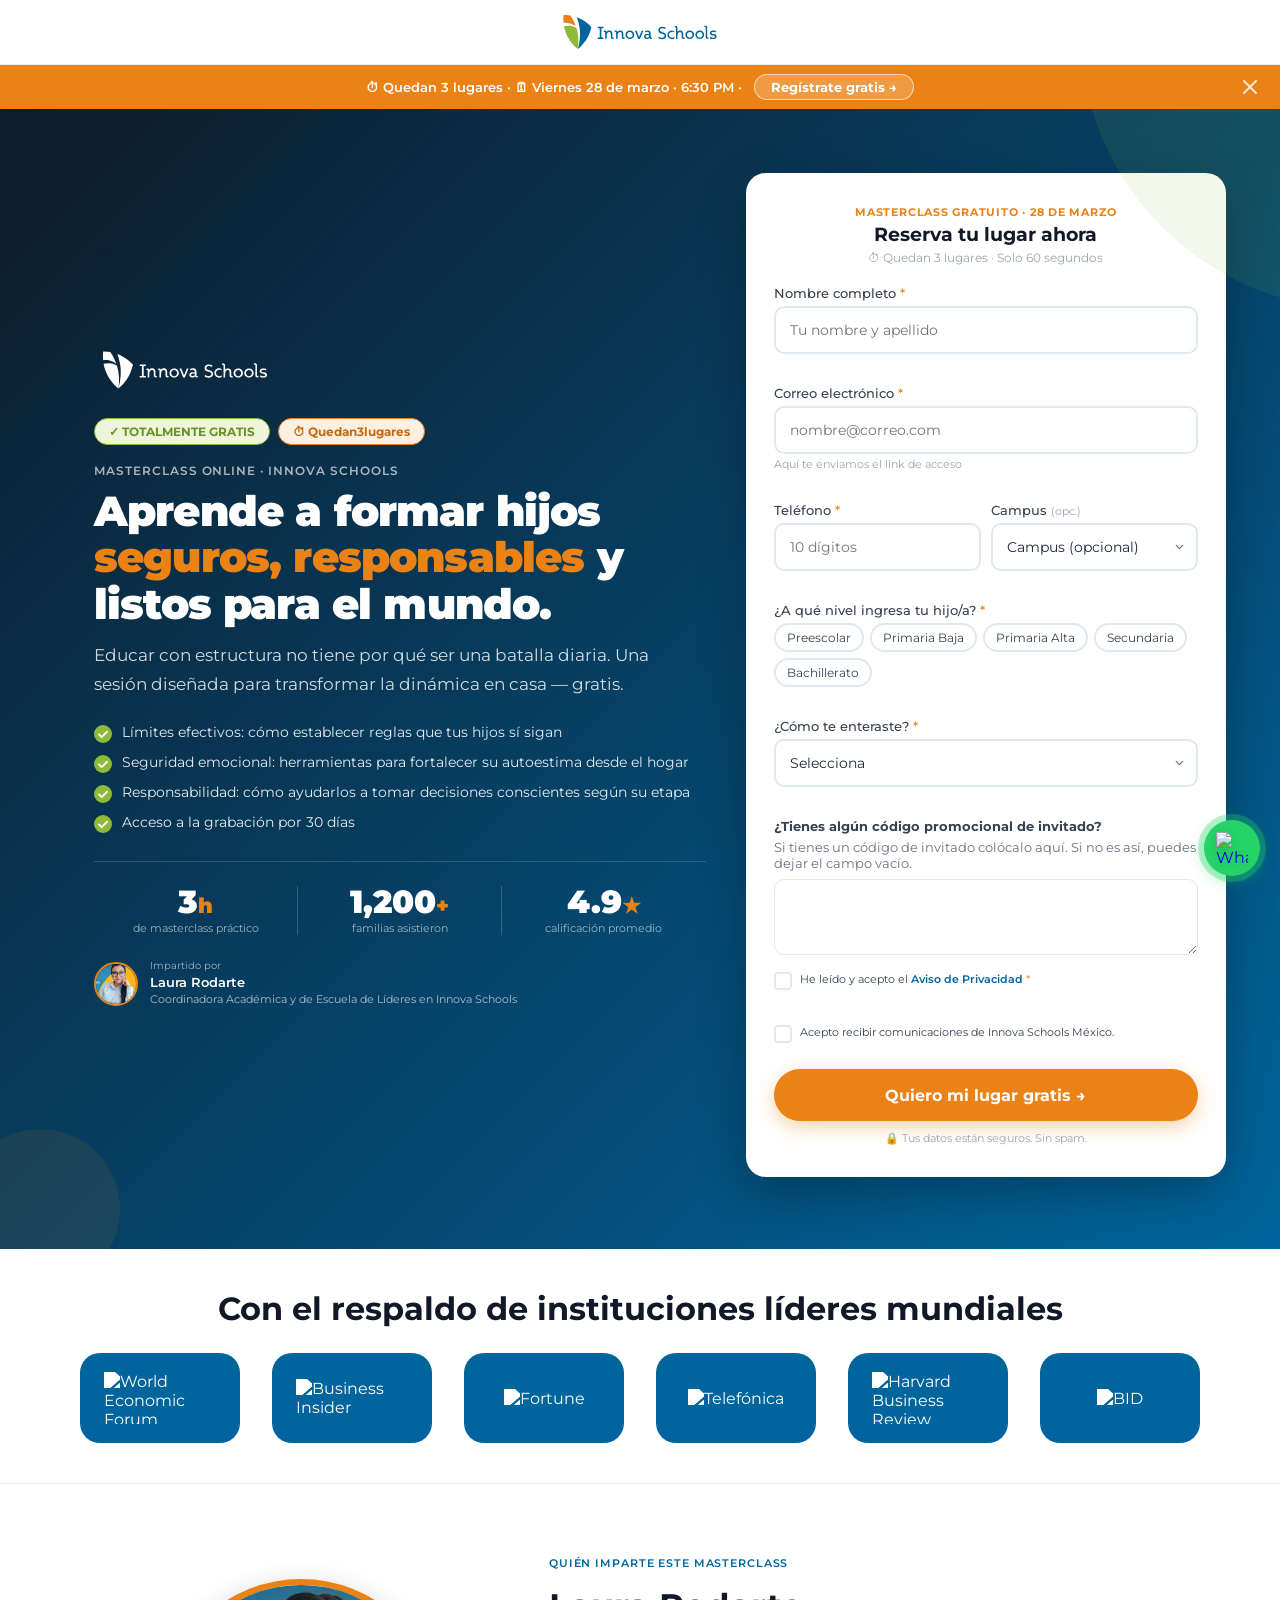
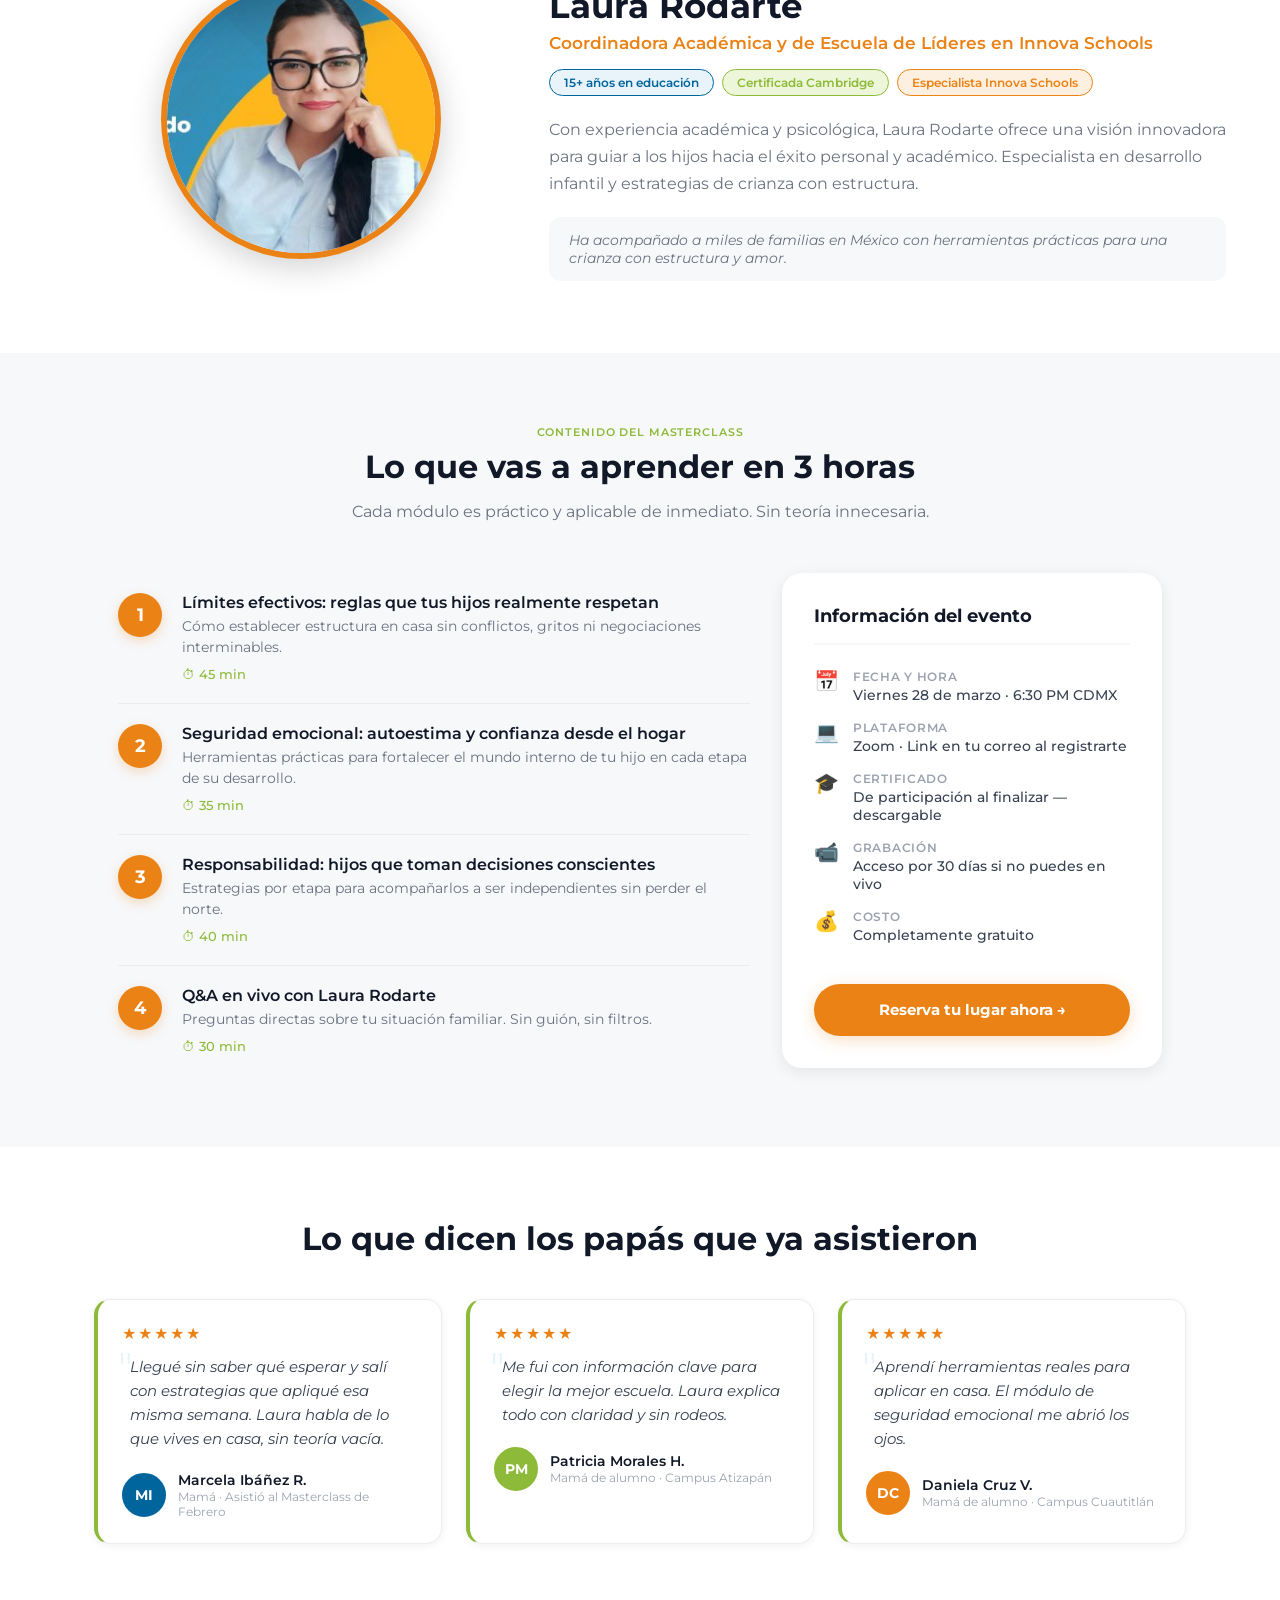
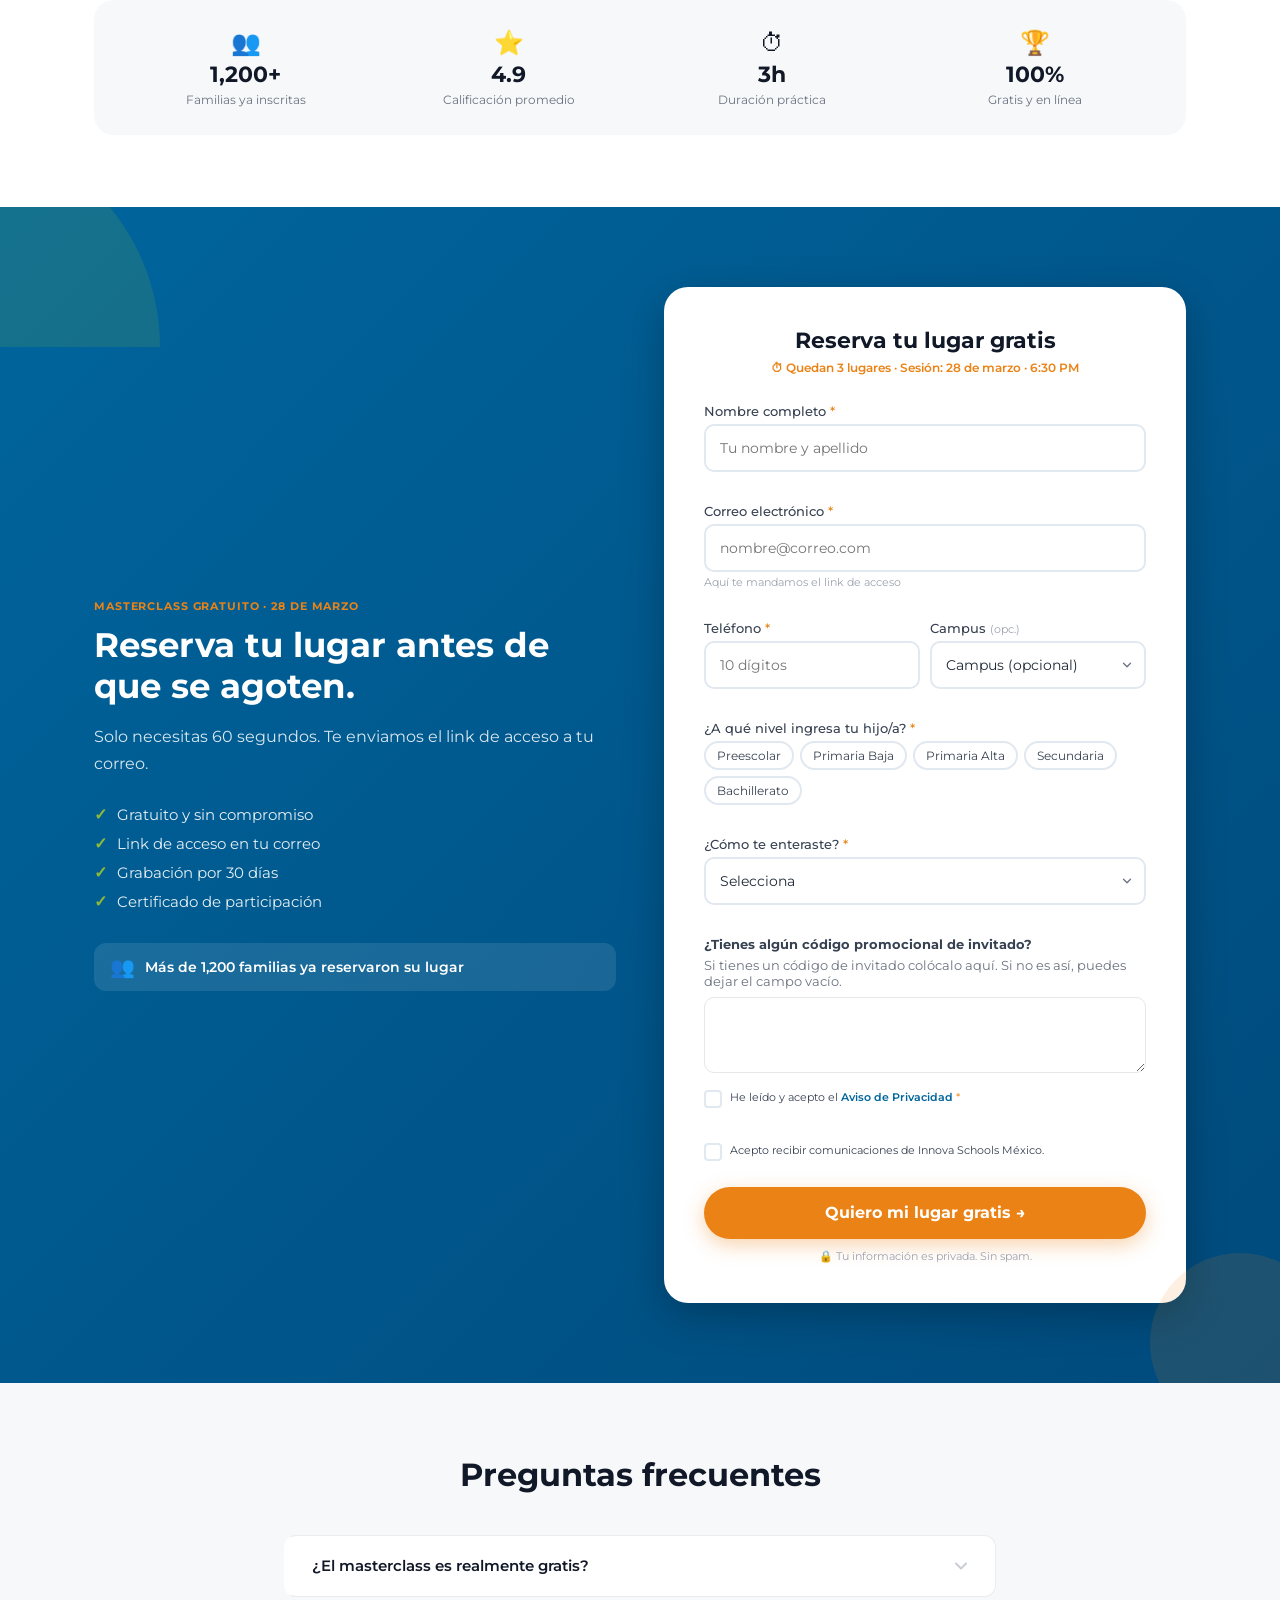
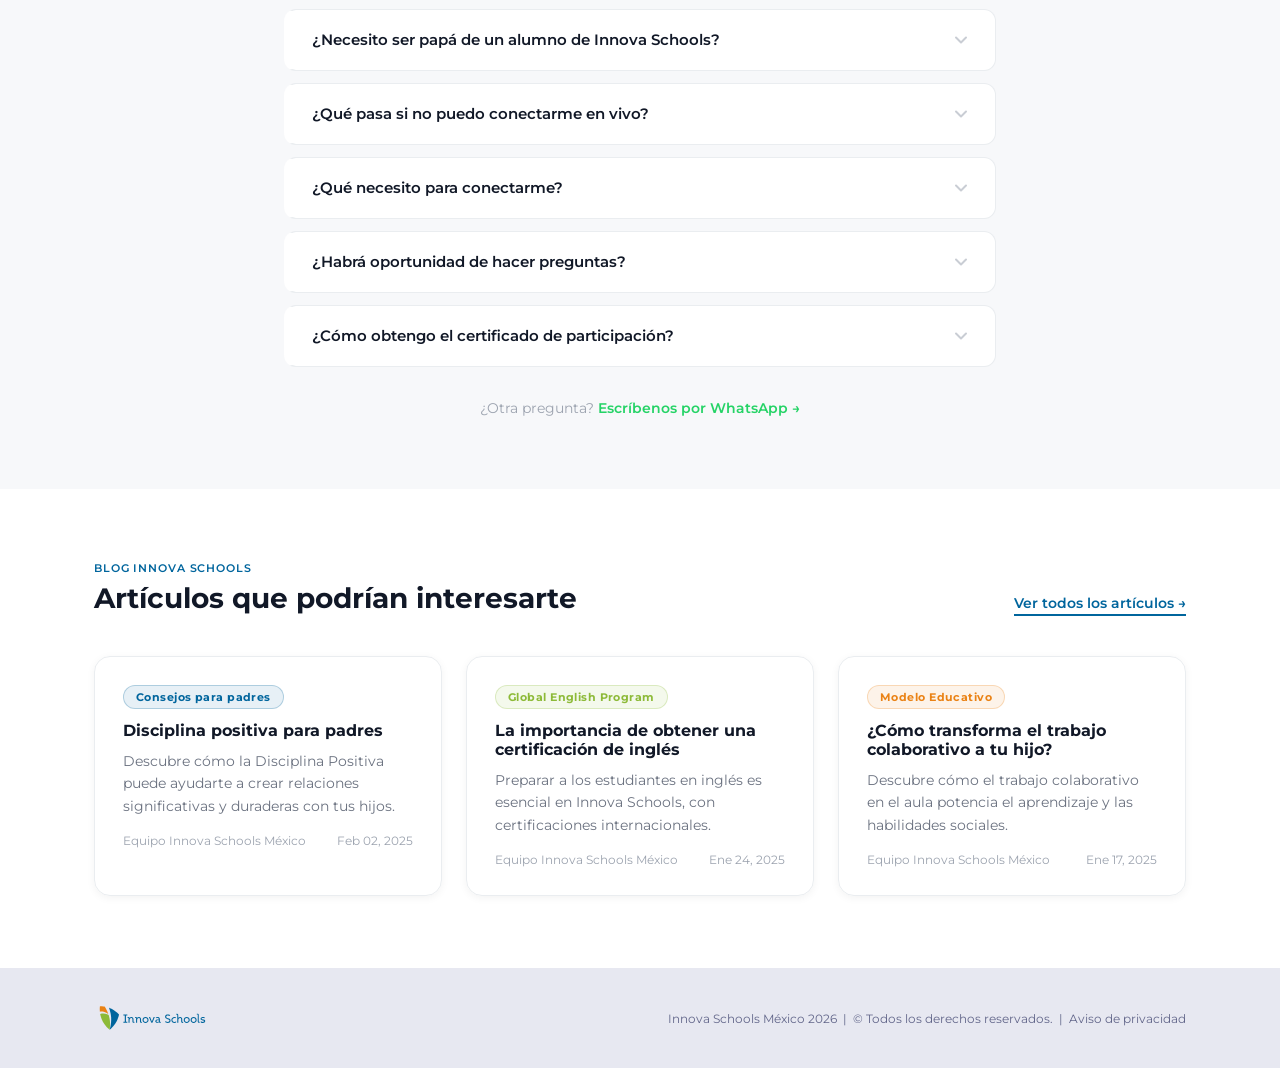
==== commit aedfe111: "Aumenta logo en navbar y agrega logo encima de las chips en el hero Co-Authored-By: Claude Sonnet 4." ====
--- a/index.html
+++ b/index.html
@@ -11,7 +11,7 @@
 <!-- NAVBAR -->
 <nav class="nav" id="main-nav">
   <div class="nav-inner" style="justify-content:center">
-    <img src="assets/img/logo.svg" alt="Innova Schools" class="nav-logo"/>
+    <img src="assets/img/logo.svg" alt="Innova Schools" class="nav-logo" style="height:52px"/>
   </div>
 </nav>
 
@@ -30,6 +30,7 @@
   <div class="hero-decor-bl"></div>
   <div class="hero-inner">
     <div>
+      <img src="assets/img/logo.svg" alt="Innova Schools" style="height:56px;width:auto;margin-bottom:20px;filter:brightness(0) invert(1)"/>
       <div style="display:flex;gap:8px;flex-wrap:wrap;margin-bottom:18px">
         <span class="badge badge-green">✓ TOTALMENTE GRATIS</span>
         <span class="badge badge-orange">⏱ Quedan <span class="lugares-count">47</span> lugares</span>
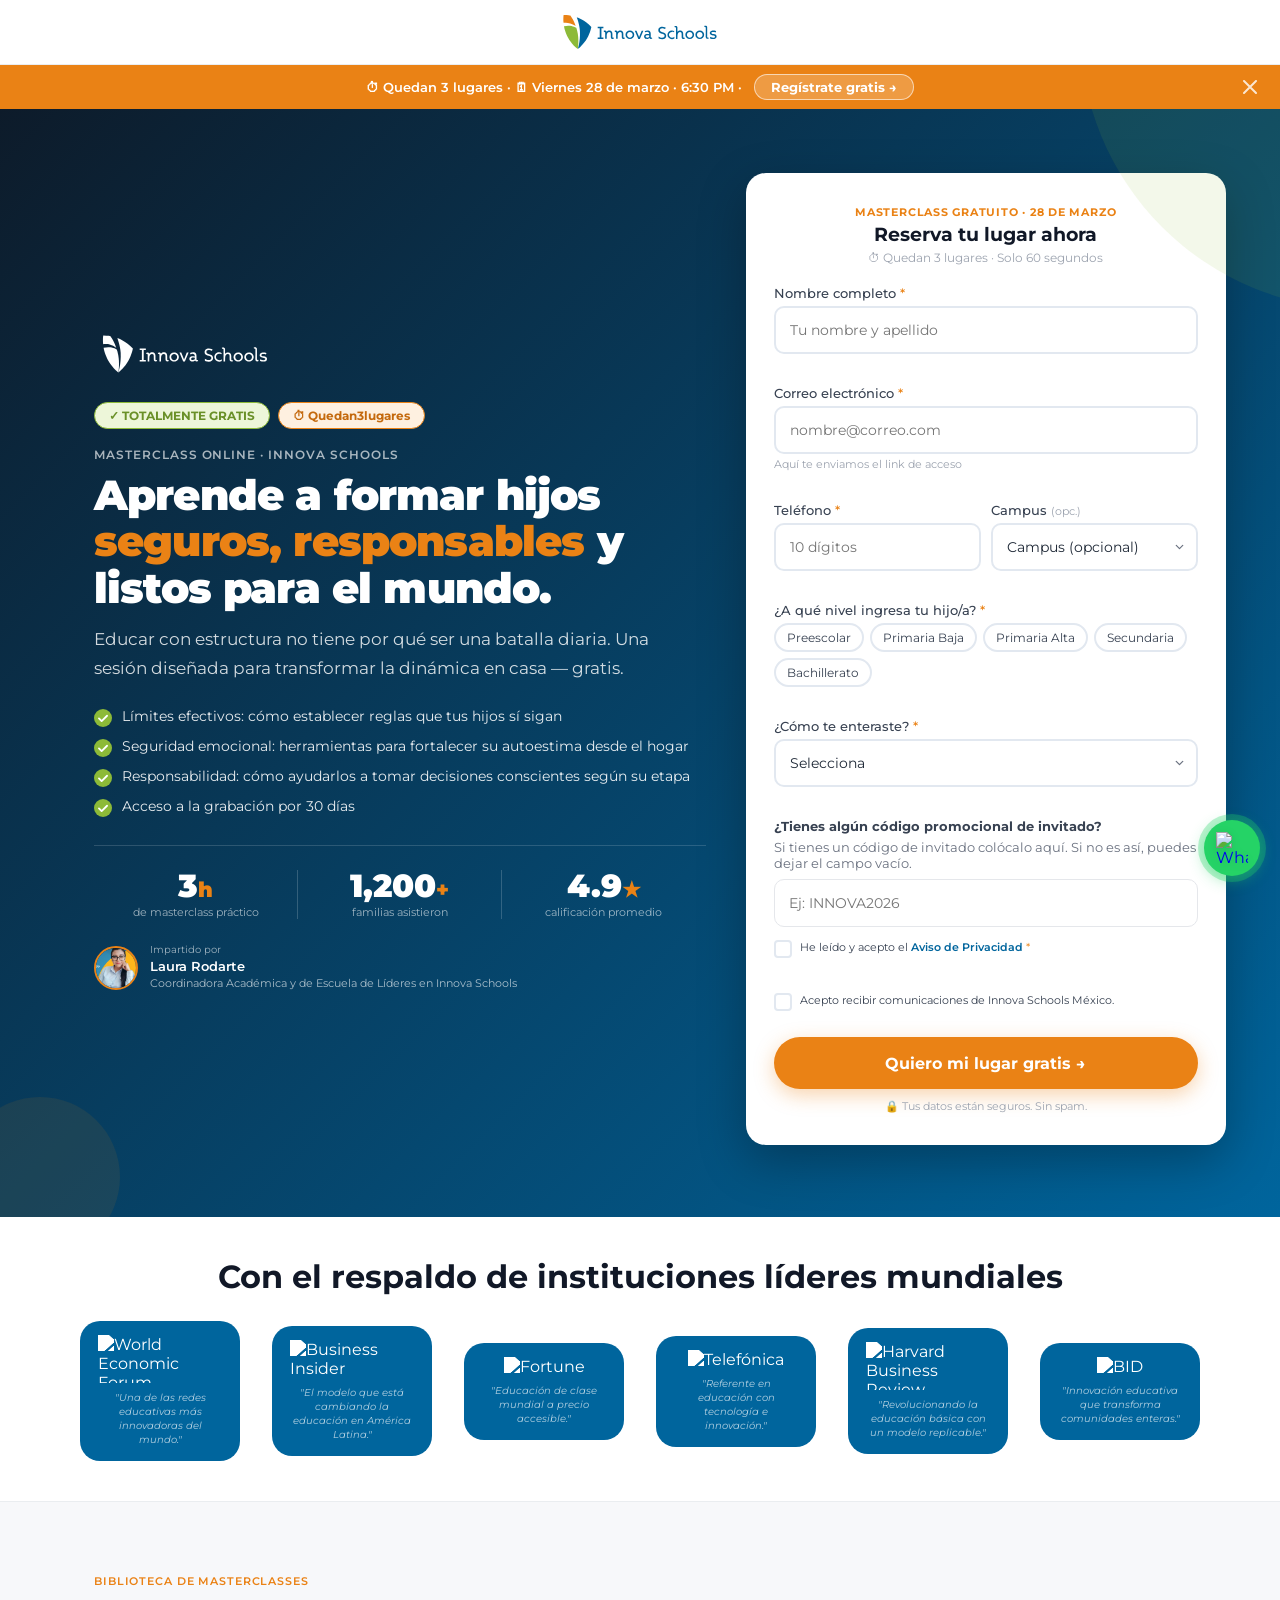
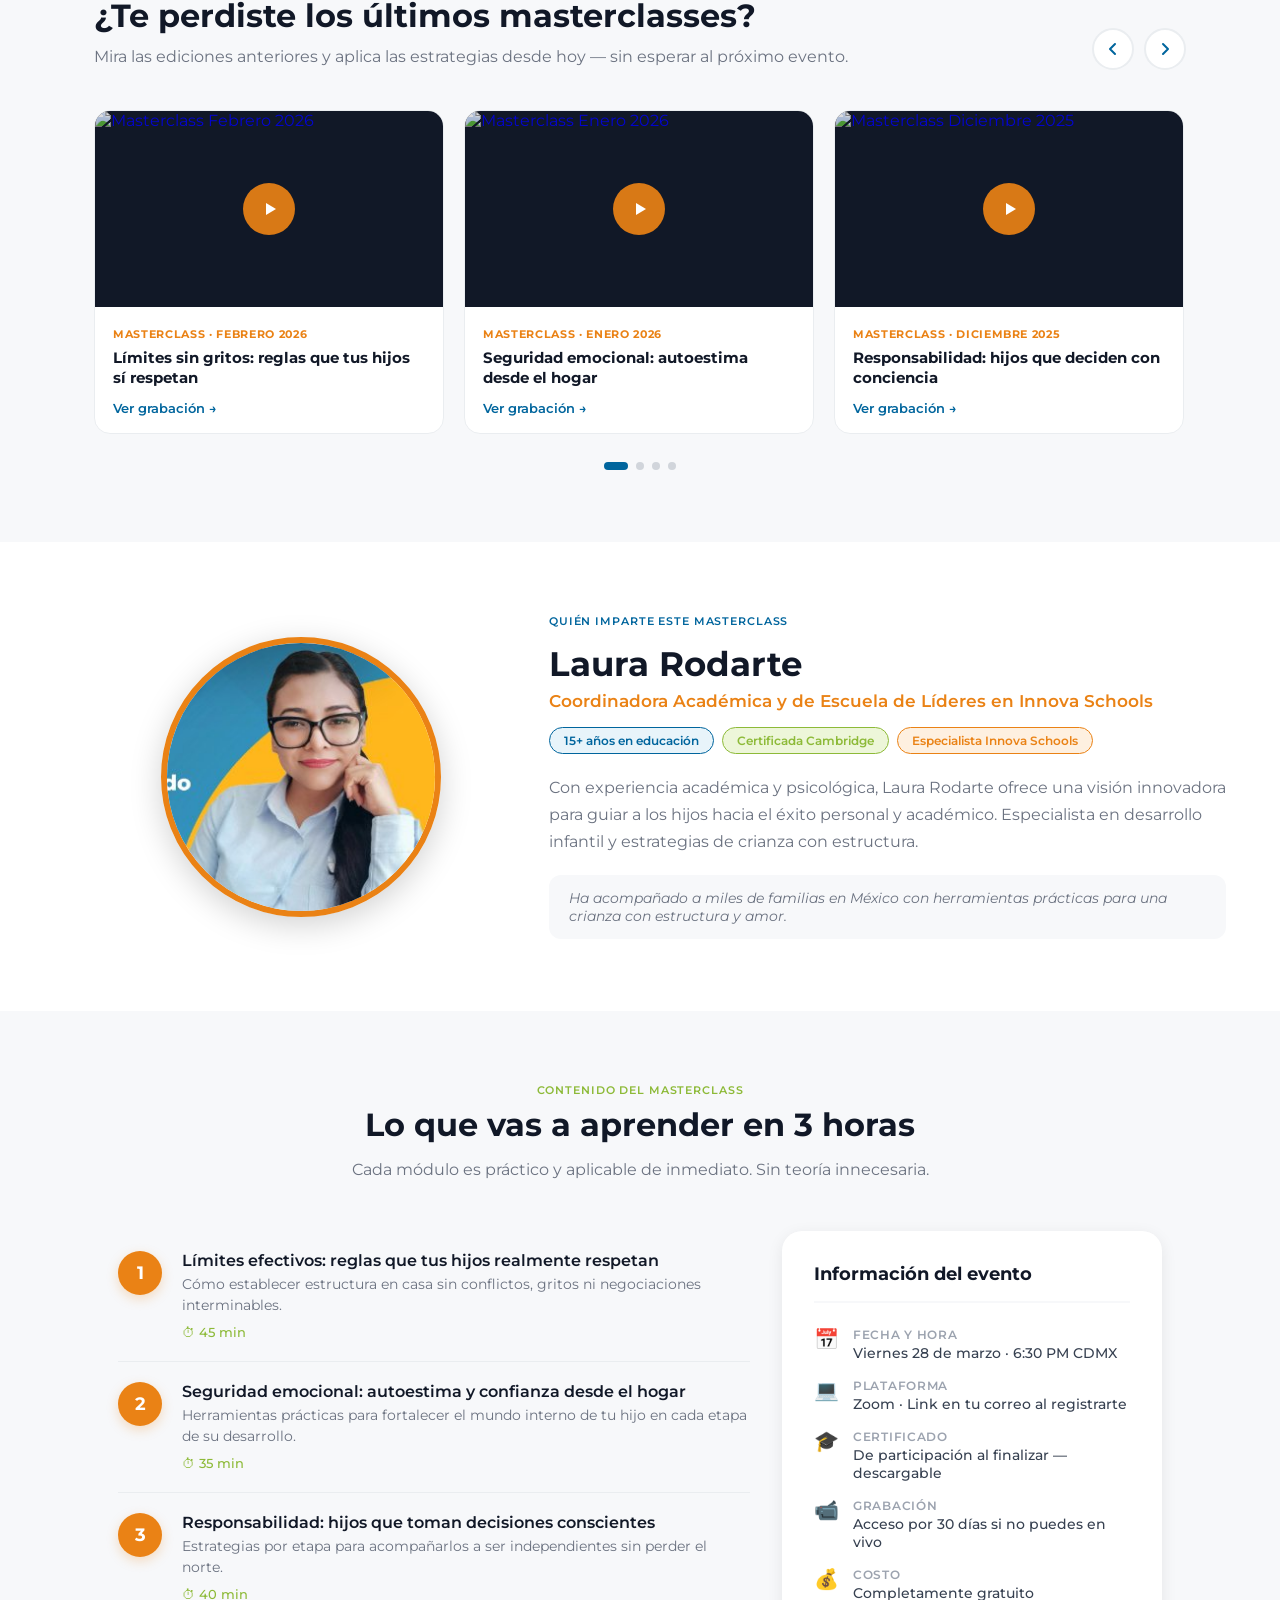
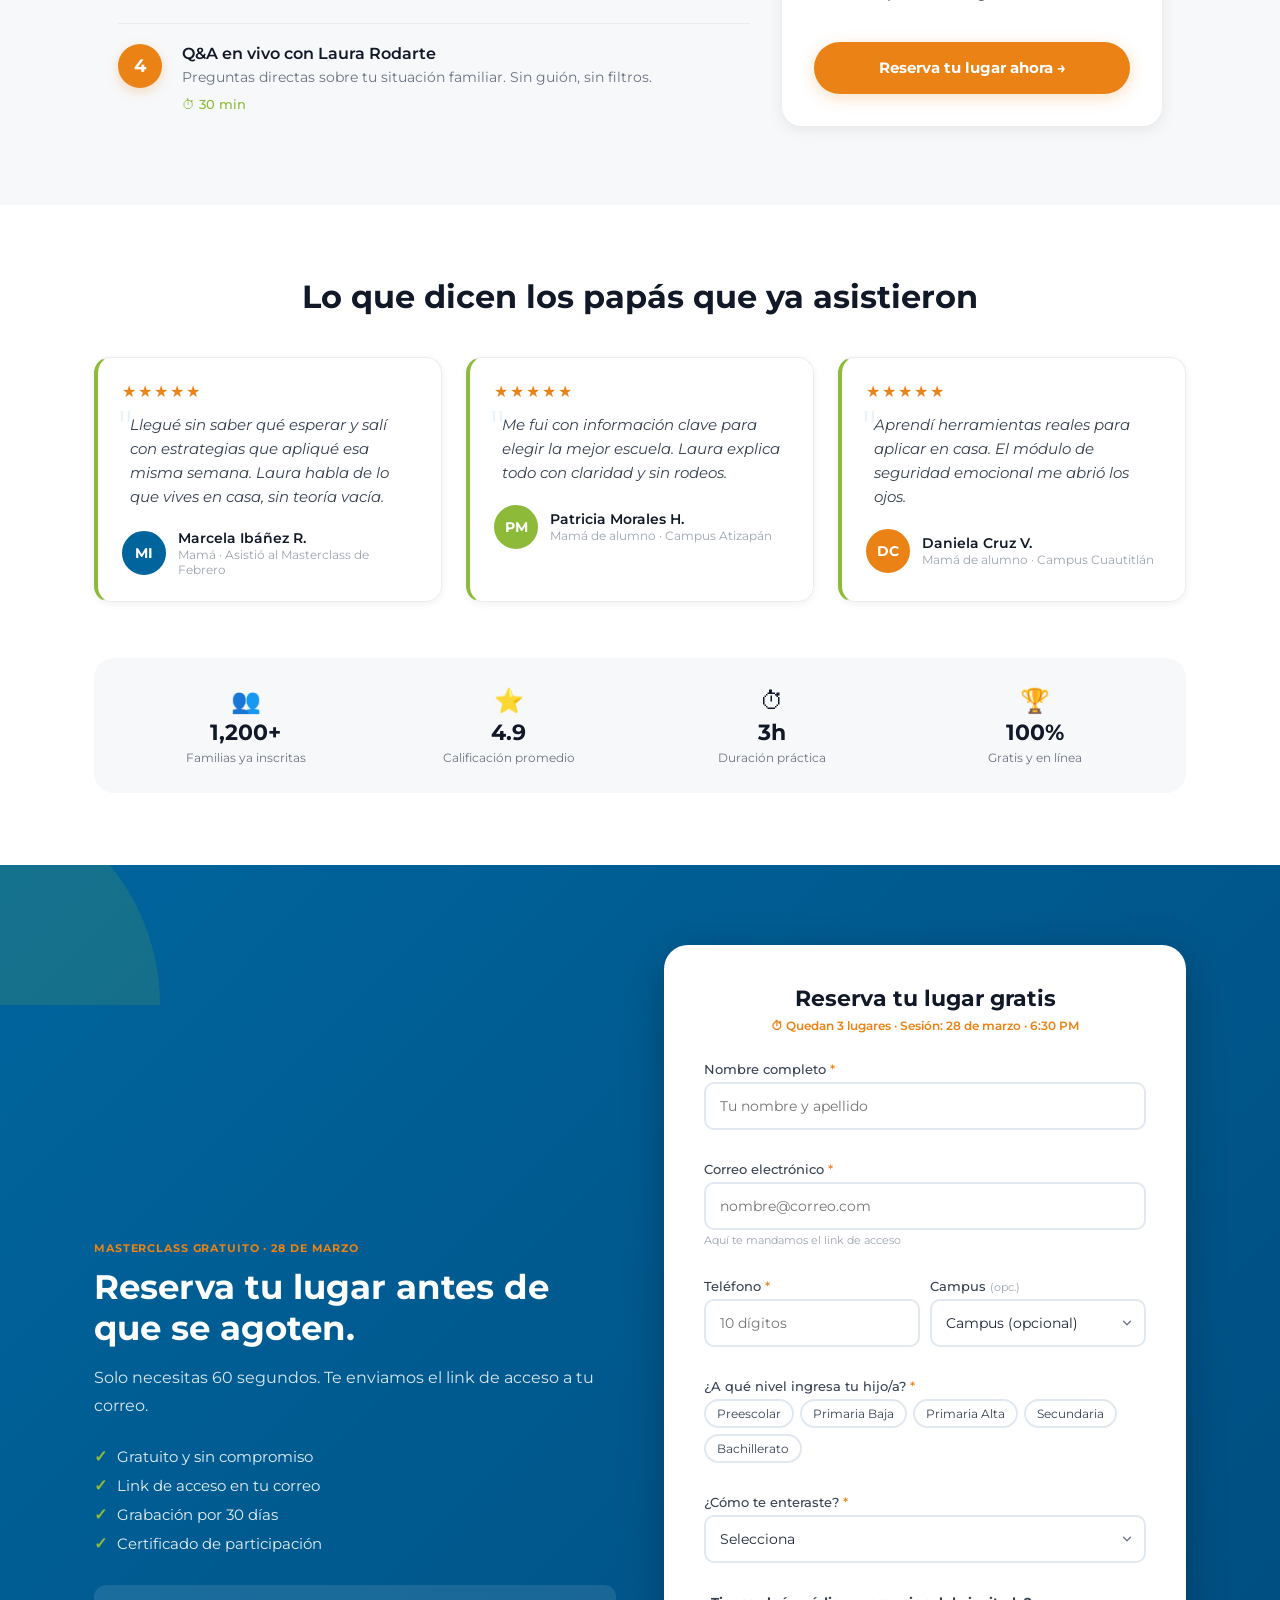
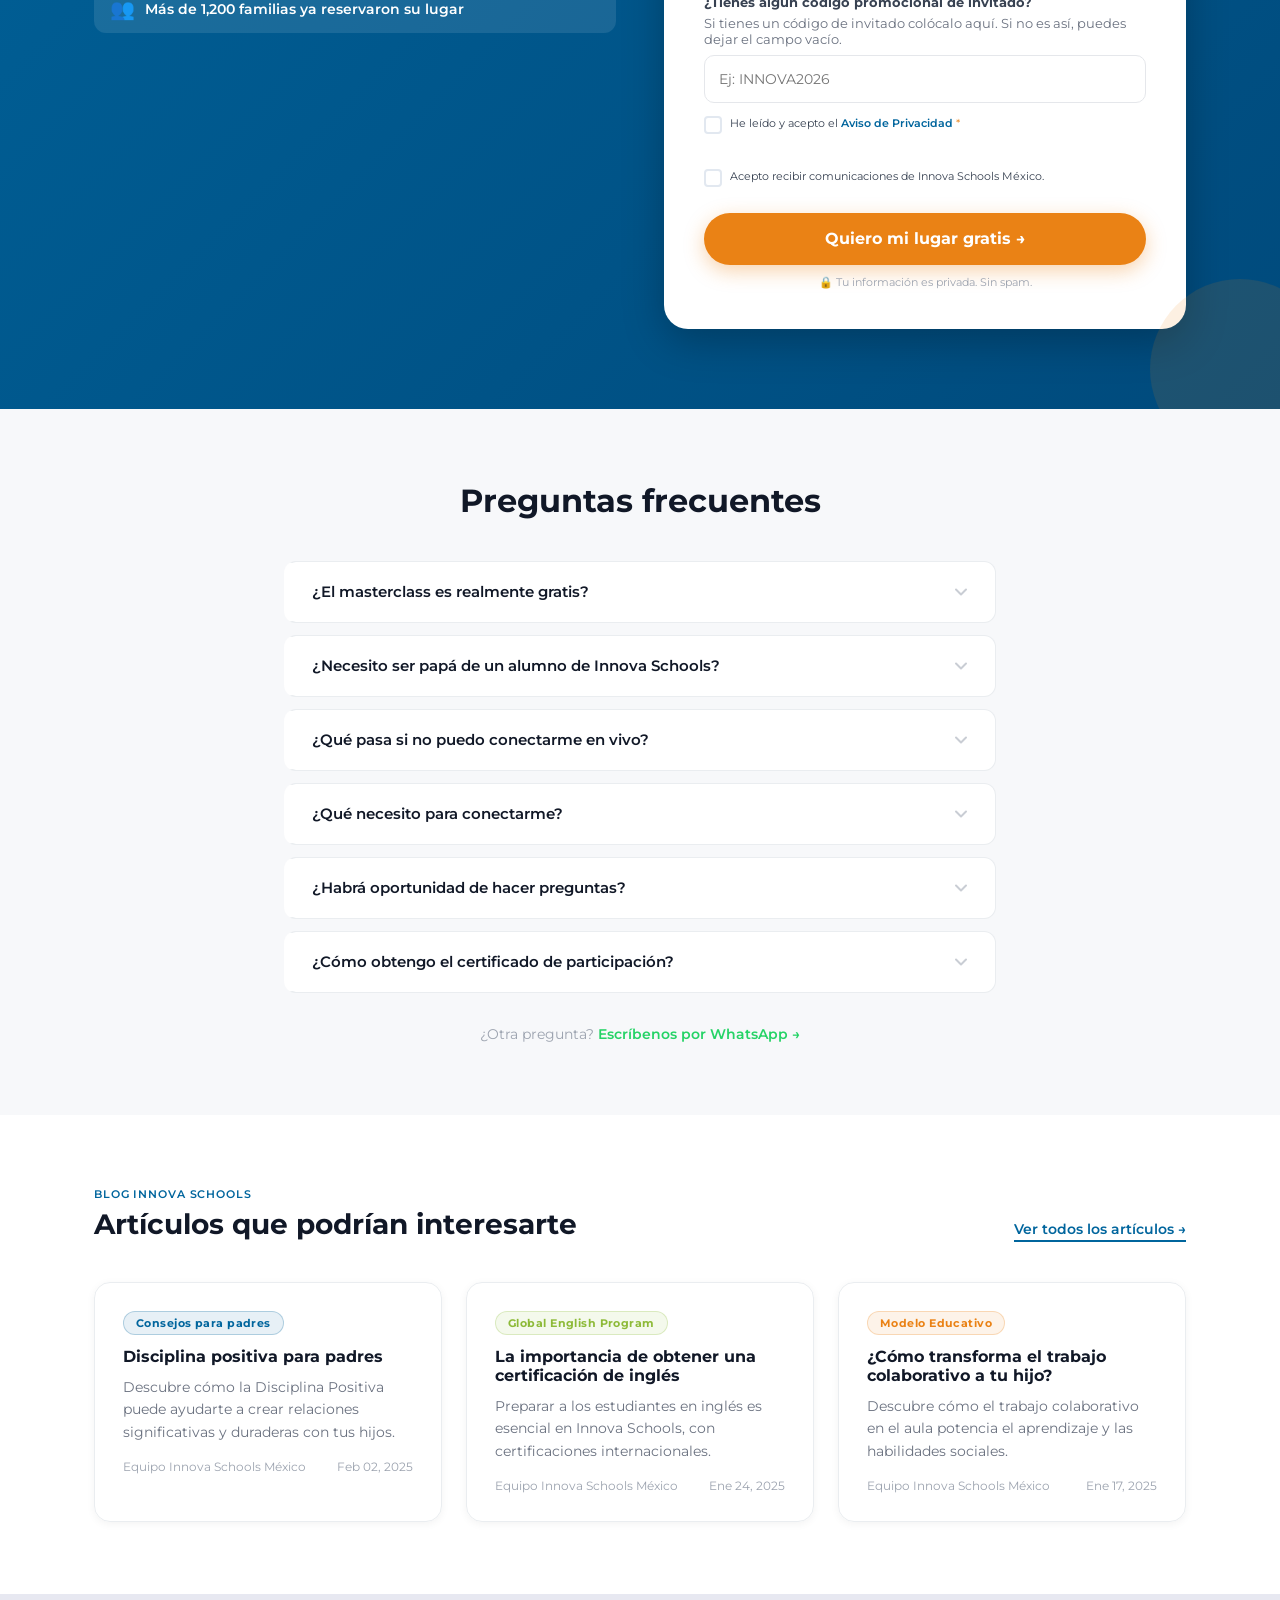
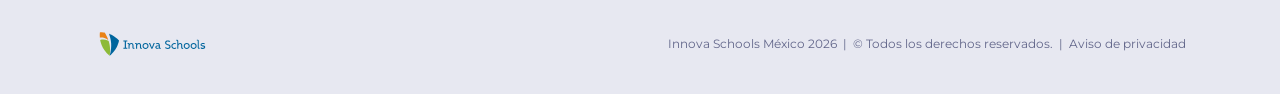
==== commit 178b7f9f: "cambvios" ====
--- a/index.html
+++ b/index.html
@@ -76,7 +76,7 @@
           <div class="field">
             <label style="font-weight:700">¿Tienes algún código promocional de invitado?</label>
             <p style="font-size:13px;color:#6B7280;margin:4px 0 8px">Si tienes un código de invitado colócalo aquí. Si no es así, puedes dejar el campo vacío.</p>
-            <textarea id="h-codigo" rows="3" placeholder="" style="width:100%;resize:vertical;border:1px solid #E5E7EB;border-radius:10px;padding:10px 14px;font-size:14px;font-family:inherit;color:#374151;outline:none;transition:border-color 200ms" onfocus="this.style.borderColor='#00659D'" onblur="this.style.borderColor='#E5E7EB'"></textarea>
+            <input type="text" id="h-codigo" placeholder="Ej: INNOVA2026" style="width:100%;border:1px solid #E5E7EB;border-radius:10px;padding:10px 14px;font-size:14px;font-family:inherit;color:#374151;outline:none;transition:border-color 200ms;box-sizing:border-box" onfocus="this.style.borderColor='#00659D'" onblur="this.style.borderColor='#E5E7EB'"/>
           </div>
           <div class="cb-row" onclick="toggleCb('h-privacy')"><div class="cb-box" id="h-privacy-box"></div><span class="cb-label">He leído y acepto el <a href="#" style="color:#00659D;font-weight:600">Aviso de Privacidad</a> <span style="color:#EA8215">*</span></span></div>
           <div class="err-msg" id="h-privacy-err" style="margin-bottom:8px"></div>
@@ -94,13 +94,139 @@
   <div class="recognition-inner">
     <h2 class="section-title">Con el respaldo de instituciones líderes mundiales</h2>
     <div class="logos">
-      <div class="logo-card"><img src="https://innovaschools.edu.mx/wp-content/uploads/2024/10/world-economic-forum.png" alt="World Economic Forum"/></div>
-      <div class="logo-card"><img src="https://innovaschools.edu.mx/wp-content/uploads/2024/10/business-insider.png" alt="Business Insider"/></div>
-      <div class="logo-card"><img src="https://innovaschools.edu.mx/wp-content/uploads/2024/10/fortune.png" alt="Fortune"/></div>
-      <div class="logo-card"><img src="https://innovaschools.edu.mx/wp-content/uploads/2024/10/telefonica.png" alt="Telefónica"/></div>
-      <div class="logo-card"><img src="https://innovaschools.edu.mx/wp-content/uploads/2024/10/harvard-business-review.png" alt="Harvard Business Review"/></div>
-      <div class="logo-card"><img src="https://innovaschools.edu.mx/wp-content/uploads/2024/10/bid.png" alt="BID"/></div>
-    </div>
+      <div class="logo-card">
+        <img src="https://innovaschools.edu.mx/wp-content/uploads/2024/10/world-economic-forum.png" alt="World Economic Forum"/>
+        <p class="logo-quote">"Una de las redes educativas más innovadoras del mundo."</p>
+      </div>
+      <div class="logo-card">
+        <img src="https://innovaschools.edu.mx/wp-content/uploads/2024/10/business-insider.png" alt="Business Insider"/>
+        <p class="logo-quote">"El modelo que está cambiando la educación en América Latina."</p>
+      </div>
+      <div class="logo-card">
+        <img src="https://innovaschools.edu.mx/wp-content/uploads/2024/10/fortune.png" alt="Fortune"/>
+        <p class="logo-quote">"Educación de clase mundial a precio accesible."</p>
+      </div>
+      <div class="logo-card">
+        <img src="https://innovaschools.edu.mx/wp-content/uploads/2024/10/telefonica.png" alt="Telefónica"/>
+        <p class="logo-quote">"Referente en educación con tecnología e innovación."</p>
+      </div>
+      <div class="logo-card">
+        <img src="https://innovaschools.edu.mx/wp-content/uploads/2024/10/harvard-business-review.png" alt="Harvard Business Review"/>
+        <p class="logo-quote">"Revolucionando la educación básica con un modelo replicable."</p>
+      </div>
+      <div class="logo-card">
+        <img src="https://innovaschools.edu.mx/wp-content/uploads/2024/10/bid.png" alt="BID"/>
+        <p class="logo-quote">"Innovación educativa que transforma comunidades enteras."</p>
+      </div>
+    </div>
+  </div>
+</section>
+
+<!-- PAST MASTERCLASSES SLIDER -->
+<section class="mc-slider-section">
+  <div class="container">
+    <div style="display:flex;align-items:flex-end;justify-content:space-between;flex-wrap:wrap;gap:16px;margin-bottom:40px">
+      <div>
+        <p style="font-size:11px;font-weight:600;letter-spacing:.08em;text-transform:uppercase;color:#EA8215;margin-bottom:8px">Biblioteca de masterclasses</p>
+        <h2 style="font-size:clamp(22px,3vw,32px);font-weight:700;color:#111827;line-height:1.25;margin-bottom:8px">¿Te perdiste los últimos masterclasses?</h2>
+        <p style="font-size:16px;color:#6B7280;line-height:1.6;margin:0">Mira las ediciones anteriores y aplica las estrategias desde hoy — sin esperar al próximo evento.</p>
+      </div>
+      <div style="display:flex;gap:10px;flex-shrink:0">
+        <button id="mc-prev" onclick="mcSlide(-1)" aria-label="Anterior" style="width:42px;height:42px;border-radius:50%;border:2px solid #EAEDF0;background:#fff;color:#00659D;cursor:pointer;display:flex;align-items:center;justify-content:center;transition:all 150ms" onmouseover="this.style.borderColor='#00659D';this.style.background='#00659D';this.style.color='#fff'" onmouseout="this.style.borderColor='#EAEDF0';this.style.background='#fff';this.style.color='#00659D'">
+          <svg width="16" height="16" viewBox="0 0 16 16" fill="none"><path d="M10 3L5 8l5 5" stroke="currentColor" stroke-width="2" stroke-linecap="round" stroke-linejoin="round"/></svg>
+        </button>
+        <button id="mc-next" onclick="mcSlide(1)" aria-label="Siguiente" style="width:42px;height:42px;border-radius:50%;border:2px solid #EAEDF0;background:#fff;color:#00659D;cursor:pointer;display:flex;align-items:center;justify-content:center;transition:all 150ms" onmouseover="this.style.borderColor='#00659D';this.style.background='#00659D';this.style.color='#fff'" onmouseout="this.style.borderColor='#EAEDF0';this.style.background='#fff';this.style.color='#00659D'">
+          <svg width="16" height="16" viewBox="0 0 16 16" fill="none"><path d="M6 3l5 5-5 5" stroke="currentColor" stroke-width="2" stroke-linecap="round" stroke-linejoin="round"/></svg>
+        </button>
+      </div>
+    </div>
+
+    <div style="overflow:hidden">
+      <div id="mc-track" style="display:flex;gap:20px;transition:transform 400ms cubic-bezier(.4,0,.2,1);will-change:transform">
+
+        <!-- Card 1 -->
+        <div class="mc-card">
+          <a href="https://www.youtube.com/watch?v=3dvVq6lvtBM" target="_blank" rel="noopener" class="mc-thumb">
+            <img src="https://img.youtube.com/vi/3dvVq6lvtBM/hqdefault.jpg" alt="Masterclass Febrero 2026"/>
+            <div class="mc-play"><div><svg width="20" height="20" viewBox="0 0 20 20" fill="none"><path d="M7 4l10 6-10 6V4z" fill="white"/></svg></div></div>
+          </a>
+          <div class="mc-body">
+            <span class="mc-tag">Masterclass · Febrero 2026</span>
+            <h3>Límites sin gritos: reglas que tus hijos sí respetan</h3>
+            <a href="https://www.youtube.com/watch?v=3dvVq6lvtBM" target="_blank" rel="noopener" class="mc-link">Ver grabación →</a>
+          </div>
+        </div>
+
+        <!-- Card 2 -->
+        <div class="mc-card">
+          <a href="https://www.youtube.com/watch?v=3dvVq6lvtBM" target="_blank" rel="noopener" class="mc-thumb">
+            <img src="https://img.youtube.com/vi/3dvVq6lvtBM/hqdefault.jpg" alt="Masterclass Enero 2026"/>
+            <div class="mc-play"><div><svg width="20" height="20" viewBox="0 0 20 20" fill="none"><path d="M7 4l10 6-10 6V4z" fill="white"/></svg></div></div>
+          </a>
+          <div class="mc-body">
+            <span class="mc-tag">Masterclass · Enero 2026</span>
+            <h3>Seguridad emocional: autoestima desde el hogar</h3>
+            <a href="https://www.youtube.com/watch?v=3dvVq6lvtBM" target="_blank" rel="noopener" class="mc-link">Ver grabación →</a>
+          </div>
+        </div>
+
+        <!-- Card 3 -->
+        <div class="mc-card">
+          <a href="https://www.youtube.com/watch?v=3dvVq6lvtBM" target="_blank" rel="noopener" class="mc-thumb">
+            <img src="https://img.youtube.com/vi/3dvVq6lvtBM/hqdefault.jpg" alt="Masterclass Diciembre 2025"/>
+            <div class="mc-play"><div><svg width="20" height="20" viewBox="0 0 20 20" fill="none"><path d="M7 4l10 6-10 6V4z" fill="white"/></svg></div></div>
+          </a>
+          <div class="mc-body">
+            <span class="mc-tag">Masterclass · Diciembre 2025</span>
+            <h3>Responsabilidad: hijos que deciden con conciencia</h3>
+            <a href="https://www.youtube.com/watch?v=3dvVq6lvtBM" target="_blank" rel="noopener" class="mc-link">Ver grabación →</a>
+          </div>
+        </div>
+
+        <!-- Card 4 -->
+        <div class="mc-card">
+          <a href="https://www.youtube.com/watch?v=3dvVq6lvtBM" target="_blank" rel="noopener" class="mc-thumb">
+            <img src="https://img.youtube.com/vi/3dvVq6lvtBM/hqdefault.jpg" alt="Masterclass Noviembre 2025"/>
+            <div class="mc-play"><div><svg width="20" height="20" viewBox="0 0 20 20" fill="none"><path d="M7 4l10 6-10 6V4z" fill="white"/></svg></div></div>
+          </a>
+          <div class="mc-body">
+            <span class="mc-tag">Masterclass · Noviembre 2025</span>
+            <h3>Comunicación asertiva: cómo hablarles sin que se cierren</h3>
+            <a href="https://www.youtube.com/watch?v=3dvVq6lvtBM" target="_blank" rel="noopener" class="mc-link">Ver grabación →</a>
+          </div>
+        </div>
+
+        <!-- Card 5 -->
+        <div class="mc-card">
+          <a href="https://www.youtube.com/watch?v=3dvVq6lvtBM" target="_blank" rel="noopener" class="mc-thumb">
+            <img src="https://img.youtube.com/vi/3dvVq6lvtBM/hqdefault.jpg" alt="Masterclass Octubre 2025"/>
+            <div class="mc-play"><div><svg width="20" height="20" viewBox="0 0 20 20" fill="none"><path d="M7 4l10 6-10 6V4z" fill="white"/></svg></div></div>
+          </a>
+          <div class="mc-body">
+            <span class="mc-tag">Masterclass · Octubre 2025</span>
+            <h3>Motivación escolar: hijos que aprenden con ganas propias</h3>
+            <a href="https://www.youtube.com/watch?v=3dvVq6lvtBM" target="_blank" rel="noopener" class="mc-link">Ver grabación →</a>
+          </div>
+        </div>
+
+        <!-- Card 6 -->
+        <div class="mc-card">
+          <a href="https://www.youtube.com/watch?v=3dvVq6lvtBM" target="_blank" rel="noopener" class="mc-thumb">
+            <img src="https://img.youtube.com/vi/3dvVq6lvtBM/hqdefault.jpg" alt="Masterclass Septiembre 2025"/>
+            <div class="mc-play"><div><svg width="20" height="20" viewBox="0 0 20 20" fill="none"><path d="M7 4l10 6-10 6V4z" fill="white"/></svg></div></div>
+          </a>
+          <div class="mc-body">
+            <span class="mc-tag">Masterclass · Septiembre 2025</span>
+            <h3>Pantallas y tecnología: equilibrio sin pelea en casa</h3>
+            <a href="https://www.youtube.com/watch?v=3dvVq6lvtBM" target="_blank" rel="noopener" class="mc-link">Ver grabación →</a>
+          </div>
+        </div>
+
+      </div>
+    </div>
+
+    <!-- Dots -->
+    <div id="mc-dots" style="display:flex;justify-content:center;gap:8px;margin-top:28px"></div>
   </div>
 </section>
 
@@ -202,7 +328,7 @@
         <div class="field">
           <label style="font-weight:700">¿Tienes algún código promocional de invitado?</label>
           <p style="font-size:13px;color:#6B7280;margin:4px 0 8px">Si tienes un código de invitado colócalo aquí. Si no es así, puedes dejar el campo vacío.</p>
-          <textarea id="r-codigo" rows="3" placeholder="" style="width:100%;resize:vertical;border:1px solid #E5E7EB;border-radius:10px;padding:10px 14px;font-size:14px;font-family:inherit;color:#374151;outline:none;transition:border-color 200ms" onfocus="this.style.borderColor='#00659D'" onblur="this.style.borderColor='#E5E7EB'"></textarea>
+          <input type="text" id="r-codigo" placeholder="Ej: INNOVA2026" style="width:100%;border:1px solid #E5E7EB;border-radius:10px;padding:10px 14px;font-size:14px;font-family:inherit;color:#374151;outline:none;transition:border-color 200ms;box-sizing:border-box" onfocus="this.style.borderColor='#00659D'" onblur="this.style.borderColor='#E5E7EB'"/>
         </div>
         <div class="cb-row" onclick="toggleCb('r-privacy')"><div class="cb-box" id="r-privacy-box"></div><span class="cb-label">He leído y acepto el <a href="#" style="color:#00659D;font-weight:600">Aviso de Privacidad</a> <span style="color:#EA8215">*</span></span></div>
         <div class="err-msg" id="r-privacy-err" style="margin-bottom:8px"></div>
--- a/assets/css/styles.css
+++ b/assets/css/styles.css
@@ -104,10 +104,31 @@
 .logos { display: flex; justify-content: center; align-items: center; flex-wrap: wrap; gap: 12px 32px; margin-top: 24px; }
 .logo-pill { padding: 8px 16px; border: 1px solid #EAEDF0; border-radius: 8px; color: #9CA3AF; font-size: 13px; font-weight: 700; letter-spacing: .04em; text-transform: uppercase; filter: grayscale(40%) opacity(.7); transition: filter 250ms; }
 .logo-pill:hover { filter: grayscale(0%) opacity(1); }
-.logo-card { background: #00659D; border-radius: 20px; padding: 18px 24px; display: flex; align-items: center; justify-content: center; width: 160px; height: 90px; flex-shrink: 0; transition: transform 150ms, box-shadow 150ms; }
+.logo-card { background: #00659D; border-radius: 20px; padding: 14px 18px; display: flex; flex-direction: column; align-items: center; justify-content: center; width: 160px; flex-shrink: 0; transition: transform 150ms, box-shadow 150ms; }
 .logo-card:hover { transform: translateY(-3px); box-shadow: 0 8px 24px rgba(0,101,157,.35); }
-.logo-card img { max-width: 100%; max-height: 52px; width: auto; height: auto; object-fit: contain; filter: brightness(0) invert(1); }
-@media (max-width: 600px) { .logo-card { width: 130px; height: 76px; padding: 14px 18px; } }
+.logo-card img { max-width: 100%; max-height: 48px; width: auto; height: auto; object-fit: contain; filter: brightness(0) invert(1); }
+.logo-quote { font-size: 10px; color: rgba(255,255,255,.7); text-align: center; line-height: 1.4; margin: 8px 0 0; font-style: italic; }
+@media (max-width: 600px) { .logo-card { width: 130px; padding: 12px 14px; } }
+
+/* ── PAST MASTERCLASSES SLIDER ── */
+.mc-slider-section { padding: 72px 0; background: #F7F8FA; }
+.mc-card { flex: 0 0 calc(33.333% - 14px); min-width: 0; border: 1px solid #EAEDF0; border-radius: 16px; overflow: hidden; background: #fff; transition: box-shadow 200ms; }
+.mc-card:hover { box-shadow: 0 6px 24px rgba(0,0,0,.1); }
+.mc-thumb { display: block; position: relative; padding-bottom: 56.25%; background: #111827; overflow: hidden; }
+.mc-thumb img { position: absolute; top: 0; left: 0; width: 100%; height: 100%; object-fit: cover; opacity: .85; transition: opacity 200ms; }
+.mc-card:hover .mc-thumb img { opacity: 1; }
+.mc-play { position: absolute; inset: 0; display: flex; align-items: center; justify-content: center; }
+.mc-play div, .mc-play > * { width: 52px; height: 52px; background: rgba(234,130,21,.92); border-radius: 50%; display: flex; align-items: center; justify-content: center; transition: transform 200ms; }
+.mc-card:hover .mc-play > * { transform: scale(1.1); }
+.mc-body { padding: 16px 18px; }
+.mc-tag { font-size: 11px; font-weight: 700; color: #EA8215; text-transform: uppercase; letter-spacing: .06em; }
+.mc-body h3 { font-size: 15px; font-weight: 700; color: #111827; margin: 6px 0 10px; line-height: 1.35; }
+.mc-link { font-size: 13px; font-weight: 600; color: #00659D; text-decoration: none; }
+.mc-link:hover { text-decoration: underline; }
+.mc-dot { width: 8px; height: 8px; border-radius: 50%; background: #D1D5DB; border: none; padding: 0; cursor: pointer; transition: all 200ms; }
+.mc-dot.active { background: #00659D; width: 24px; border-radius: 4px; }
+@media (max-width: 900px) { .mc-card { flex: 0 0 calc(50% - 10px); } }
+@media (max-width: 600px) { .mc-card { flex: 0 0 calc(100% - 0px); } }
 
 /* ── SPEAKER ── */
 .speaker { background: #fff; padding: 72px 0; }
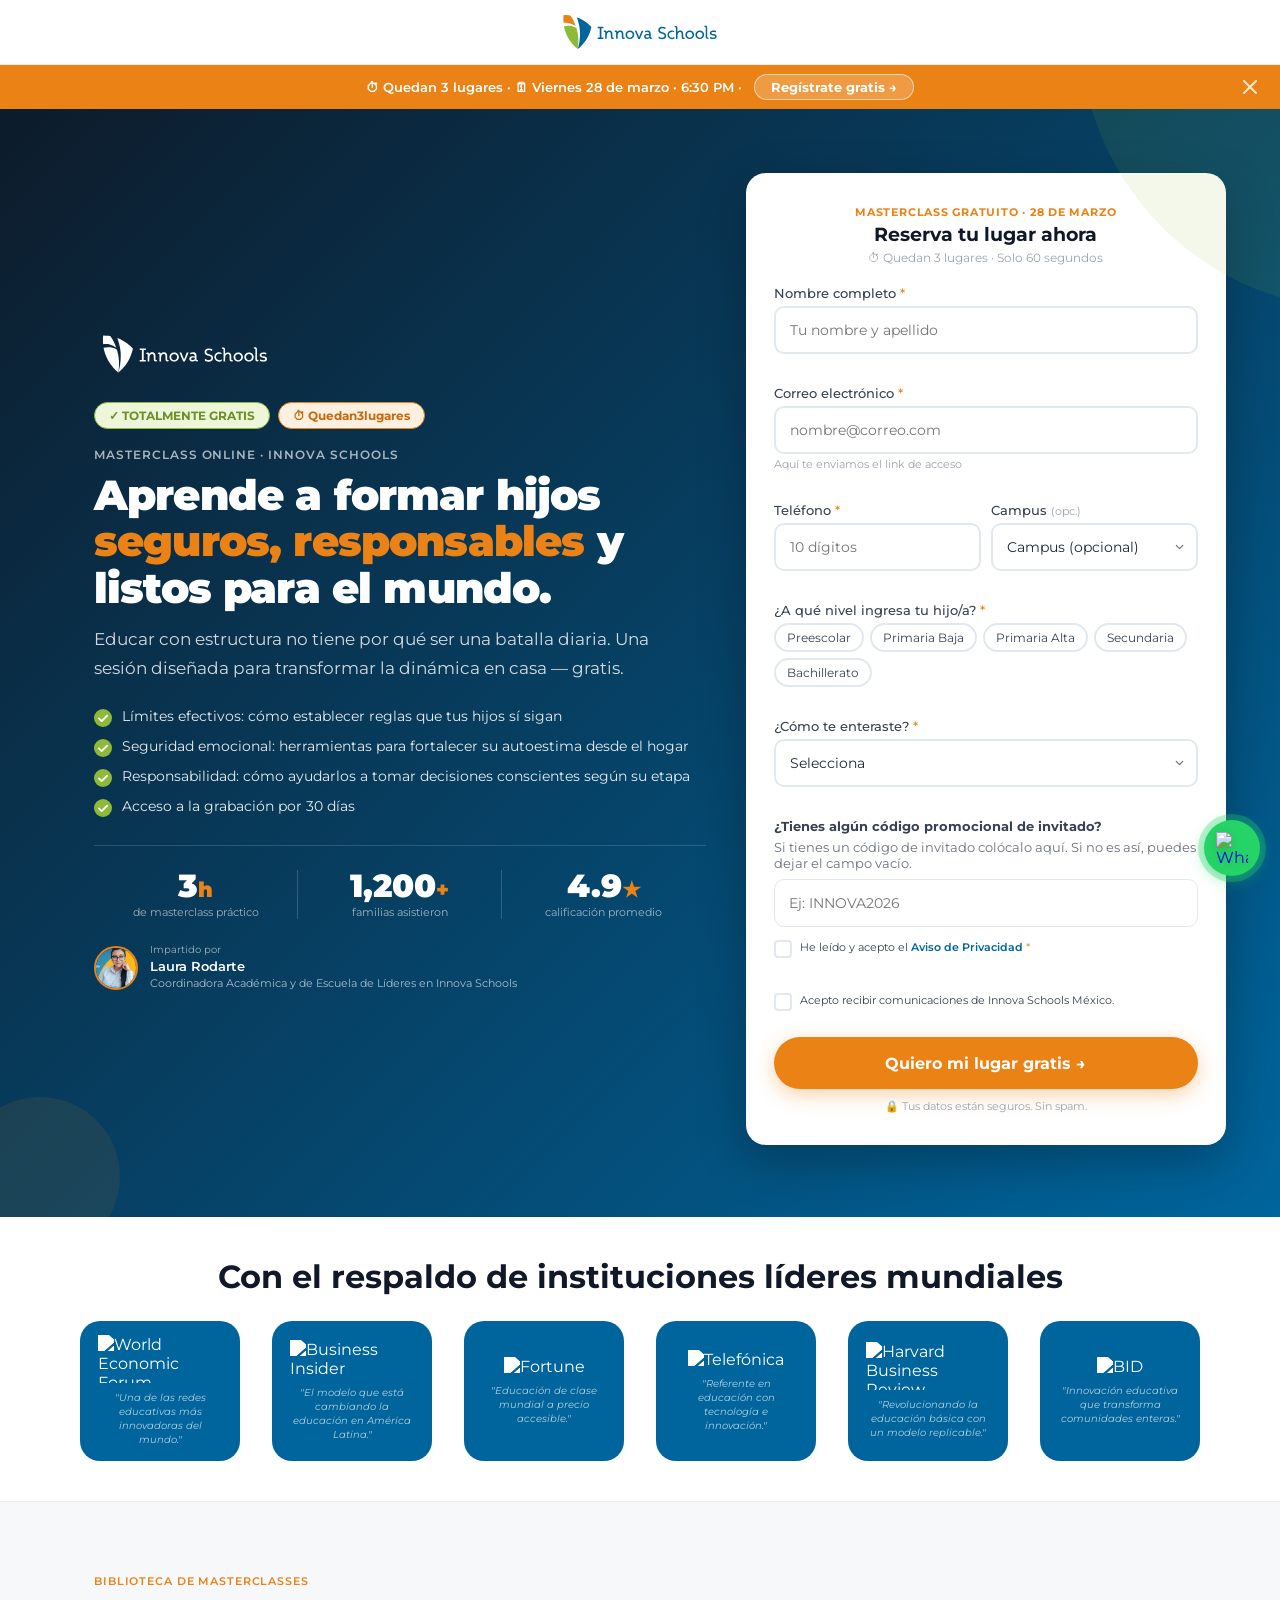
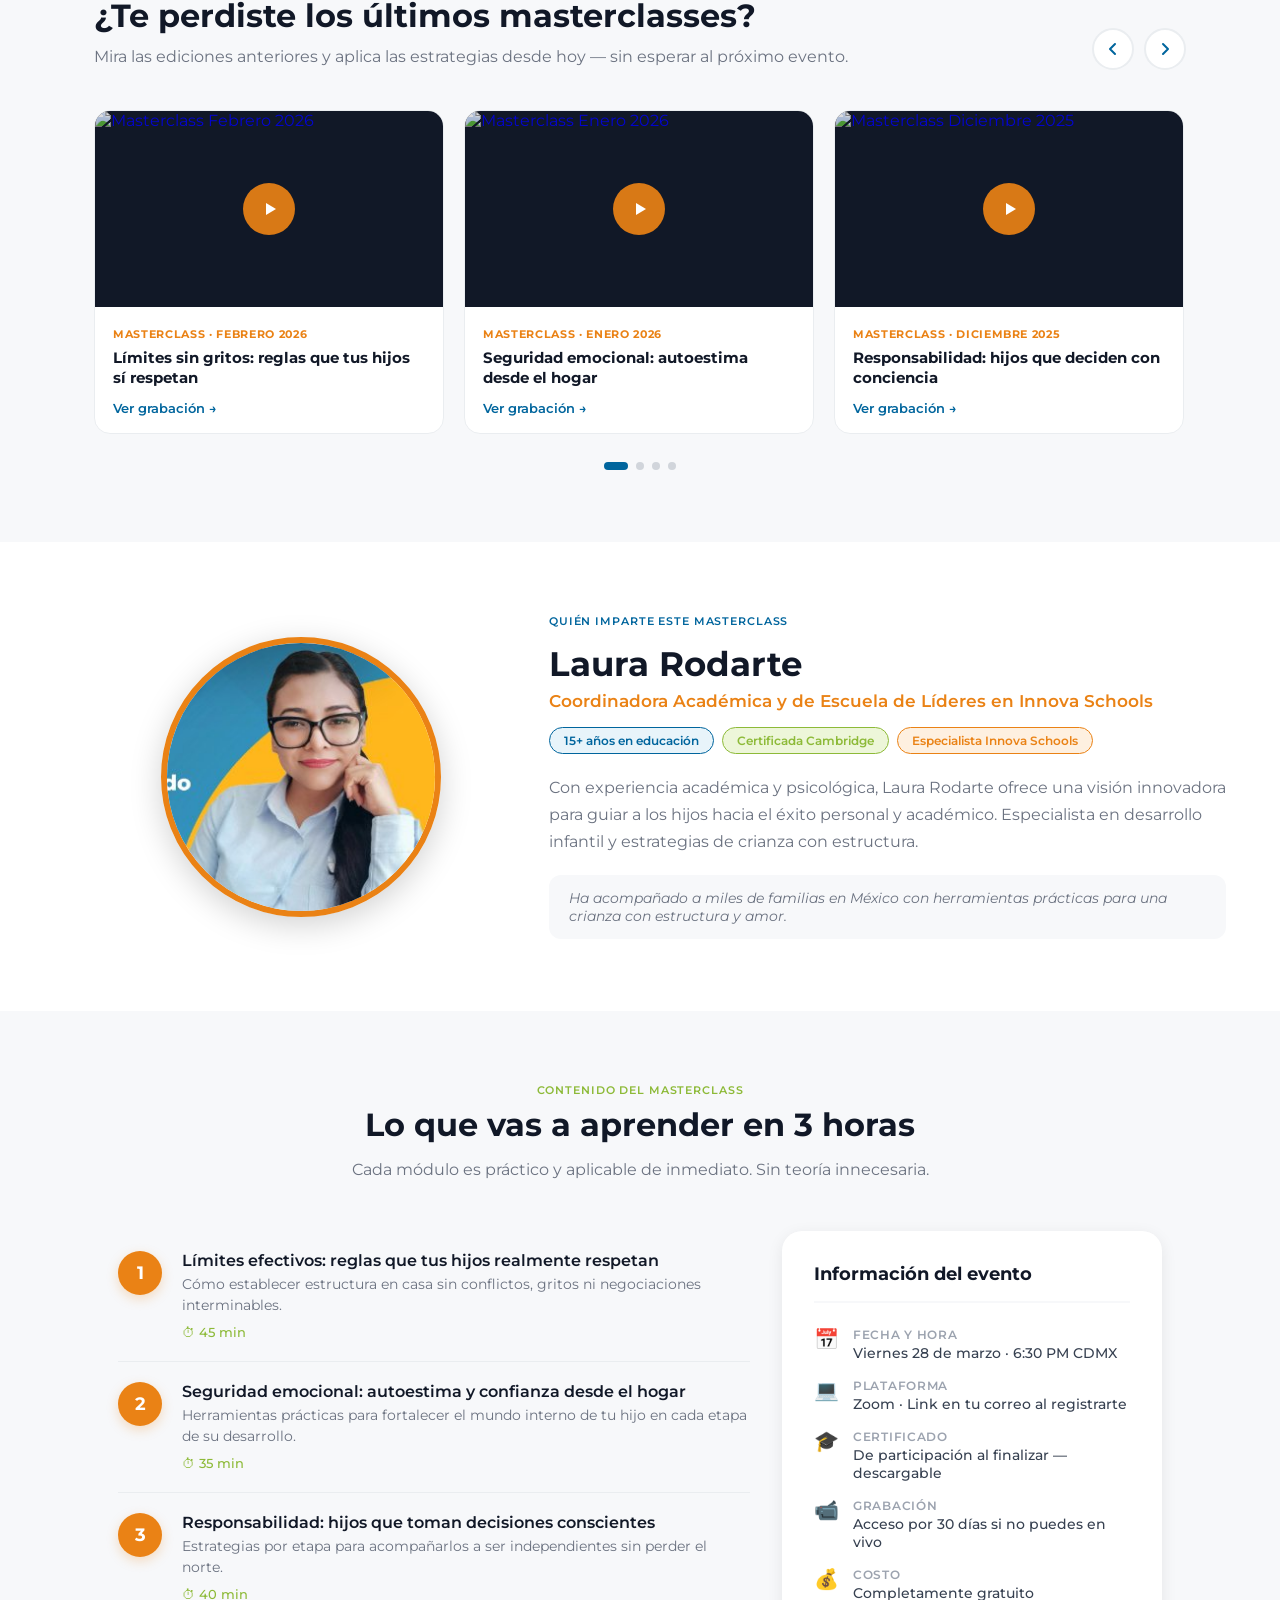
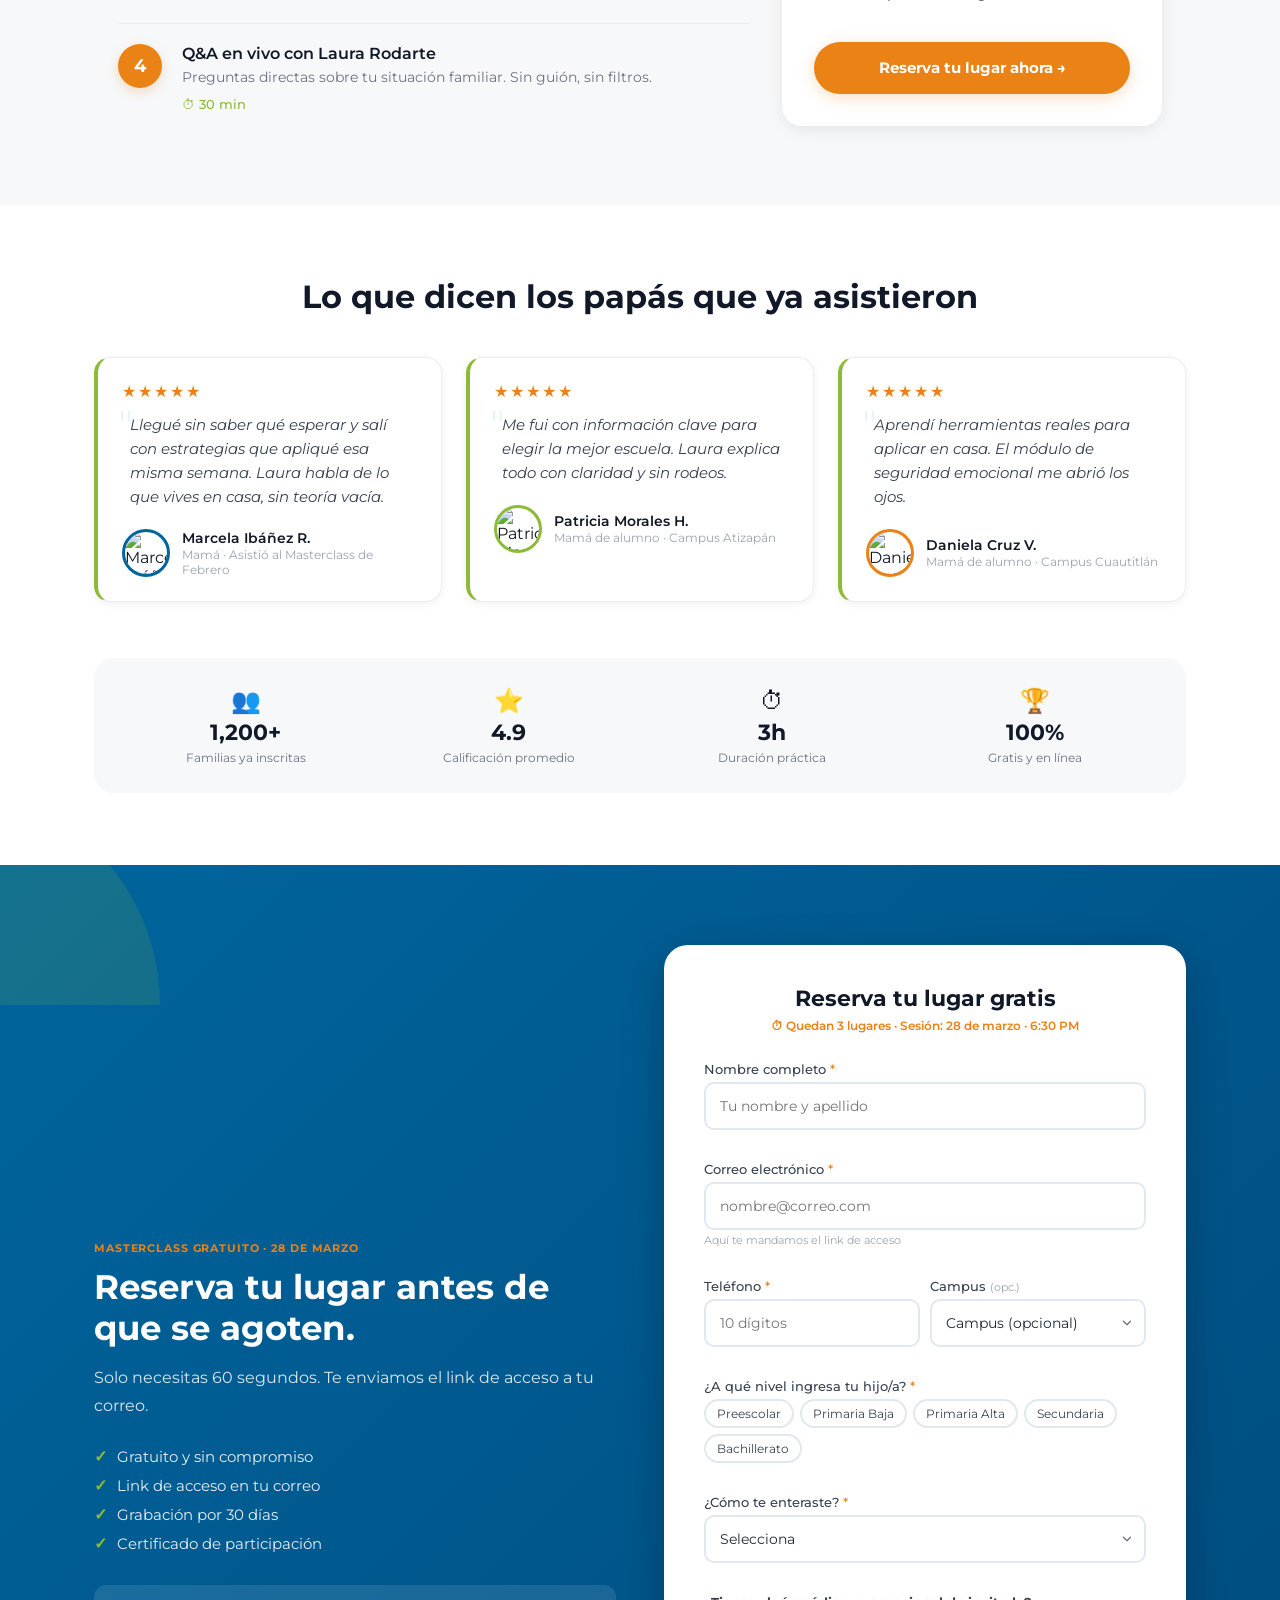
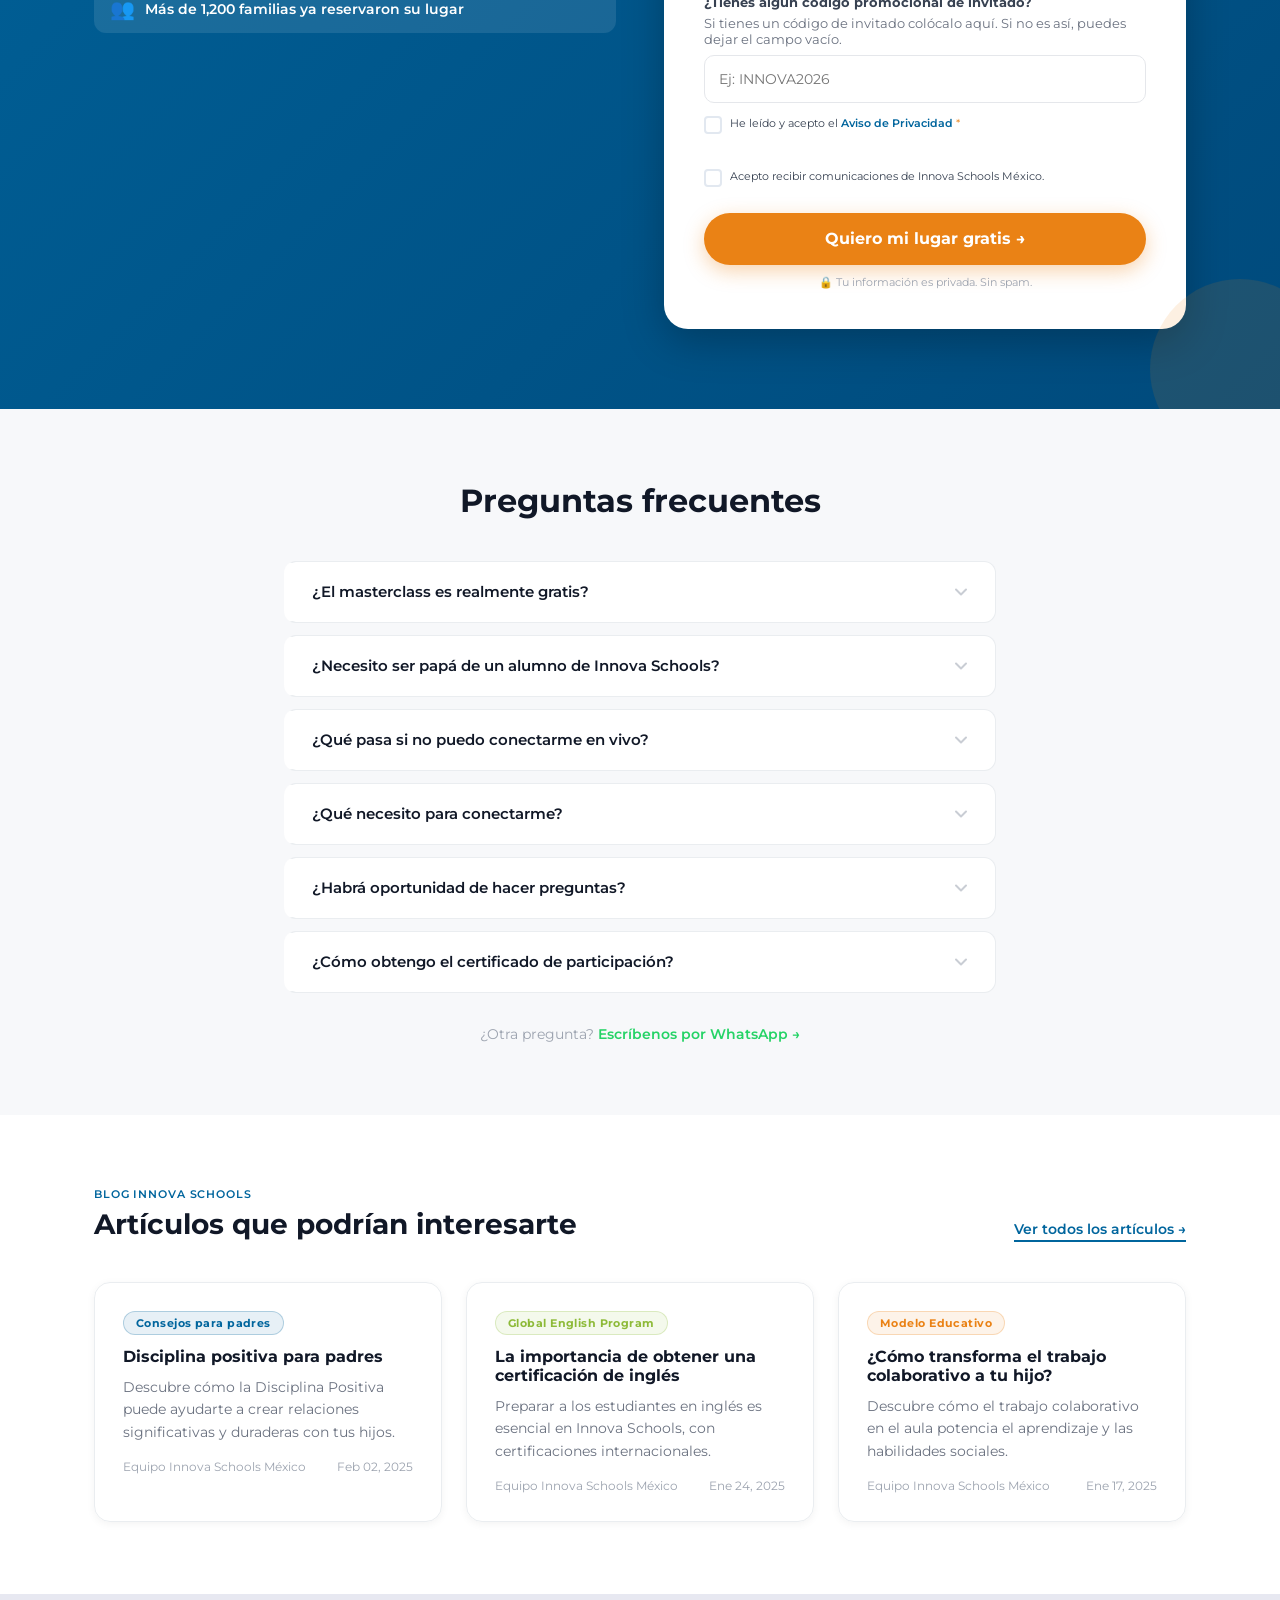
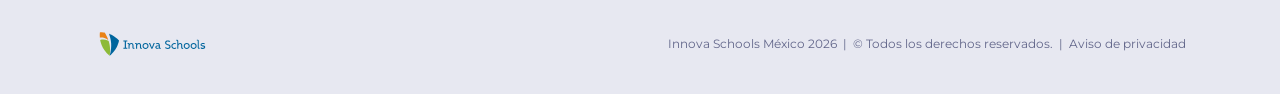
==== commit d6e0a087: "sdsad" ====
--- a/index.html
+++ b/index.html
@@ -284,9 +284,9 @@
   <div class="container">
     <h2 class="section-title" style="margin-bottom:40px">Lo que dicen los papás que ya asistieron</h2>
     <div class="test-grid">
-      <div class="test-card"><div class="stars">★★★★★</div><p class="test-quote"><span class="quote-mark">"</span><span style="position:relative;z-index:1">Llegué sin saber qué esperar y salí con estrategias que apliqué esa misma semana. Laura habla de lo que vives en casa, sin teoría vacía.</span></p><div class="test-author"><div class="avatar" style="background:#00659D;border-color:#00659D">MI</div><div><div style="font-size:14px;font-weight:600;color:#111827">Marcela Ibáñez R.</div><div style="font-size:12px;color:#9CA3AF">Mamá · Asistió al Masterclass de Febrero</div></div></div></div>
-      <div class="test-card"><div class="stars">★★★★★</div><p class="test-quote"><span class="quote-mark">"</span><span style="position:relative;z-index:1">Me fui con información clave para elegir la mejor escuela. Laura explica todo con claridad y sin rodeos.</span></p><div class="test-author"><div class="avatar" style="background:#8DBA38;border-color:#8DBA38">PM</div><div><div style="font-size:14px;font-weight:600;color:#111827">Patricia Morales H.</div><div style="font-size:12px;color:#9CA3AF">Mamá de alumno · Campus Atizapán</div></div></div></div>
-      <div class="test-card"><div class="stars">★★★★★</div><p class="test-quote"><span class="quote-mark">"</span><span style="position:relative;z-index:1">Aprendí herramientas reales para aplicar en casa. El módulo de seguridad emocional me abrió los ojos.</span></p><div class="test-author"><div class="avatar" style="background:#EA8215;border-color:#EA8215">DC</div><div><div style="font-size:14px;font-weight:600;color:#111827">Daniela Cruz V.</div><div style="font-size:12px;color:#9CA3AF">Mamá de alumno · Campus Cuautitlán</div></div></div></div>
+      <div class="test-card"><div class="stars">★★★★★</div><p class="test-quote"><span class="quote-mark">"</span><span style="position:relative;z-index:1">Llegué sin saber qué esperar y salí con estrategias que apliqué esa misma semana. Laura habla de lo que vives en casa, sin teoría vacía.</span></p><div class="test-author"><img src="https://i.pravatar.cc/80?img=5" alt="Marcela Ibáñez" style="width:48px;height:48px;border-radius:50%;object-fit:cover;border:3px solid #00659D;flex-shrink:0"/><div><div style="font-size:14px;font-weight:600;color:#111827">Marcela Ibáñez R.</div><div style="font-size:12px;color:#9CA3AF">Mamá · Asistió al Masterclass de Febrero</div></div></div></div>
+      <div class="test-card"><div class="stars">★★★★★</div><p class="test-quote"><span class="quote-mark">"</span><span style="position:relative;z-index:1">Me fui con información clave para elegir la mejor escuela. Laura explica todo con claridad y sin rodeos.</span></p><div class="test-author"><img src="https://i.pravatar.cc/80?img=12" alt="Patricia Morales" style="width:48px;height:48px;border-radius:50%;object-fit:cover;border:3px solid #8DBA38;flex-shrink:0"/><div><div style="font-size:14px;font-weight:600;color:#111827">Patricia Morales H.</div><div style="font-size:12px;color:#9CA3AF">Mamá de alumno · Campus Atizapán</div></div></div></div>
+      <div class="test-card"><div class="stars">★★★★★</div><p class="test-quote"><span class="quote-mark">"</span><span style="position:relative;z-index:1">Aprendí herramientas reales para aplicar en casa. El módulo de seguridad emocional me abrió los ojos.</span></p><div class="test-author"><img src="https://i.pravatar.cc/80?img=25" alt="Daniela Cruz" style="width:48px;height:48px;border-radius:50%;object-fit:cover;border:3px solid #EA8215;flex-shrink:0"/><div><div style="font-size:14px;font-weight:600;color:#111827">Daniela Cruz V.</div><div style="font-size:12px;color:#9CA3AF">Mamá de alumno · Campus Cuautitlán</div></div></div></div>
     </div>
     <div class="trust-row">
       <div class="trust-item"><span style="font-size:24px">👥</span><div style="font-size:22px;font-weight:700;color:#111827">1,200+</div><div style="font-size:12px;color:#6B7280">Familias ya inscritas</div></div>
--- a/assets/css/styles.css
+++ b/assets/css/styles.css
@@ -101,10 +101,10 @@
 /* ── RECOGNITION ── */
 .recognition { background: #fff; padding: 40px 24px; border-bottom: 1px solid #EAEDF0; }
 .recognition-inner { max-width: 1140px; margin: 0 auto; }
-.logos { display: flex; justify-content: center; align-items: center; flex-wrap: wrap; gap: 12px 32px; margin-top: 24px; }
+.logos { display: flex; justify-content: center; align-items: stretch; flex-wrap: wrap; gap: 12px 32px; margin-top: 24px; }
 .logo-pill { padding: 8px 16px; border: 1px solid #EAEDF0; border-radius: 8px; color: #9CA3AF; font-size: 13px; font-weight: 700; letter-spacing: .04em; text-transform: uppercase; filter: grayscale(40%) opacity(.7); transition: filter 250ms; }
 .logo-pill:hover { filter: grayscale(0%) opacity(1); }
-.logo-card { background: #00659D; border-radius: 20px; padding: 14px 18px; display: flex; flex-direction: column; align-items: center; justify-content: center; width: 160px; flex-shrink: 0; transition: transform 150ms, box-shadow 150ms; }
+.logo-card { background: #00659D; border-radius: 20px; padding: 14px 18px; display: flex; flex-direction: column; align-items: center; justify-content: center; width: 160px; min-height: 110px; flex-shrink: 0; transition: transform 150ms, box-shadow 150ms; }
 .logo-card:hover { transform: translateY(-3px); box-shadow: 0 8px 24px rgba(0,101,157,.35); }
 .logo-card img { max-width: 100%; max-height: 48px; width: auto; height: auto; object-fit: contain; filter: brightness(0) invert(1); }
 .logo-quote { font-size: 10px; color: rgba(255,255,255,.7); text-align: center; line-height: 1.4; margin: 8px 0 0; font-style: italic; }
